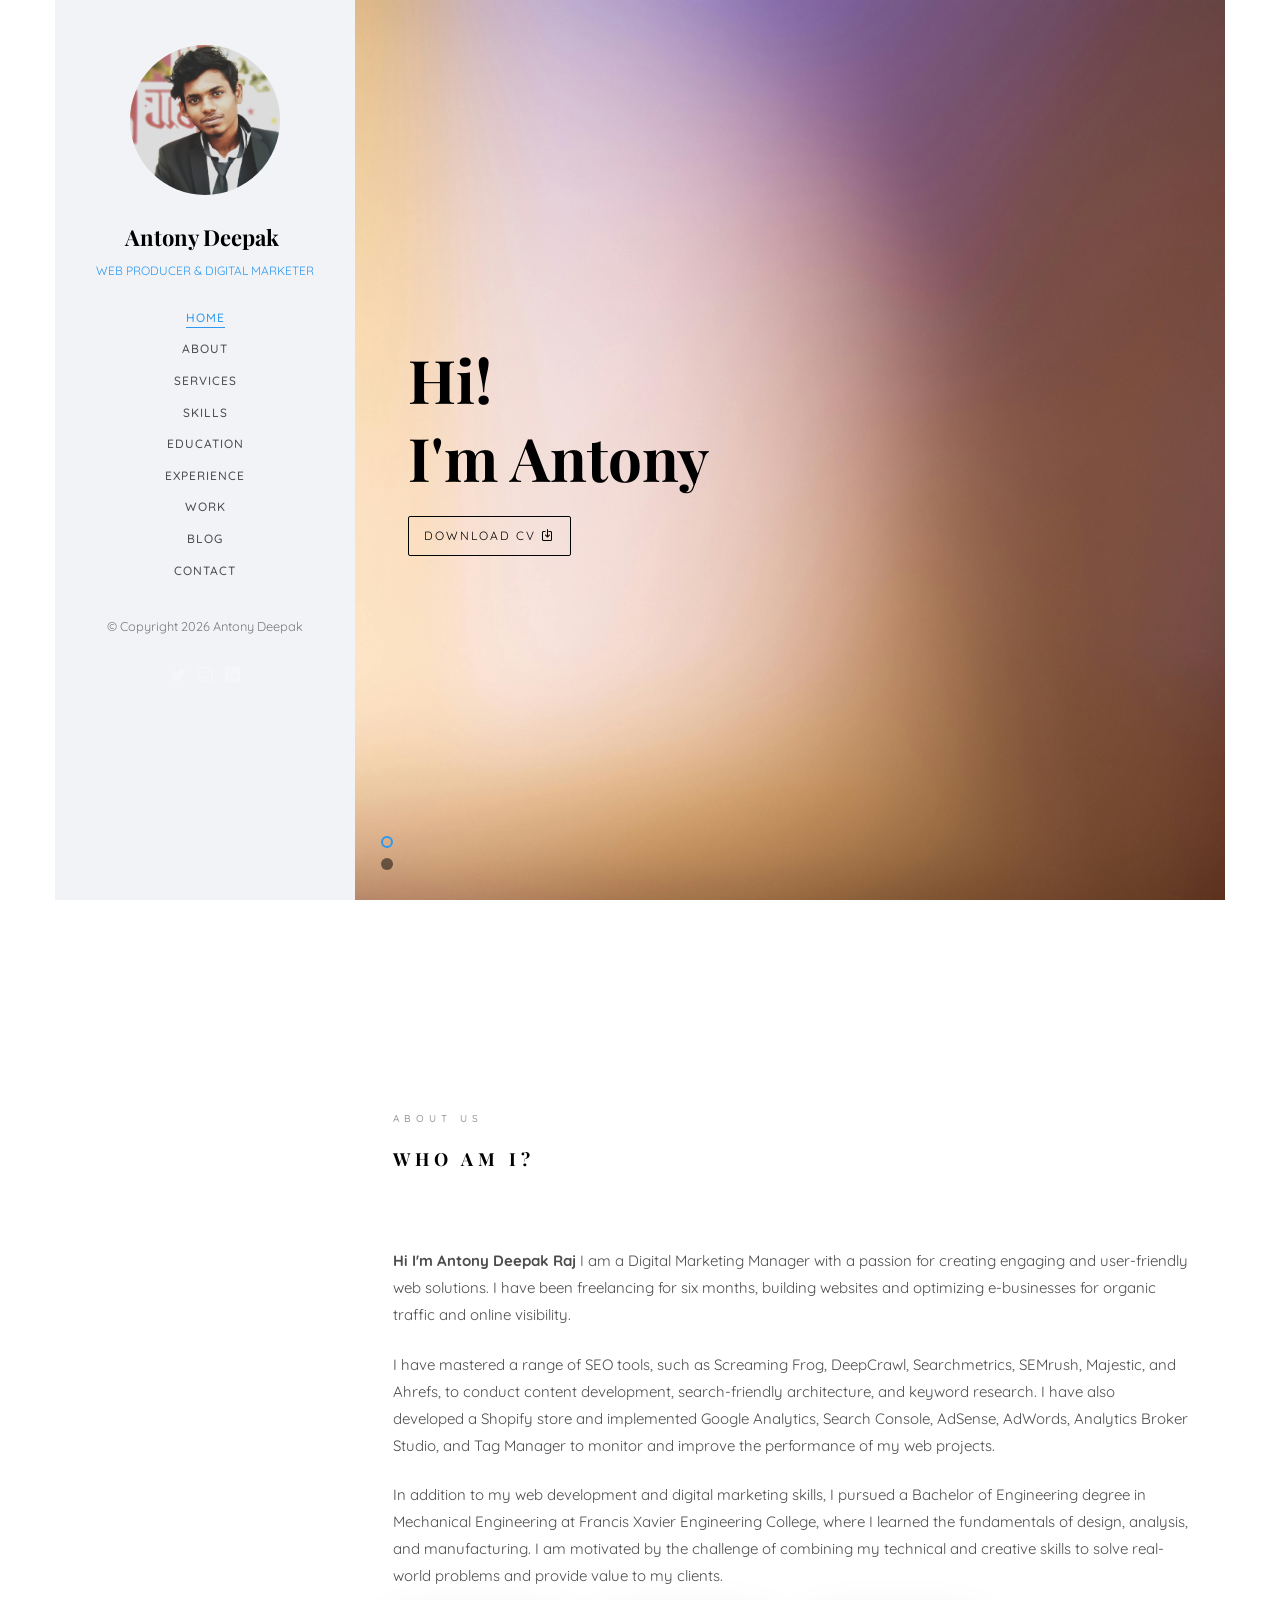
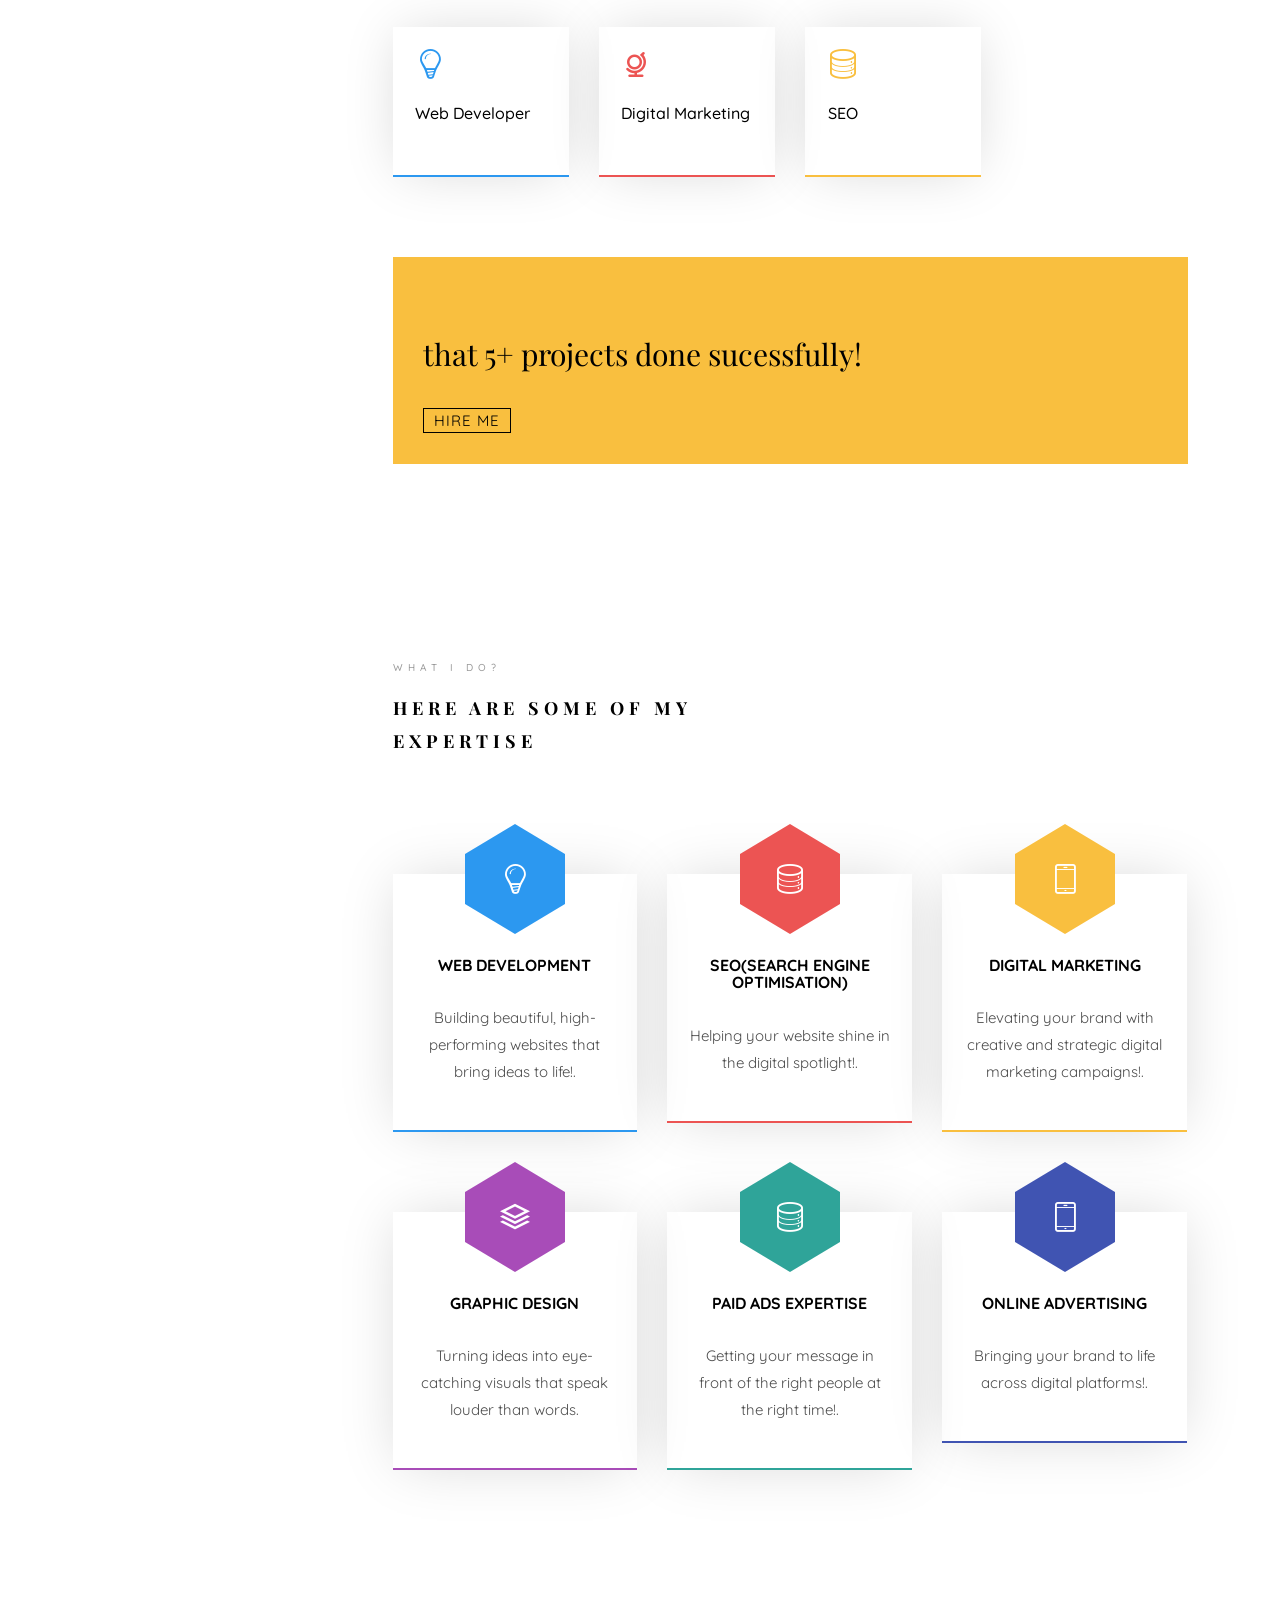
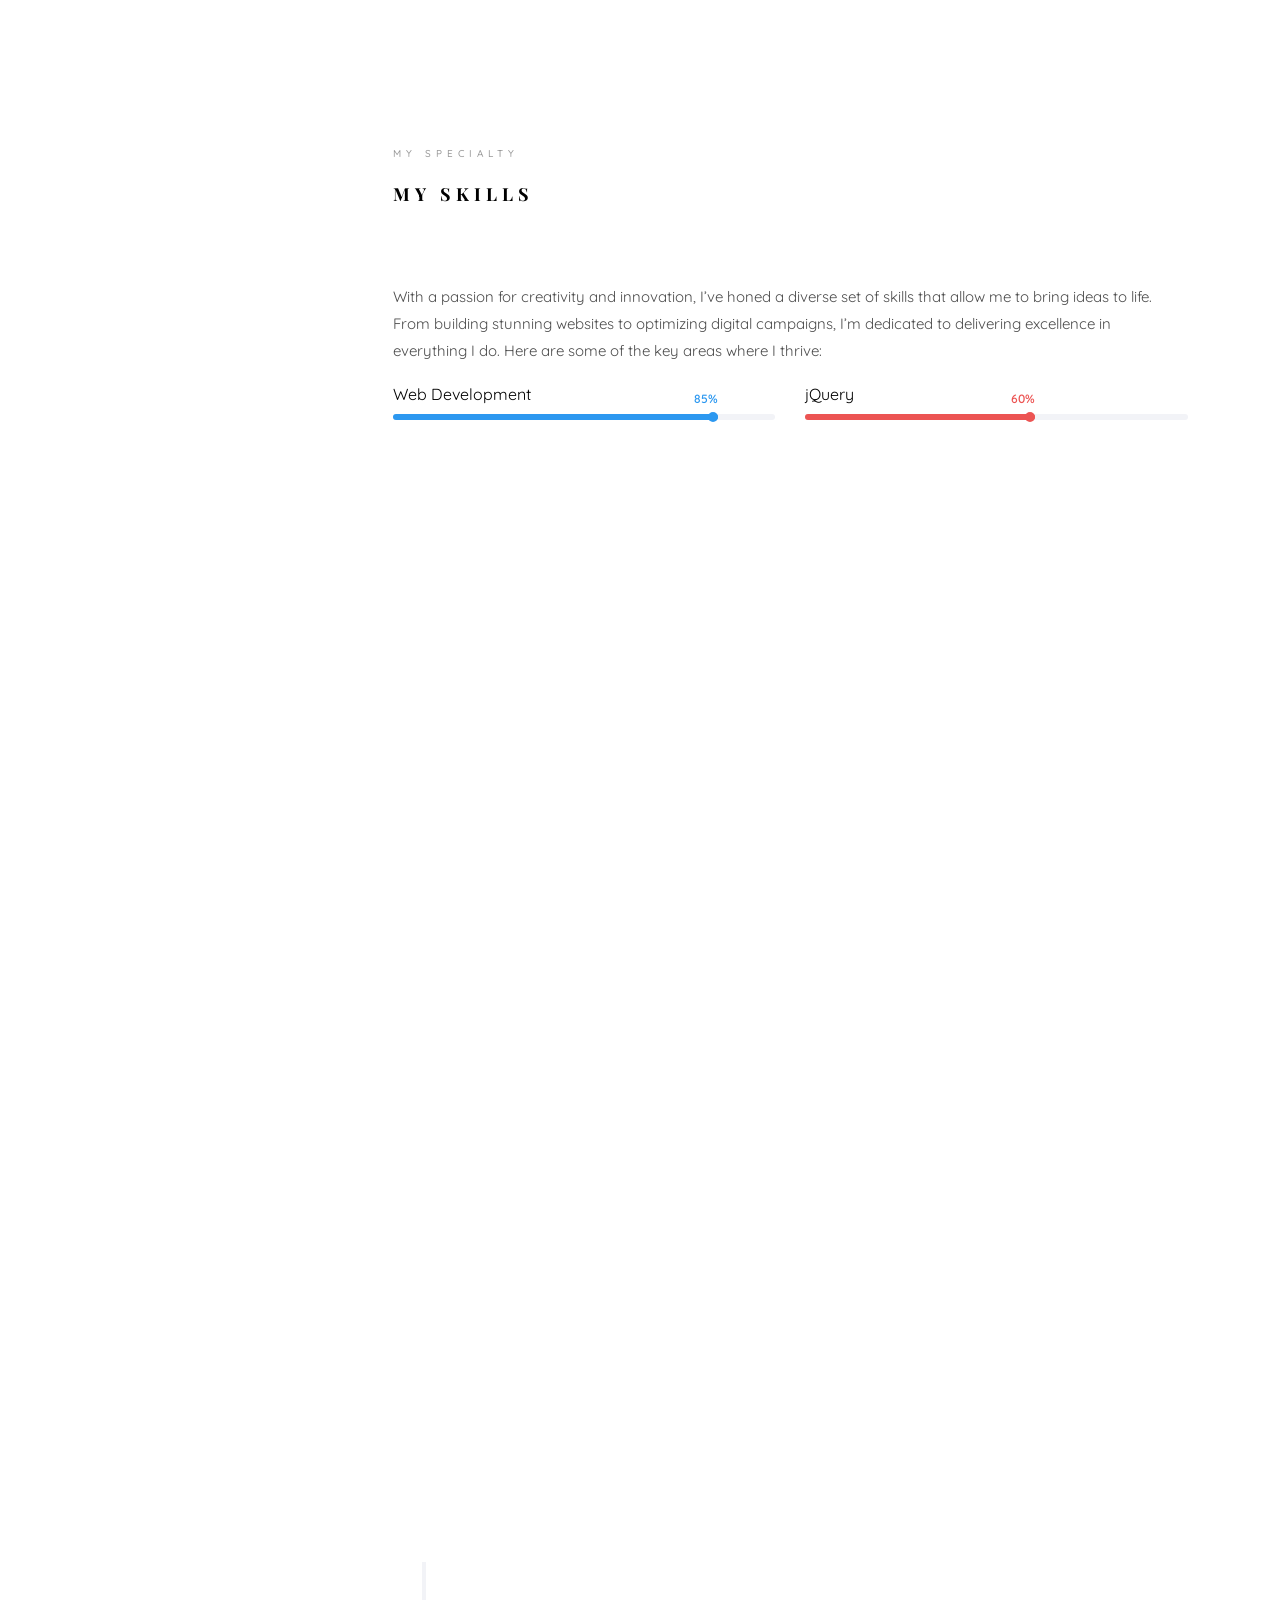
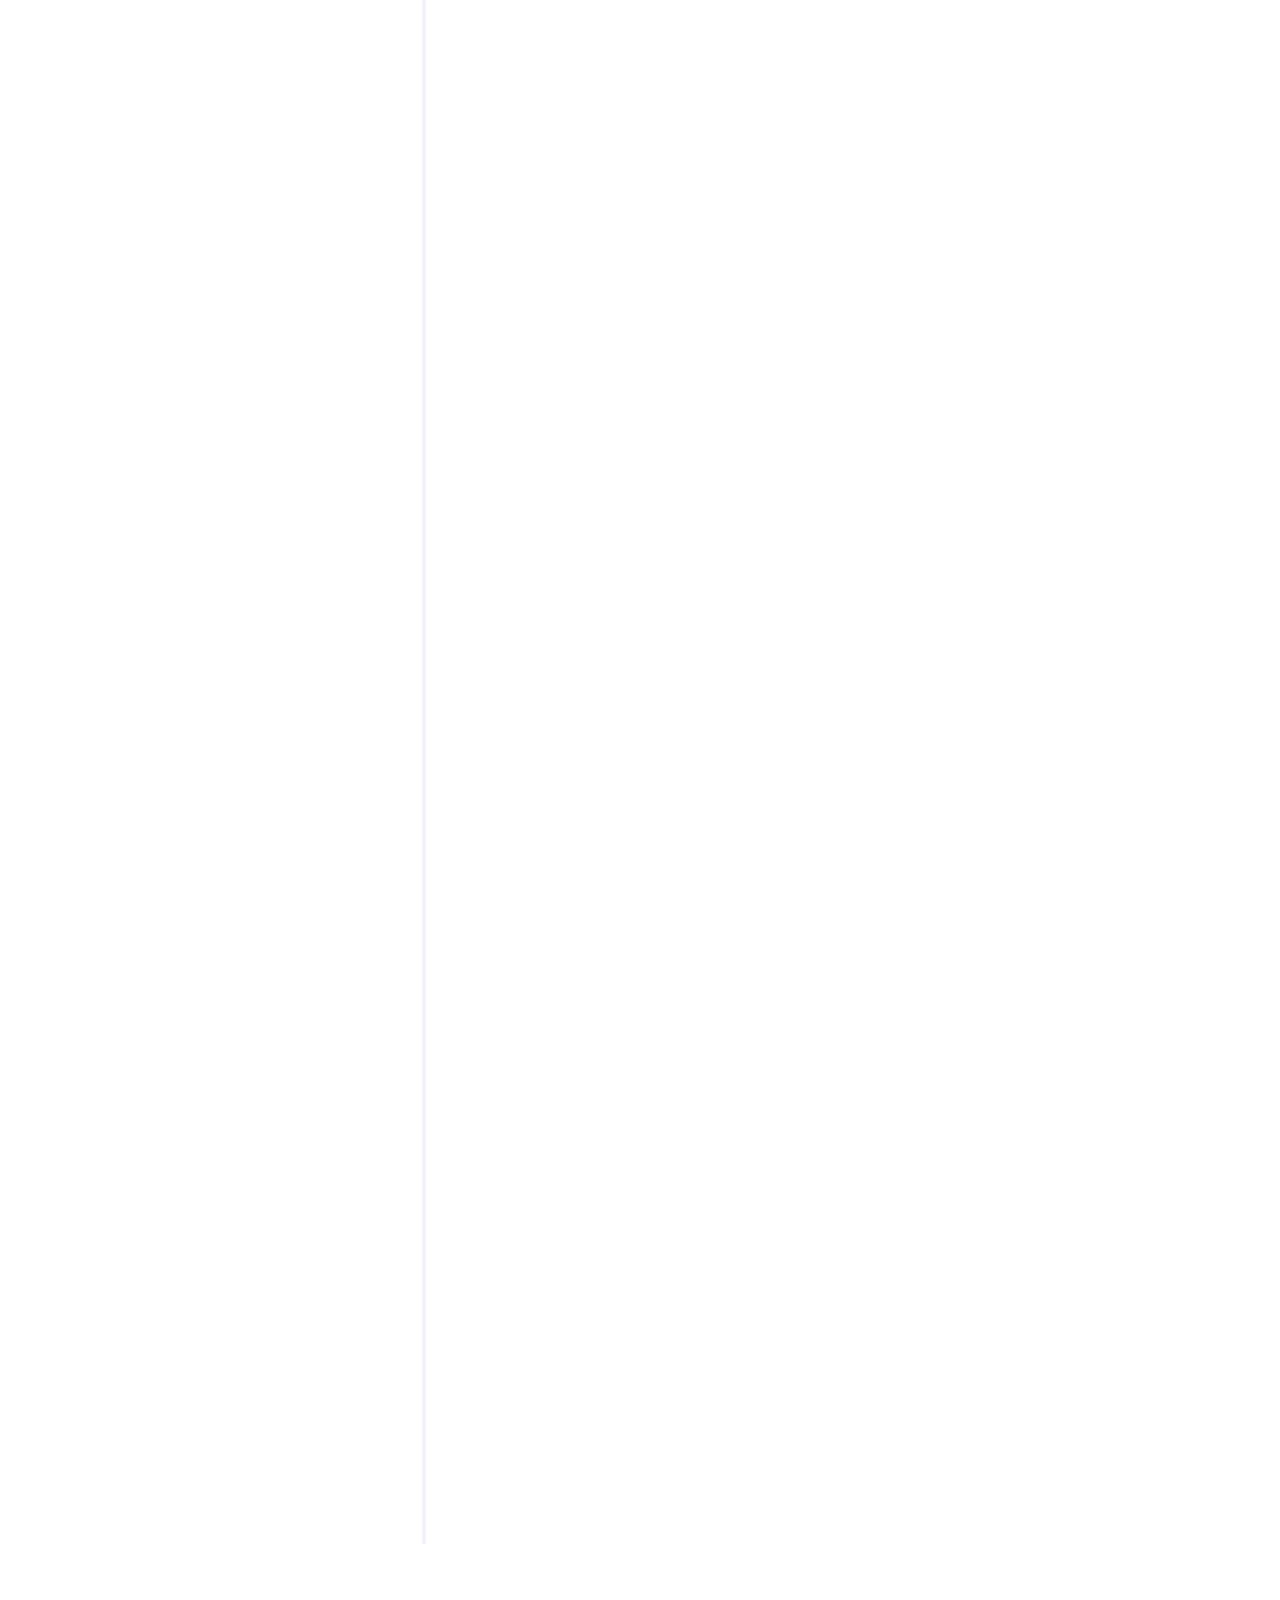
==== index.html @ 260e6d25 "Initial commit - Portfolio upload" ====
<!DOCTYPE HTML>
<html>

<head>
	<meta charset="utf-8">
	<meta http-equiv="X-UA-Compatible" content="IE=edge">
	<title>Antony Deepak</title>
	<meta name="viewport" content="width=device-width, initial-scale=1">
	<meta name="description" content="" />
	<meta name="keywords" content="" />
	<meta name="author" content="" />

	<!-- Facebook and Twitter integration -->
	<meta property="og:title" content="" />
	<meta property="og:image" content="" />
	<meta property="og:url" content="" />
	<meta property="og:site_name" content="" />
	<meta property="og:description" content="" />
	<meta name="twitter:title" content="" />
	<meta name="twitter:image" content="" />
	<meta name="twitter:url" content="" />
	<meta name="twitter:card" content="" />

	<!-- Place favicon.ico and apple-touch-icon.png in the root directory -->
	<link rel="shortcut icon" href="favicon.ico">

	<link href="https://fonts.googleapis.com/css?family=Quicksand:300,400,500,700" rel="stylesheet">
	<link href="https://fonts.googleapis.com/css?family=Playfair+Display:400,400i,700" rel="stylesheet">

	<!-- Animate.css -->
	<link rel="stylesheet" href="css/animate.css">
	<!-- Icomoon Icon Fonts-->
	<link rel="stylesheet" href="css/icomoon.css">
	<!-- Bootstrap  -->
	<link rel="stylesheet" href="css/bootstrap.css">
	<!-- Flexslider  -->
	<link rel="stylesheet" href="css/flexslider.css">
	<!-- Flaticons  -->
	<link rel="stylesheet" href="fonts/flaticon/font/flaticon.css">
	<!-- Owl Carousel -->
	<link rel="stylesheet" href="css/owl.carousel.min.css">
	<link rel="stylesheet" href="css/owl.theme.default.min.css">
	<!-- Theme style  -->
	<link rel="stylesheet" href="css/style.css">

	<!-- Modernizr JS -->
	<script src="js/modernizr-2.6.2.min.js"></script>
	<!-- FOR IE9 below -->
	<!--[if lt IE 9]>
	<script src="js/respond.min.js"></script>
	<![endif]-->

</head>

<body>
	<div id="colorlib-page">
		<div class="container-wrap">
			<a href="#" class="js-colorlib-nav-toggle colorlib-nav-toggle" data-toggle="collapse" data-target="#navbar"
				aria-expanded="false" aria-controls="navbar"><i></i></a>
			<aside id="colorlib-aside" role="complementary" class="border js-fullheight">
				<div class="text-center">
					<div class="author-img" style="background-image: url(images/about.jpg);"></div>
					<h1 id="colorlib-logo"><a href="index.html">Antony Deepak</a></h1>
					<span class="position"><a href="#">Web Producer & Digital Marketer</a></span>
				</div>
				<nav id="colorlib-main-menu" role="navigation" class="navbar">
					<div id="navbar" class="collapse">
						<ul>
							<li class="active"><a href="#" data-nav-section="home">Home</a></li>
							<li><a href="#" data-nav-section="about">About</a></li>
							<li><a href="#" data-nav-section="services">Services</a></li>
							<li><a href="#" data-nav-section="skills">Skills</a></li>
							<li><a href="#" data-nav-section="education">Education</a></li>
							<li><a href="#" data-nav-section="experience">Experience</a></li>
							<li><a href="#" data-nav-section="work">Work</a></li>
							<li><a href="#" data-nav-section="blog">Blog</a></li>
							<li><a href="#" data-nav-section="contact">Contact</a></li>
						</ul>
					</div>
				</nav>

				<div class="colorlib-footer">
					<p><small>&copy;
							<!-- Link back to Colorlib can't be removed. Template is licensed under CC BY 3.0. -->
							Copyright
							<script>document.write(new Date().getFullYear());</script> <i class=""
								aria-hidden="true"></i> Antony Deepak <a href="" target="_blank"></a>
							<!-- Link back to Colorlib can't be removed. Template is licensed under CC BY 3.0. -->
							</span>
						</small></p>
					<ul>
						<li><a href="#"><i class="icon-twitter2"></i></a></li>
						<li><a href="#"><i class="icon-instagram"></i></a></li>
						<li><a href="#"><i class="icon-linkedin2"></i></a></li>
					</ul>
				</div>

			</aside>

			<div id="colorlib-main">
				<section id="colorlib-hero" class="js-fullheight" data-section="home">
					<div class="flexslider js-fullheight">
						<ul class="slides">
							<li style="background-image: url(images/img_bg_1.jpg);">
								<div class="overlay"></div>
								<div class="container-fluid">
									<div class="row">
										<div
											class="col-md-6 col-md-offset-3 col-md-pull-3 col-sm-12 col-xs-12 js-fullheight slider-text">
											<div class="slider-text-inner js-fullheight">
												<div class="desc">
													<h1>Hi! <br>I'm Antony</h1>
													<p>
														<a href="C:\Users\Acer\Downloads\Webdevelopment_cv.pdf" download
															class="btn btn-primary btn-learn">
															Download CV <i class="icon-download4"></i>
														</a>
													</p>
												</div>
											</div>

										</div>
									</div>
								</div>
							</li>
							<li style="background-image: url(images/img_bg_2.jpg);">
								<div class="overlay"></div>
								<div class="container-fluid">
									<div class="row">
										<div
											class="col-md-6 col-md-offset-3 col-md-pull-3 col-sm-12 col-xs-12 js-fullheight slider-text">
											<div class="slider-text-inner">
												<div class="desc">
													<h1 style="color: rgb(204, 252, 252);">I am <br>a Web Designer</h1>
												</div>
											</div>
										</div>
									</div>
								</div>
							</li>
						</ul>
					</div>
				</section>

				<section class="colorlib-about" data-section="about">
					<div class="colorlib-narrow-content">
						<div class="row">
							<div class="col-md-12">
								<div class="row row-bottom-padded-sm animate-box" data-animate-effect="fadeInLeft">
									<div class="col-md-12">
										<div class="about-desc">
											<span class="heading-meta">About Us</span>
											<h2 class="colorlib-heading">Who Am I?</h2>
											<p><strong>Hi I'm Antony Deepak Raj</strong> I am a Digital Marketing
												Manager with a passion
												for creating engaging and user-friendly web solutions. I have been
												freelancing for six months,
												building websites and optimizing e-businesses for organic traffic and
												online visibility. </p>
											<p>I have mastered a range of SEO tools, such as Screaming Frog, DeepCrawl,
												Searchmetrics,
												SEMrush, Majestic, and Ahrefs, to conduct content
												development, search-friendly architecture, and keyword research.
												I have also developed a Shopify store and implemented Google Analytics,
												Search Console, AdSense, AdWords, Analytics Broker Studio, and Tag
												Manager to monitor
												and improve the performance of my web projects.
											</p>
											<p>
												In addition to my web development and digital marketing skills, I
												pursued a Bachelor of Engineering degree in Mechanical Engineering at
												Francis Xavier Engineering College, where I learned the fundamentals
												of design, analysis, and manufacturing. I am motivated by the challenge
												of combining my technical and creative skills to solve real-world
												problems and provide value to my clients.
											</p>
										</div>
									</div>
								</div>
								<div class="row">
									<div class="col-md-3 animate-box" data-animate-effect="fadeInLeft">
										<div class="services color-1">
											<span class="icon2"><i class="icon-bulb"></i></span>
											<h3>Web Developer</h3>
										</div>
									</div>
									<div class="col-md-3 animate-box" data-animate-effect="fadeInRight">
										<div class="services color-2">
											<span class="icon2"><i class="icon-globe-outline"></i></span>
											<h3>Digital Marketing</h3>
										</div>
									</div>
									<div class="col-md-3 animate-box" data-animate-effect="fadeInTop">
										<div class="services color-3">
											<span class="icon2"><i class="icon-data"></i></span>
											<h3>SEO</h3>
										</div>
									</div>
									<div class="col-md-3 animate-box" data-animate-effect="fadeInBottom">

									</div>
								</div>
								<div class="row">
									<div class="col-md-12 animate-box" data-animate-effect="fadeInLeft">
										<div class="hire">
											<h2> <br>that 5+ projects done sucessfully!</h2>
											<a href="www.linkedin.com/in/antony-deepak-raj" class="btn-hire">Hire me</a>
										</div>
									</div>
								</div>
							</div>
						</div>
					</div>
				</section>



				<section class="colorlib-services" data-section="services">
					<div class="colorlib-narrow-content">
						<div class="row">
							<div class="col-md-6 col-md-offset-3 col-md-pull-3 animate-box"
								data-animate-effect="fadeInLeft">
								<span class="heading-meta">What I do?</span>
								<h2 class="colorlib-heading">Here are some of my expertise</h2>
							</div>
						</div>
						<div class="row row-pt-md">
							<div class="col-md-4 text-center animate-box">
								<div class="services color-1">
									<span class="icon">
										<i class="icon-bulb"></i>
									</span>
									<div class="desc">
										<h3>Web Development</h3>
										<p>Building beautiful, high-performing websites that bring ideas to life!.</p>
									</div>
								</div>
							</div>
							<div class="col-md-4 text-center animate-box">
								<div class="services color-2">
									<span class="icon">
										<i class="icon-data"></i>
									</span>
									<div class="desc">
										<h3>SEO(Search Engine optimisation)</h3>
										<p> Helping your website shine in the digital spotlight!. </p>
									</div>
								</div>
							</div>
							<div class="col-md-4 text-center animate-box">
								<div class="services color-3">
									<span class="icon">
										<i class="icon-phone3"></i>
									</span>
									<div class="desc">
										<h3>Digital Marketing</h3>
										<p> Elevating your brand with creative and strategic digital marketing
											campaigns!.</p>
									</div>
								</div>
							</div>
							<div class="col-md-4 text-center animate-box">
								<div class="services color-4">
									<span class="icon">
										<i class="icon-layers2"></i>
									</span>
									<div class="desc">
										<h3>Graphic Design</h3>
										<p>Turning ideas into eye-catching visuals that speak louder than words. </p>
									</div>
								</div>
							</div>
							<div class="col-md-4 text-center animate-box">
								<div class="services color-5">
									<span class="icon">
										<i class="icon-data"></i>
									</span>
									<div class="desc">
										<h3>Paid Ads Expertise</h3>
										<p>Getting your message in front of the right people at the right time!.</p>
									</div>
								</div>
							</div>
							<div class="col-md-4 text-center animate-box">
								<div class="services color-6">
									<span class="icon">
										<i class="icon-phone3"></i>
									</span>
									<div class="desc">
										<h3>Online Advertising</h3>
										<p>Bringing your brand to life across digital platforms!.</p>
									</div>
								</div>
							</div>
						</div>
					</div>
				</section>



				<section class="colorlib-skills" data-section="skills">
					<div class="colorlib-narrow-content">
						<div class="row">
							<div class="col-md-6 col-md-offset-3 col-md-pull-3 animate-box"
								data-animate-effect="fadeInLeft">
								<span class="heading-meta">My Specialty</span>
								<h2 class="colorlib-heading animate-box">My Skills</h2>
							</div>
						</div>
						<div class="row">
							<div class="col-md-12 animate-box" data-animate-effect="fadeInLeft">
								<p>With a passion for creativity and innovation, I’ve honed a diverse set of skills that
									allow me to bring ideas to life. From building stunning websites to optimizing
									digital campaigns, I’m dedicated to delivering excellence in everything I do. Here
									are some of the key areas where I thrive:</p>
							</div>
							<div class="col-md-6 animate-box" data-animate-effect="fadeInLeft">
								<div class="progress-wrap">
									<h3>Web Development</h3>
									<div class="progress">
										<div class="progress-bar color-1" role="progressbar" aria-valuenow="85"
											aria-valuemin="0" aria-valuemax="100" style="width:85%">
											<span>85%</span>
										</div>
									</div>
								</div>
							</div>
							<div class="col-md-6 animate-box" data-animate-effect="fadeInRight">
								<div class="progress-wrap">
									<h3>jQuery</h3>
									<div class="progress">
										<div class="progress-bar color-2" role="progressbar" aria-valuenow="60"
											aria-valuemin="0" aria-valuemax="100" style="width:60%">
											<span>60%</span>
										</div>
									</div>
								</div>
							</div>
							<div class="col-md-6 animate-box" data-animate-effect="fadeInLeft">
								<div class="progress-wrap">
									<h3>HTML5</h3>
									<div class="progress">
										<div class="progress-bar color-3" role="progressbar" aria-valuenow="85"
											aria-valuemin="0" aria-valuemax="100" style="width:85%">
											<span>85%</span>
										</div>
									</div>
								</div>
							</div>
							<div class="col-md-6 animate-box" data-animate-effect="fadeInRight">
								<div class="progress-wrap">
									<h3>CSS3</h3>
									<div class="progress">
										<div class="progress-bar color-4" role="progressbar" aria-valuenow="90"
											aria-valuemin="0" aria-valuemax="100" style="width:90%">
											<span>90%</span>
										</div>
									</div>
								</div>
							</div>
							<div class="col-md-6 animate-box" data-animate-effect="fadeInLeft">
								<div class="progress-wrap">
									<h3>PPC(Pay-per-click)</h3>
									<div class="progress">
										<div class="progress-bar color-5" role="progressbar" aria-valuenow="80"
											aria-valuemin="0" aria-valuemax="100" style="width:80%">
											<span>80%</span>
										</div>
									</div>
								</div>
							</div>
							<div class="col-md-6 animate-box" data-animate-effect="fadeInRight">
								<div class="progress-wrap">
									<h3>SEO</h3>
									<div class="progress">
										<div class="progress-bar color-6" role="progressbar" aria-valuenow="80"
											aria-valuemin="0" aria-valuemax="100" style="width:80%">
											<span>80%</span>
										</div>
									</div>
								</div>
							</div>
							<div class="col-md-6 animate-box" data-animate-effect="fadeInRight">
								<div class="progress-wrap">
									<h3>Digital Marketing</h3>
									<div class="progress">
										<div class="progress-bar color-6" role="progressbar" aria-valuenow="70"
											aria-valuemin="0" aria-valuemax="100" style="width:70%">
											<span>70%</span>
										</div>
									</div>
								</div>
							</div>
						</div>
					</div>
				</section>

				<section class="colorlib-education" data-section="education">
					<div class="colorlib-narrow-content">
						<div class="row">
							<div class="col-md-6 col-md-offset-3 col-md-pull-3 animate-box"
								data-animate-effect="fadeInLeft">
								<span class="heading-meta">Educational Achievements </span>
								<h2 class="colorlib-heading animate-box">Educational Achievements</h2>
							</div>
						</div>
						<div class="row">
							<div class="col-md-12 animate-box" data-animate-effect="fadeInLeft">
								<div class="fancy-collapse-panel">
									<div class="panel-group" id="accordion" role="tablist" aria-multiselectable="true">
										<div class="panel panel-default">
											<div class="panel-heading" role="tab" id="headingOne">
												<h4 class="panel-title">
													<a data-toggle="collapse" data-parent="#accordion"
														href="#collapseOne" aria-expanded="true"
														aria-controls="collapseOne">Bachelor's in Mechanical Engineering
													</a>
												</h4>
											</div>
											<div id="collapseOne" class="panel-collapse collapse in" role="tabpanel"
												aria-labelledby="headingOne">
												<div class="panel-body">
													<div class="row">
														<div class="col-md-6">
															<p><strong>CGPA: 7.68</strong></p>
														</div>

													</div>
												</div>
											</div>
										</div>
										<div class="panel panel-default">
											<div class="panel-heading" role="tab" id="headingFive">
												<h4 class="panel-title">
													<a class="collapsed" data-toggle="collapse" data-parent="#accordion"
														href="#collapseFive" aria-expanded="false"
														aria-controls="collapseFive">High School Secondary Education
													</a>
												</h4>
											</div>
											<div id="collapseFive" class="panel-collapse collapse" role="tabpanel"
												aria-labelledby="headingFive">
												<div class="panel-body">
													<p><strong>CGPA:9.2</strong>
													</p>
												</div>
											</div>
										</div>
									</div>
								</div>
							</div>
						</div>
					</div>
				</section>

				<section class="colorlib-experience" data-section="experience">
					<div class="colorlib-narrow-content">
						<div class="row">
							<div class="col-md-6 col-md-offset-3 col-md-pull-3 animate-box"
								data-animate-effect="fadeInLeft">
								<span class="heading-meta">Experience</span>
								<h2 class="colorlib-heading animate-box">Work Experience</h2>
							</div>
						</div>
						<div class="row">
							<div class="col-md-12">
								<div class="timeline-centered">
									<article class="timeline-entry animate-box" data-animate-effect="fadeInLeft">
										<div class="timeline-entry-inner">

											<div class="timeline-icon color-1">
												<i class="icon-pen2"></i>
											</div>

											<div class="timeline-label">
												<h2><a href="#">Shopify Developer & Digital Marketer at MPM Hobbies</a>
													<span>Freelance</span></h2>
												<ul>
													<li>Designed and developed a Shopify-based e-commerce website,
														improving navigation and conversion rates.</li>
													<li>Implemented SEO best practices, leading to a 40% increase in
														organic traffic in just six months.</li>
													<li>Managed Google Ads campaigns, reducing cost-per-click (CPC) by
														30% while maintaining lead quality.</li>
													<li>Redesigned website layout and improved site speed by 25%,
														boosting user engagement by 20%.</li>
													<li>Created and managed social media content, growing Instagram
														followers by 50% and increasing social engagement by 35%.</li>
													<li>Integrated Google Tag Manager (GTM) and Google Analytics,
														optimizing user behavior tracking and increasing conversion
														rates by 15%.</li>
													<li>Developed targeted email marketing campaigns, resulting in a 20%
														increase in lead generation.</li>
												</ul>
											</div>
										</div>
									</article>


									<article class="timeline-entry animate-box" data-animate-effect="fadeInRight">
										<div class="timeline-entry-inner">
											<div class="timeline-icon color-2">
												<i class="icon-pen2"></i>
											</div>
											<div class="timeline-label">
												<h2><a href="#">Web Developer at Maesthetic & Beauty</a>
													<span>Freelance</span>
												</h2>
												<ul>
													<li>Led SEO and website development for the brand, achieving a 35%
														increase in organic traffic within three months.</li>
													<li>Launched and optimized Google Ads & Meta Ads, improving CTR by
														40% while reducing CPC by 25%.</li>
													<li>Conducted in-depth keyword research and competitor analysis,
														leading to top-ranking positions for high-intent keywords.</li>
													<li>Designed and optimized the website using Shopify & WordPress,
														ensuring a seamless, mobile-friendly experience.</li>
													<li>Developed and executed email marketing campaigns, leading to a
														20% increase in customer retention.</li>
													<li>Created and optimized landing pages, driving a 15% boost in
														sales conversions.</li>
												</ul>
											</div>
										</div>
									</article>

									<article class="timeline-entry animate-box" data-animate-effect="fadeInLeft">
										<div class="timeline-entry-inner">
											<div class="timeline-icon color-3">
												<i class="icon-pen2"></i>
											</div>
											<div class="timeline-label">
												<h2><a href="#">Junior Web Developer – Bright Horizon Services UK
														(Remote)</a> <span>2023-Present</span></h2>
												<ul>
													<li>Spearheaded website development projects, enhancing user
														experience (UX) and interface design, focusing on SEO, UX, and
														performance optimization.</li>
													<li>Assisted in front-end and back-end development using HTML, CSS,
														JavaScript, and PHP, ensuring seamless functionality.</li>
													<li>Optimized WordPress sites through custom theme development and
														plugin integration, improving site performance.</li>
													<li>Conducted SEO audits and implemented on-page SEO strategies,
														increasing organic traffic by 30%.</li>
													<li>Enhanced site speed and responsiveness, reducing bounce rate by
														20% through performance optimization.</li>
													<li>Provided website maintenance, security updates, and
														troubleshooting, ensuring 99.9% uptime.</li>
												</ul>
											</div>
										</div>
									</article>

									<article class="timeline-entry animate-box" data-animate-effect="fadeInLeft">
										<div class="timeline-entry-inner">
											<div class="timeline-icon color-5">
												<i class="icon-pen2"></i>
											</div>
											<div class="timeline-label">
												<h2><a href="#">Web Developer at Harrow Security Vehicles</a>
													<span>Freelance</span></h2>
												<ul>
													<li>Developed a high-performance website for a UAE-based security
														vehicle company, ensuring strong branding & UI/UX.</li>
													<li>Integrated SEO best practices, improving search visibility and
														lead generation.</li>
													<li>Ensured responsive design across all devices, boosting mobile
														engagement rates.</li>
													<li>Provided technical support and updates, maintaining optimal
														performance and security.</li>
												</ul>
											</div>
										</div>
									</article>

									<article class="timeline-entry begin animate-box"
										data-animate-effect="fadeInBottom">
										<div class="timeline-entry-inner">
											<div class="timeline-icon color-none">
											</div>
										</div>
									</article>
								</div>
							</div>
						</div>
					</div>
				</section>

				<section class="colorlib-work" data-section="work">
					<div class="colorlib-narrow-content">
						<div class="row">
							<div class="col-md-6 col-md-offset-3 col-md-pull-3 animate-box"
								data-animate-effect="fadeInLeft">
								<span class="heading-meta">My Work</span>
								<h2 class="colorlib-heading animate-box">Recent Work</h2>
							</div>
						</div>
						<div class="row row-bottom-padded-sm animate-box" data-animate-effect="fadeInLeft">
							<div class="col-md-12">
								<p class="work-menu"><span><a href="#" class="active">Web Development & Digital
											Marketing</a></span> <span><a href="#"></a></span> <span><a
											href="#"></a></span>
									<span><a href="#"></a></span>
								</p>
							</div>
						</div>
						<div class="row">
							<div class="col-md-6 animate-box" data-animate-effect="fadeInLeft">
								<div class="project" style="background-image: url(images/img-1.jpg);">
									<div class="desc">
										<div class="con">
											<h3><a href="https://brighthorizonservices.com/home-1/">Bright Horizon</a>
											</h3>
											<span>Website</span>
											<p class="icon">
												<span><a href="#"><i class="icon-share3"></i></a></span>
												<span><a href="#"><i class="icon-eye"></i> 100</a></span>
												<span><a href="#"><i class="icon-heart"></i> 49</a></span>
											</p>
										</div>
									</div>
								</div>
							</div>
							<div class="col-md-6 animate-box" data-animate-effect="fadeInRight">
								<div class="project" style="background-image: url(images/img-2.jpg);">
									<div class="desc">
										<div class="con">
											<h3><a href="https://maestheticsandbeauty.co.uk/">Maesthitic & Beauty</a>
											</h3>
											<span>Website & Digital Marketing</span>
											<p class="icon">
												<span><a href="#"><i class="icon-share3"></i></a></span>
												<span><a href="#"><i class="icon-eye"></i> 100</a></span>
												<span><a href="#"><i class="icon-heart"></i> 49</a></span>
											</p>
										</div>
									</div>
								</div>
							</div>
							<div class="col-md-6 animate-box" data-animate-effect="fadeInTop">
								<div class="project" style="background-image: url(images/img-3.jpg);">
									<div class="desc">
										<div class="con">
											<h3><a href="http://mpmhobbies.com">MPM Hobbies</a></h3>
											<span>Shopify Website & Digital Marketing</span>
											<p class="icon">
												<span><a href="#"><i class="icon-share3"></i></a></span>
												<span><a href="#"><i class="icon-eye"></i> 100</a></span>
												<span><a href="#"><i class="icon-heart"></i> 49</a></span>
											</p>
										</div>
									</div>
								</div>
							</div>
							<div class="col-md-6 animate-box" data-animate-effect="fadeInBottom">
								<div class="project" style="background-image: url(images/img-4.jpg);">
									<div class="desc">
										<div class="con">
											<h3><a href="http://harrowsecurityvehicles.com">Harrow Security Vehicles</a>
											</h3>
											<span>Website</span>
											<p class="icon">
												<span><a href="#"><i class="icon-share3"></i></a></span>
												<span><a href="#"><i class="icon-eye"></i> 100</a></span>
												<span><a href="#"><i class="icon-heart"></i> 49</a></span>
											</p>
										</div>
									</div>
								</div>
							</div>
						</div>
					</div>
				</section>

				<section class="colorlib-blog" data-section="blog">
					<div class="colorlib-narrow-content">
						<div class="row">
							<div class="col-md-6 col-md-offset-3 col-md-pull-3 animate-box"
								data-animate-effect="fadeInLeft">
								<span class="heading-meta">Read</span>
								<h2 class="colorlib-heading">Recent Blog</h2>
							</div>
						</div>
						<div class="row">
							<div class="col-md-4 col-sm-6 animate-box" data-animate-effect="fadeInLeft">
								<div class="blog-entry">
									<a href="blog.html" class="blog-img"><img src="images/blog-1.jpg"
											class="img-responsive" alt="HTML5 Bootstrap Template by colorlib.com"></a>
									<div class="desc">
										<span><small>August 19, 2024</small> | <small> Digital Marketing </small> |
											<small> <i class="icon-bubble3"></i> 4</small></span>
										<h3><a
												href="https://www.linkedin.com/pulse/ultimate-guide-digital-marketing-unlocking-success-age-antony-deepak-ncqfe/?trackingId=GIP2Ngh0Q8CICQp4yP23VQ%3D%3D">In
												today's fast-paced digital world, businesses must adapt to stay relevant
												and competitive. </p>
									</div>
								</div>
							</div>
							<div class="col-md-4 col-sm-6 animate-box" data-animate-effect="fadeInRight">
								<div class="blog-entry">
									<a href="blog.html" class="blog-img"><img src="images/blog-2.jpg"
											class="img-responsive" alt="HTML5 Bootstrap Template by colorlib.com"></a>
									<div class="desc">
										<span><small>August 19, 2024 </small> | <small> Digital Marketing </small> |
											<small> <i class="icon-bubble3"></i> 4</small></span>
										<h3><a
												href="https://medium.com/@a.deepak.2000/advanced-digital-marketing-strategies-expert-level-insights-for-2024-1904b883e659">Advanced
												Digital Marketing Strategies: Expert-Level Insights for 2024</a></h3>
										<p>Digital marketing is no longer just about having an online presence — it’s
											about optimizing every aspect of your digital strategy to achieve measurable
											results.</p>
									</div>
								</div>
							</div>
							<div class="col-md-4 col-sm-6 animate-box" data-animate-effect="fadeInLeft">
								<div class="blog-entry">
									<a href="blog.html" class="blog-img"><img src="images/blog-3.jpg"
											class="img-responsive" alt="HTML5 Bootstrap Template by colorlib.com"></a>
									<div class="desc">
										<span><small>April 19, 2024 </small> | <small> Digital Marketing </small> |
											<small> <i class="icon-bubble3"></i> 4</small></span>
										<h3><a
												href="https://medium.com/@a.deepak.2000/the-ultimate-guide-to-digital-marketing-unlocking-success-in-the-digital-age-4884263522da">The
												Ultimate Guide to Digital Marketing: Unlocking Success in the Digital
												Age</a></h3>
										<p>In today’s fast-paced digital world, businesses must adapt to stay relevant
											and competitive.</p>
									</div>
								</div>
							</div>
						</div>
						<div class="row">
							<div class="col-md-12 animate-box">
								<p><a href="#" class="btn btn-primary btn-lg btn-load-more">Contact Me! <i
											class="icon-reload"></i></a></p>
							</div>
						</div>
					</div>
				</section>

				<section class="colorlib-contact" data-section="contact">
					<div class="colorlib-narrow-content">
						<div class="row">
							<div class="col-md-6 col-md-offset-3 col-md-pull-3 animate-box"
								data-animate-effect="fadeInLeft">
								<span class="heading-meta">Get in Touch</span>
								<h2 class="colorlib-heading">Contact</h2>
							</div>
						</div>
						<div class="row">
							<div class="col-md-5">
								<div class="colorlib-feature colorlib-feature-sm animate-box"
									data-animate-effect="fadeInLeft">
									<div class="colorlib-icon">
										<i class="icon-globe-outline"></i>
									</div>
									<div class="colorlib-text">
										<p><a href="#">a.deepak.2000@gmail.com</a></p>
									</div>
								</div>


								<div class="colorlib-feature colorlib-feature-sm animate-box"
									data-animate-effect="fadeInLeft">
									<div class="colorlib-icon">
										<i class="icon-phone"></i>
									</div>
									<div class="colorlib-text">
										<p><a href="+919677539243">+91 9677539243</a></p>
									</div>
								</div>
							</div>
							<div class="col-md-7 col-md-push-1">
								<div class="row">
									<div class="col-md-10 col-md-offset-1 col-md-pull-1 animate-box"
										data-animate-effect="fadeInRight">
										<form action="">
											<div class="form-group">
												<input type="text" class="form-control" placeholder="Name">
											</div>
											<div class="form-group">
												<input type="text" class="form-control" placeholder="Email">
											</div>
											<div class="form-group">
												<input type="text" class="form-control" placeholder="Subject">
											</div>
											<div class="form-group">
												<textarea name="" id="message" cols="30" rows="7" class="form-control"
													placeholder="Message"></textarea>
											</div>
											<div class="form-group">
												<input type="submit" class="btn btn-primary btn-send-message"
													value="Send Message">
											</div>
										</form>
									</div>

								</div>
							</div>
						</div>
					</div>
				</section>

			</div><!-- end:colorlib-main -->
		</div><!-- end:container-wrap -->
	</div><!-- end:colorlib-page -->

	<!-- jQuery -->
	<script src="js/jquery.min.js"></script>
	<!-- jQuery Easing -->
	<script src="js/jquery.easing.1.3.js"></script>
	<!-- Bootstrap -->
	<script src="js/bootstrap.min.js"></script>
	<!-- Waypoints -->
	<script src="js/jquery.waypoints.min.js"></script>
	<!-- Flexslider -->
	<script src="js/jquery.flexslider-min.js"></script>
	<!-- Owl carousel -->
	<script src="js/owl.carousel.min.js"></script>
	<!-- Counters -->
	<script src="js/jquery.countTo.js"></script>


	<!-- MAIN JS -->
	<script src="js/main.js"></script>

</body>

</html>
---- css/icomoon.css ----
@font-face {
  font-family: 'icomoon';
  src:  url('fonts/icomoon.eot?6py85u');
  src:  url('fonts/icomoon.eot?6py85u#iefix') format('embedded-opentype'),
    url('fonts/icomoon.ttf?6py85u') format('truetype'),
    url('fonts/icomoon.woff?6py85u') format('woff'),
    url('fonts/icomoon.svg?6py85u#icomoon') format('svg');
  font-weight: normal;
  font-style: normal;
}

[class^="icon-"], [class*=" icon-"] {
  /* use !important to prevent issues with browser extensions that change fonts */
  font-family: 'icomoon' !important;
  speak: none;
  font-style: normal;
  font-weight: normal;
  font-variant: normal;
  text-transform: none;
  line-height: 1;

  /* Better Font Rendering =========== */
  -webkit-font-smoothing: antialiased;
  -moz-osx-font-smoothing: grayscale;
}

.icon-times:before {
  content: "\e930";
}
.icon-tick:before {
  content: "\e931";
}
.icon-plus:before {
  content: "\e932";
}
.icon-minus:before {
  content: "\e933";
}
.icon-equals:before {
  content: "\e934";
}
.icon-divide:before {
  content: "\e935";
}
.icon-chevron-right:before {
  content: "\e936";
}
.icon-chevron-left:before {
  content: "\e937";
}
.icon-arrow-right-thick:before {
  content: "\e938";
}
.icon-arrow-left-thick:before {
  content: "\e939";
}
.icon-th-small:before {
  content: "\e93a";
}
.icon-th-menu:before {
  content: "\e93b";
}
.icon-th-list:before {
  content: "\e93c";
}
.icon-th-large:before {
  content: "\e93d";
}
.icon-home:before {
  content: "\e93e";
}
.icon-arrow-forward:before {
  content: "\e93f";
}
.icon-arrow-back:before {
  content: "\e940";
}
.icon-rss:before {
  content: "\e941";
}
.icon-location:before {
  content: "\e942";
}
.icon-link:before {
  content: "\e943";
}
.icon-image:before {
  content: "\e944";
}
.icon-arrow-up-thick:before {
  content: "\e945";
}
.icon-arrow-down-thick:before {
  content: "\e946";
}
.icon-starburst:before {
  content: "\e947";
}
.icon-starburst-outline:before {
  content: "\e948";
}
.icon-star3:before {
  content: "\e949";
}
.icon-flow-children:before {
  content: "\e94a";
}
.icon-export:before {
  content: "\e94b";
}
.icon-delete2:before {
  content: "\e94c";
}
.icon-delete-outline:before {
  content: "\e94d";
}
.icon-cloud-storage:before {
  content: "\e94e";
}
.icon-wi-fi:before {
  content: "\e94f";
}
.icon-heart:before {
  content: "\e950";
}
.icon-flash:before {
  content: "\e951";
}
.icon-cancel:before {
  content: "\e952";
}
.icon-backspace:before {
  content: "\e953";
}
.icon-attachment:before {
  content: "\e954";
}
.icon-arrow-move:before {
  content: "\e955";
}
.icon-warning:before {
  content: "\e956";
}
.icon-user:before {
  content: "\e957";
}
.icon-radar:before {
  content: "\e958";
}
.icon-lock-open:before {
  content: "\e959";
}
.icon-lock-closed:before {
  content: "\e95a";
}
.icon-location-arrow:before {
  content: "\e95b";
}
.icon-info:before {
  content: "\e95c";
}
.icon-user-delete:before {
  content: "\e95d";
}
.icon-user-add:before {
  content: "\e95e";
}
.icon-media-pause:before {
  content: "\e95f";
}
.icon-group:before {
  content: "\e960";
}
.icon-chart-pie:before {
  content: "\e961";
}
.icon-chart-line:before {
  content: "\e962";
}
.icon-chart-bar:before {
  content: "\e963";
}
.icon-chart-area:before {
  content: "\e964";
}
.icon-video:before {
  content: "\e965";
}
.icon-point-of-interest:before {
  content: "\e966";
}
.icon-infinity:before {
  content: "\e967";
}
.icon-globe:before {
  content: "\e968";
}
.icon-eye:before {
  content: "\e969";
}
.icon-cog:before {
  content: "\e96a";
}
.icon-camera:before {
  content: "\e96b";
}
.icon-upload:before {
  content: "\e96c";
}
.icon-scissors:before {
  content: "\e96d";
}
.icon-refresh:before {
  content: "\e96e";
}
.icon-pin:before {
  content: "\e96f";
}
.icon-key:before {
  content: "\e970";
}
.icon-info-large:before {
  content: "\e971";
}
.icon-eject:before {
  content: "\e972";
}
.icon-download:before {
  content: "\e973";
}
.icon-zoom:before {
  content: "\e974";
}
.icon-zoom-out:before {
  content: "\e975";
}
.icon-zoom-in:before {
  content: "\e976";
}
.icon-sort-numerically:before {
  content: "\e977";
}
.icon-sort-alphabetically:before {
  content: "\e978";
}
.icon-input-checked:before {
  content: "\e979";
}
.icon-calender:before {
  content: "\e97a";
}
.icon-world2:before {
  content: "\e97b";
}
.icon-notes:before {
  content: "\e97c";
}
.icon-code:before {
  content: "\e97d";
}
.icon-arrow-sync:before {
  content: "\e97e";
}
.icon-arrow-shuffle:before {
  content: "\e97f";
}
.icon-arrow-repeat:before {
  content: "\e980";
}
.icon-arrow-minimise:before {
  content: "\e981";
}
.icon-arrow-maximise:before {
  content: "\e982";
}
.icon-arrow-loop:before {
  content: "\e983";
}
.icon-anchor:before {
  content: "\e984";
}
.icon-spanner:before {
  content: "\e985";
}
.icon-puzzle:before {
  content: "\e986";
}
.icon-power:before {
  content: "\e987";
}
.icon-plane:before {
  content: "\e988";
}
.icon-pi:before {
  content: "\e989";
}
.icon-phone:before {
  content: "\e98a";
}
.icon-microphone2:before {
  content: "\e98b";
}
.icon-media-rewind:before {
  content: "\e98c";
}
.icon-flag:before {
  content: "\e98d";
}
.icon-adjust-brightness:before {
  content: "\e98e";
}
.icon-waves:before {
  content: "\e98f";
}
.icon-social-twitter:before {
  content: "\e990";
}
.icon-social-facebook:before {
  content: "\e991";
}
.icon-social-dribbble:before {
  content: "\e992";
}
.icon-media-stop:before {
  content: "\e993";
}
.icon-media-record:before {
  content: "\e994";
}
.icon-media-play:before {
  content: "\e995";
}
.icon-media-fast-forward:before {
  content: "\e996";
}
.icon-media-eject:before {
  content: "\e997";
}
.icon-social-vimeo:before {
  content: "\e998";
}
.icon-social-tumbler:before {
  content: "\e999";
}
.icon-social-skype:before {
  content: "\e99a";
}
.icon-social-pinterest:before {
  content: "\e99b";
}
.icon-social-linkedin:before {
  content: "\e99c";
}
.icon-social-last-fm:before {
  content: "\e99d";
}
.icon-social-github:before {
  content: "\e99e";
}
.icon-social-flickr:before {
  content: "\e99f";
}
.icon-at:before {
  content: "\e9a0";
}
.icon-times-outline:before {
  content: "\e9a1";
}
.icon-plus-outline:before {
  content: "\e9a2";
}
.icon-minus-outline:before {
  content: "\e9a3";
}
.icon-tick-outline:before {
  content: "\e9a4";
}
.icon-th-large-outline:before {
  content: "\e9a5";
}
.icon-equals-outline:before {
  content: "\e9a6";
}
.icon-divide-outline:before {
  content: "\e9a7";
}
.icon-chevron-right-outline:before {
  content: "\e9a8";
}
.icon-chevron-left-outline:before {
  content: "\e9a9";
}
.icon-arrow-right-outline:before {
  content: "\e9aa";
}
.icon-arrow-left-outline:before {
  content: "\e9ab";
}
.icon-th-small-outline:before {
  content: "\e9ac";
}
.icon-th-menu-outline:before {
  content: "\e9ad";
}
.icon-th-list-outline:before {
  content: "\e9ae";
}
.icon-news2:before {
  content: "\e9b1";
}
.icon-home-outline:before {
  content: "\e9b2";
}
.icon-arrow-up-outline:before {
  content: "\e9b3";
}
.icon-arrow-forward-outline:before {
  content: "\e9b4";
}
.icon-arrow-down-outline:before {
  content: "\e9b5";
}
.icon-arrow-back-outline:before {
  content: "\e9b6";
}
.icon-trash3:before {
  content: "\e9b7";
}
.icon-rss-outline:before {
  content: "\e9b8";
}
.icon-message:before {
  content: "\e9b9";
}
.icon-location-outline:before {
  content: "\e9ba";
}
.icon-link-outline:before {
  content: "\e9bb";
}
.icon-image-outline:before {
  content: "\e9bc";
}
.icon-export-outline:before {
  content: "\e9bd";
}
.icon-cross:before {
  content: "\e9be";
}
.icon-wi-fi-outline:before {
  content: "\e9bf";
}
.icon-star-outline:before {
  content: "\e9c0";
}
.icon-media-pause-outline:before {
  content: "\e9c1";
}
.icon-mail:before {
  content: "\e9c2";
}
.icon-heart-outline:before {
  content: "\e9c3";
}
.icon-flash-outline:before {
  content: "\e9c4";
}
.icon-cancel-outline:before {
  content: "\e9c5";
}
.icon-beaker:before {
  content: "\e9c6";
}
.icon-arrow-move-outline:before {
  content: "\e9c7";
}
.icon-watch2:before {
  content: "\e9c8";
}
.icon-warning-outline:before {
  content: "\e9c9";
}
.icon-time:before {
  content: "\e9ca";
}
.icon-radar-outline:before {
  content: "\e9cb";
}
.icon-lock-open-outline:before {
  content: "\e9cc";
}
.icon-location-arrow-outline:before {
  content: "\e9cd";
}
.icon-info-outline:before {
  content: "\e9ce";
}
.icon-backspace-outline:before {
  content: "\e9cf";
}
.icon-attachment-outline:before {
  content: "\e9d0";
}
.icon-user-outline:before {
  content: "\e9d1";
}
.icon-user-delete-outline:before {
  content: "\e9d2";
}
.icon-user-add-outline:before {
  content: "\e9d3";
}
.icon-lock-closed-outline:before {
  content: "\e9d4";
}
.icon-group-outline:before {
  content: "\e9d5";
}
.icon-chart-pie-outline:before {
  content: "\e9d6";
}
.icon-chart-line-outline:before {
  content: "\e9d7";
}
.icon-chart-bar-outline:before {
  content: "\e9d8";
}
.icon-chart-area-outline:before {
  content: "\e9d9";
}
.icon-video-outline:before {
  content: "\e9da";
}
.icon-point-of-interest-outline:before {
  content: "\e9db";
}
.icon-map:before {
  content: "\e9dc";
}
.icon-key-outline:before {
  content: "\e9dd";
}
.icon-infinity-outline:before {
  content: "\e9de";
}
.icon-globe-outline:before {
  content: "\e9df";
}
.icon-eye-outline:before {
  content: "\e9e0";
}
.icon-cog-outline:before {
  content: "\e9e1";
}
.icon-camera-outline:before {
  content: "\e9e2";
}
.icon-upload-outline:before {
  content: "\e9e3";
}
.icon-support:before {
  content: "\e9e4";
}
.icon-scissors-outline:before {
  content: "\e9e5";
}
.icon-refresh-outline:before {
  content: "\e9e6";
}
.icon-info-large-outline:before {
  content: "\e9e7";
}
.icon-eject-outline:before {
  content: "\e9e8";
}
.icon-download-outline:before {
  content: "\e9e9";
}
.icon-battery-mid:before {
  content: "\e9ea";
}
.icon-battery-low:before {
  content: "\e9eb";
}
.icon-battery-high:before {
  content: "\e9ec";
}
.icon-zoom-outline:before {
  content: "\e9ed";
}
.icon-zoom-out-outline:before {
  content: "\e9ee";
}
.icon-zoom-in-outline:before {
  content: "\e9ef";
}
.icon-tag3:before {
  content: "\e9f0";
}
.icon-tabs-outline:before {
  content: "\e9f1";
}
.icon-pin-outline:before {
  content: "\e9f2";
}
.icon-message-typing:before {
  content: "\e9f3";
}
.icon-directions:before {
  content: "\e9f4";
}
.icon-battery-full:before {
  content: "\e9f5";
}
.icon-battery-charge:before {
  content: "\e9f6";
}
.icon-pipette:before {
  content: "\e9f7";
}
.icon-pencil:before {
  content: "\e9f8";
}
.icon-folder:before {
  content: "\e9f9";
}
.icon-folder-delete:before {
  content: "\e9fa";
}
.icon-folder-add:before {
  content: "\e9fb";
}
.icon-edit:before {
  content: "\e9fc";
}
.icon-document:before {
  content: "\e9fd";
}
.icon-document-delete:before {
  content: "\e9fe";
}
.icon-document-add:before {
  content: "\e9ff";
}
.icon-brush:before {
  content: "\ea00";
}
.icon-thumbs-up:before {
  content: "\ea01";
}
.icon-thumbs-down:before {
  content: "\ea02";
}
.icon-pen:before {
  content: "\ea03";
}
.icon-sort-numerically-outline:before {
  content: "\ea04";
}
.icon-sort-alphabetically-outline:before {
  content: "\ea05";
}
.icon-social-last-fm-circular:before {
  content: "\ea06";
}
.icon-social-github-circular:before {
  content: "\ea07";
}
.icon-compass:before {
  content: "\ea08";
}
.icon-bookmark:before {
  content: "\ea09";
}
.icon-input-checked-outline:before {
  content: "\ea0a";
}
.icon-code-outline:before {
  content: "\ea0b";
}
.icon-calender-outline:before {
  content: "\ea0c";
}
.icon-business-card:before {
  content: "\ea0d";
}
.icon-arrow-up:before {
  content: "\ea0e";
}
.icon-arrow-sync-outline:before {
  content: "\ea0f";
}
.icon-arrow-right:before {
  content: "\ea10";
}
.icon-arrow-repeat-outline:before {
  content: "\ea11";
}
.icon-arrow-loop-outline:before {
  content: "\ea12";
}
.icon-arrow-left:before {
  content: "\ea13";
}
.icon-flow-switch:before {
  content: "\ea14";
}
.icon-flow-parallel:before {
  content: "\ea15";
}
.icon-flow-merge:before {
  content: "\ea16";
}
.icon-document-text:before {
  content: "\ea17";
}
.icon-clipboard:before {
  content: "\ea18";
}
.icon-calculator:before {
  content: "\ea19";
}
.icon-arrow-minimise-outline:before {
  content: "\ea1a";
}
.icon-arrow-maximise-outline:before {
  content: "\ea1b";
}
.icon-arrow-down:before {
  content: "\ea1c";
}
.icon-gift:before {
  content: "\ea1d";
}
.icon-film:before {
  content: "\ea1e";
}
.icon-database:before {
  content: "\ea1f";
}
.icon-bell:before {
  content: "\ea20";
}
.icon-anchor-outline:before {
  content: "\ea21";
}
.icon-adjust-contrast:before {
  content: "\ea22";
}
.icon-world-outline:before {
  content: "\ea23";
}
.icon-shopping-bag:before {
  content: "\ea24";
}
.icon-power-outline:before {
  content: "\ea25";
}
.icon-notes-outline:before {
  content: "\ea26";
}
.icon-device-tablet:before {
  content: "\ea27";
}
.icon-device-phone:before {
  content: "\ea28";
}
.icon-device-laptop:before {
  content: "\ea29";
}
.icon-device-desktop:before {
  content: "\ea2a";
}
.icon-briefcase:before {
  content: "\ea2b";
}
.icon-stopwatch:before {
  content: "\ea2c";
}
.icon-spanner-outline:before {
  content: "\ea2d";
}
.icon-puzzle-outline:before {
  content: "\ea2e";
}
.icon-printer:before {
  content: "\ea2f";
}
.icon-pi-outline:before {
  content: "\ea30";
}
.icon-lightbulb:before {
  content: "\ea31";
}
.icon-flag-outline:before {
  content: "\ea32";
}
.icon-contacts:before {
  content: "\ea33";
}
.icon-archive2:before {
  content: "\ea34";
}
.icon-weather-stormy:before {
  content: "\ea35";
}
.icon-weather-shower:before {
  content: "\ea36";
}
.icon-weather-partly-sunny:before {
  content: "\ea37";
}
.icon-weather-downpour:before {
  content: "\ea38";
}
.icon-weather-cloudy:before {
  content: "\ea39";
}
.icon-plane-outline:before {
  content: "\ea3a";
}
.icon-phone-outline:before {
  content: "\ea3b";
}
.icon-microphone-outline:before {
  content: "\ea3c";
}
.icon-weather-windy:before {
  content: "\ea3d";
}
.icon-weather-windy-cloudy:before {
  content: "\ea3e";
}
.icon-weather-sunny:before {
  content: "\ea3f";
}
.icon-weather-snow:before {
  content: "\ea40";
}
.icon-weather-night:before {
  content: "\ea41";
}
.icon-media-stop-outline:before {
  content: "\ea42";
}
.icon-media-rewind-outline:before {
  content: "\ea43";
}
.icon-media-record-outline:before {
  content: "\ea44";
}
.icon-media-play-outline:before {
  content: "\ea45";
}
.icon-media-fast-forward-outline:before {
  content: "\ea46";
}
.icon-media-eject-outline:before {
  content: "\ea47";
}
.icon-wine:before {
  content: "\ea48";
}
.icon-waves-outline:before {
  content: "\ea49";
}
.icon-ticket:before {
  content: "\ea4a";
}
.icon-tags:before {
  content: "\ea4b";
}
.icon-plug:before {
  content: "\ea4c";
}
.icon-headphones:before {
  content: "\ea4d";
}
.icon-credit-card:before {
  content: "\ea4e";
}
.icon-coffee:before {
  content: "\ea4f";
}
.icon-book:before {
  content: "\ea50";
}
.icon-beer:before {
  content: "\ea51";
}
.icon-volume2:before {
  content: "\ea52";
}
.icon-volume-up:before {
  content: "\ea53";
}
.icon-volume-mute:before {
  content: "\ea54";
}
.icon-volume-down:before {
  content: "\ea55";
}
.icon-social-vimeo-circular:before {
  content: "\ea56";
}
.icon-social-twitter-circular:before {
  content: "\ea57";
}
.icon-social-pinterest-circular:before {
  content: "\ea58";
}
.icon-social-linkedin-circular:before {
  content: "\ea59";
}
.icon-social-facebook-circular:before {
  content: "\ea5a";
}
.icon-social-dribbble-circular:before {
  content: "\ea5b";
}
.icon-tree:before {
  content: "\ea5c";
}
.icon-thermometer2:before {
  content: "\ea5d";
}
.icon-social-tumbler-circular:before {
  content: "\ea5e";
}
.icon-social-skype-outline:before {
  content: "\ea5f";
}
.icon-social-flickr-circular:before {
  content: "\ea60";
}
.icon-social-at-circular:before {
  content: "\ea61";
}
.icon-shopping-cart:before {
  content: "\ea62";
}
.icon-messages:before {
  content: "\ea63";
}
.icon-leaf:before {
  content: "\ea64";
}
.icon-feather:before {
  content: "\ea65";
}
.icon-eye2:before {
  content: "\e064";
}
.icon-paper-clip:before {
  content: "\e065";
}
.icon-mail5:before {
  content: "\e066";
}
.icon-toggle:before {
  content: "\e067";
}
.icon-layout:before {
  content: "\e068";
}
.icon-link2:before {
  content: "\e069";
}
.icon-bell2:before {
  content: "\e06a";
}
.icon-lock3:before {
  content: "\e06b";
}
.icon-unlock:before {
  content: "\e06c";
}
.icon-ribbon2:before {
  content: "\e06d";
}
.icon-image2:before {
  content: "\e06e";
}
.icon-signal:before {
  content: "\e06f";
}
.icon-target3:before {
  content: "\e070";
}
.icon-clipboard3:before {
  content: "\e071";
}
.icon-clock3:before {
  content: "\e072";
}
.icon-watch:before {
  content: "\e073";
}
.icon-air-play:before {
  content: "\e074";
}
.icon-camera3:before {
  content: "\e075";
}
.icon-video2:before {
  content: "\e076";
}
.icon-disc:before {
  content: "\e077";
}
.icon-printer3:before {
  content: "\e078";
}
.icon-monitor:before {
  content: "\e079";
}
.icon-server:before {
  content: "\e07a";
}
.icon-cog2:before {
  content: "\e07b";
}
.icon-heart3:before {
  content: "\e07c";
}
.icon-paragraph:before {
  content: "\e07d";
}
.icon-align-justify:before {
  content: "\e07e";
}
.icon-align-left:before {
  content: "\e07f";
}
.icon-align-center:before {
  content: "\e080";
}
.icon-align-right:before {
  content: "\e081";
}
.icon-book2:before {
  content: "\e082";
}
.icon-layers2:before {
  content: "\e083";
}
.icon-stack2:before {
  content: "\e084";
}
.icon-stack-2:before {
  content: "\e085";
}
.icon-paper:before {
  content: "\e086";
}
.icon-paper-stack:before {
  content: "\e087";
}
.icon-search3:before {
  content: "\e088";
}
.icon-zoom-in2:before {
  content: "\e089";
}
.icon-zoom-out2:before {
  content: "\e08a";
}
.icon-reply2:before {
  content: "\e08b";
}
.icon-circle-plus:before {
  content: "\e08c";
}
.icon-circle-minus:before {
  content: "\e08d";
}
.icon-circle-check:before {
  content: "\e08e";
}
.icon-circle-cross:before {
  content: "\e08f";
}
.icon-square-plus:before {
  content: "\e090";
}
.icon-square-minus:before {
  content: "\e091";
}
.icon-square-check:before {
  content: "\e092";
}
.icon-square-cross:before {
  content: "\e093";
}
.icon-microphone:before {
  content: "\e094";
}
.icon-record:before {
  content: "\e095";
}
.icon-skip-back:before {
  content: "\e096";
}
.icon-rewind:before {
  content: "\e097";
}
.icon-play4:before {
  content: "\e098";
}
.icon-pause3:before {
  content: "\e099";
}
.icon-stop3:before {
  content: "\e09a";
}
.icon-fast-forward:before {
  content: "\e09b";
}
.icon-skip-forward:before {
  content: "\e09c";
}
.icon-shuffle2:before {
  content: "\e09d";
}
.icon-repeat:before {
  content: "\e09e";
}
.icon-folder2:before {
  content: "\e09f";
}
.icon-umbrella:before {
  content: "\e0a0";
}
.icon-moon:before {
  content: "\e0a1";
}
.icon-thermometer:before {
  content: "\e0a2";
}
.icon-drop:before {
  content: "\e0a3";
}
.icon-sun2:before {
  content: "\e0a4";
}
.icon-cloud3:before {
  content: "\e0a5";
}
.icon-cloud-upload2:before {
  content: "\e0a6";
}
.icon-cloud-download2:before {
  content: "\e0a7";
}
.icon-upload4:before {
  content: "\e0a8";
}
.icon-download4:before {
  content: "\e0a9";
}
.icon-location3:before {
  content: "\e0aa";
}
.icon-location-2:before {
  content: "\e0ab";
}
.icon-map3:before {
  content: "\e0ac";
}
.icon-battery:before {
  content: "\e0ad";
}
.icon-head:before {
  content: "\e0ae";
}
.icon-briefcase3:before {
  content: "\e0af";
}
.icon-speech-bubble:before {
  content: "\e0b0";
}
.icon-anchor2:before {
  content: "\e0b1";
}
.icon-globe2:before {
  content: "\e0b2";
}
.icon-box:before {
  content: "\e0b3";
}
.icon-reload:before {
  content: "\e0b4";
}
.icon-share3:before {
  content: "\e0b5";
}
.icon-marquee:before {
  content: "\e0b6";
}
.icon-marquee-plus:before {
  content: "\e0b7";
}
.icon-marquee-minus:before {
  content: "\e0b8";
}
.icon-tag:before {
  content: "\e0b9";
}
.icon-power2:before {
  content: "\e0ba";
}
.icon-command2:before {
  content: "\e0bb";
}
.icon-alt:before {
  content: "\e0bc";
}
.icon-esc:before {
  content: "\e0bd";
}
.icon-bar-graph:before {
  content: "\e0be";
}
.icon-bar-graph-2:before {
  content: "\e0bf";
}
.icon-pie-graph:before {
  content: "\e0c0";
}
.icon-star:before {
  content: "\e0c1";
}
.icon-arrow-left3:before {
  content: "\e0c2";
}
.icon-arrow-right3:before {
  content: "\e0c3";
}
.icon-arrow-up3:before {
  content: "\e0c4";
}
.icon-arrow-down3:before {
  content: "\e0c5";
}
.icon-volume:before {
  content: "\e0c6";
}
.icon-mute:before {
  content: "\e0c7";
}
.icon-content-right:before {
  content: "\e100";
}
.icon-content-left:before {
  content: "\e101";
}
.icon-grid2:before {
  content: "\e102";
}
.icon-grid-2:before {
  content: "\e103";
}
.icon-columns:before {
  content: "\e104";
}
.icon-loader:before {
  content: "\e105";
}
.icon-bag:before {
  content: "\e106";
}
.icon-ban:before {
  content: "\e107";
}
.icon-flag3:before {
  content: "\e108";
}
.icon-trash:before {
  content: "\e109";
}
.icon-expand2:before {
  content: "\e110";
}
.icon-contract:before {
  content: "\e111";
}
.icon-maximize:before {
  content: "\e112";
}
.icon-minimize:before {
  content: "\e113";
}
.icon-plus2:before {
  content: "\e114";
}
.icon-minus2:before {
  content: "\e115";
}
.icon-check:before {
  content: "\e116";
}
.icon-cross2:before {
  content: "\e117";
}
.icon-move:before {
  content: "\e118";
}
.icon-delete:before {
  content: "\e119";
}
.icon-menu5:before {
  content: "\e120";
}
.icon-archive:before {
  content: "\e121";
}
.icon-inbox:before {
  content: "\e122";
}
.icon-outbox:before {
  content: "\e123";
}
.icon-file:before {
  content: "\e124";
}
.icon-file-add:before {
  content: "\e125";
}
.icon-file-subtract:before {
  content: "\e126";
}
.icon-help:before {
  content: "\e127";
}
.icon-open:before {
  content: "\e128";
}
.icon-ellipsis:before {
  content: "\e129";
}
.icon-heart4:before {
  content: "\e900";
}
.icon-cloud4:before {
  content: "\e901";
}
.icon-star2:before {
  content: "\e902";
}
.icon-tv2:before {
  content: "\e903";
}
.icon-sound:before {
  content: "\e904";
}
.icon-video3:before {
  content: "\e905";
}
.icon-trash2:before {
  content: "\e906";
}
.icon-user2:before {
  content: "\e907";
}
.icon-key3:before {
  content: "\e908";
}
.icon-search4:before {
  content: "\e909";
}
.icon-settings:before {
  content: "\e90a";
}
.icon-camera4:before {
  content: "\e90b";
}
.icon-tag2:before {
  content: "\e90c";
}
.icon-lock4:before {
  content: "\e90d";
}
.icon-bulb:before {
  content: "\e90e";
}
.icon-pen2:before {
  content: "\e90f";
}
.icon-diamond:before {
  content: "\e910";
}
.icon-display2:before {
  content: "\e911";
}
.icon-location4:before {
  content: "\e912";
}
.icon-eye3:before {
  content: "\e913";
}
.icon-bubble3:before {
  content: "\e914";
}
.icon-stack3:before {
  content: "\e915";
}
.icon-cup:before {
  content: "\e916";
}
.icon-phone3:before {
  content: "\e917";
}
.icon-news:before {
  content: "\e918";
}
.icon-mail6:before {
  content: "\e919";
}
.icon-like:before {
  content: "\e91a";
}
.icon-photo:before {
  content: "\e91b";
}
.icon-note:before {
  content: "\e91c";
}
.icon-clock4:before {
  content: "\e91d";
}
.icon-paperplane:before {
  content: "\e91e";
}
.icon-params:before {
  content: "\e91f";
}
.icon-banknote:before {
  content: "\e920";
}
.icon-data:before {
  content: "\e921";
}
.icon-music2:before {
  content: "\e922";
}
.icon-megaphone2:before {
  content: "\e923";
}
.icon-study:before {
  content: "\e924";
}
.icon-lab2:before {
  content: "\e925";
}
.icon-food:before {
  content: "\e926";
}
.icon-t-shirt:before {
  content: "\e927";
}
.icon-fire2:before {
  content: "\e928";
}
.icon-clip:before {
  content: "\e929";
}
.icon-shop:before {
  content: "\e92a";
}
.icon-calendar3:before {
  content: "\e92b";
}
.icon-wallet2:before {
  content: "\e92c";
}
.icon-vynil:before {
  content: "\e92d";
}
.icon-truck2:before {
  content: "\e92e";
}
.icon-world:before {
  content: "\e92f";
}
.icon-spinner6:before {
  content: "\e9af";
}
.icon-spinner7:before {
  content: "\e9b0";
}
.icon-amazon:before {
  content: "\eab7";
}
.icon-google:before {
  content: "\eab8";
}
.icon-google2:before {
  content: "\eab9";
}
.icon-google3:before {
  content: "\eaba";
}
.icon-google-plus:before {
  content: "\eabb";
}
.icon-google-plus2:before {
  content: "\eabc";
}
.icon-google-plus3:before {
  content: "\eabd";
}
.icon-hangouts:before {
  content: "\eabe";
}
.icon-google-drive:before {
  content: "\eabf";
}
.icon-facebook2:before {
  content: "\eac0";
}
.icon-facebook22:before {
  content: "\eac1";
}
.icon-instagram:before {
  content: "\eac2";
}
.icon-whatsapp:before {
  content: "\eac3";
}
.icon-spotify:before {
  content: "\eac4";
}
.icon-telegram:before {
  content: "\eac5";
}
.icon-twitter2:before {
  content: "\eac6";
}
.icon-vine:before {
  content: "\eac7";
}
.icon-vk:before {
  content: "\eac8";
}
.icon-renren:before {
  content: "\eac9";
}
.icon-sina-weibo:before {
  content: "\eaca";
}
.icon-rss2:before {
  content: "\eacb";
}
.icon-rss22:before {
  content: "\eacc";
}
.icon-youtube:before {
  content: "\eacd";
}
.icon-youtube2:before {
  content: "\eace";
}
.icon-twitch:before {
  content: "\eacf";
}
.icon-vimeo:before {
  content: "\ead0";
}
.icon-vimeo2:before {
  content: "\ead1";
}
.icon-lanyrd:before {
  content: "\ead2";
}
.icon-flickr:before {
  content: "\ead3";
}
.icon-flickr2:before {
  content: "\ead4";
}
.icon-flickr3:before {
  content: "\ead5";
}
.icon-flickr4:before {
  content: "\ead6";
}
.icon-dribbble2:before {
  content: "\ead7";
}
.icon-behance:before {
  content: "\ead8";
}
.icon-behance2:before {
  content: "\ead9";
}
.icon-deviantart:before {
  content: "\eada";
}
.icon-500px:before {
  content: "\eadb";
}
.icon-steam:before {
  content: "\eadc";
}
.icon-steam2:before {
  content: "\eadd";
}
.icon-dropbox:before {
  content: "\eade";
}
.icon-onedrive:before {
  content: "\eadf";
}
.icon-github:before {
  content: "\eae0";
}
.icon-npm:before {
  content: "\eae1";
}
.icon-basecamp:before {
  content: "\eae2";
}
.icon-trello:before {
  content: "\eae3";
}
.icon-wordpress:before {
  content: "\eae4";
}
.icon-joomla:before {
  content: "\eae5";
}
.icon-ello:before {
  content: "\eae6";
}
.icon-blogger:before {
  content: "\eae7";
}
.icon-blogger2:before {
  content: "\eae8";
}
.icon-tumblr2:before {
  content: "\eae9";
}
.icon-tumblr22:before {
  content: "\eaea";
}
.icon-yahoo:before {
  content: "\eaeb";
}
.icon-yahoo2:before {
  content: "\eaec";
}
.icon-tux:before {
  content: "\eaed";
}
.icon-appleinc:before {
  content: "\eaee";
}
.icon-finder:before {
  content: "\eaef";
}
.icon-android:before {
  content: "\eaf0";
}
.icon-windows:before {
  content: "\eaf1";
}
.icon-windows8:before {
  content: "\eaf2";
}
.icon-soundcloud:before {
  content: "\eaf3";
}
.icon-soundcloud2:before {
  content: "\eaf4";
}
.icon-skype:before {
  content: "\eaf5";
}
.icon-reddit:before {
  content: "\eaf6";
}
.icon-hackernews:before {
  content: "\eaf7";
}
.icon-wikipedia:before {
  content: "\eaf8";
}
.icon-linkedin2:before {
  content: "\eaf9";
}
.icon-linkedin22:before {
  content: "\eafa";
}
.icon-lastfm:before {
  content: "\eafb";
}
.icon-lastfm2:before {
  content: "\eafc";
}
.icon-delicious:before {
  content: "\eafd";
}
.icon-stumbleupon:before {
  content: "\eafe";
}
.icon-stumbleupon2:before {
  content: "\eaff";
}
.icon-stackoverflow:before {
  content: "\eb00";
}
.icon-pinterest:before {
  content: "\eb01";
}
.icon-pinterest2:before {
  content: "\eb02";
}
.icon-xing:before {
  content: "\eb03";
}
.icon-xing2:before {
  content: "\eb04";
}
.icon-flattr:before {
  content: "\eb05";
}
.icon-foursquare:before {
  content: "\eb06";
}
.icon-yelp:before {
  content: "\eb07";
}
.icon-paypal:before {
  content: "\eb08";
}
.icon-chrome:before {
  content: "\eb09";
}
.icon-firefox:before {
  content: "\eb0a";
}
.icon-IE:before {
  content: "\eb0b";
}
.icon-edge:before {
  content: "\eb0c";
}
.icon-safari:before {
  content: "\eb0d";
}
.icon-opera:before {
  content: "\eb0e";
}
.icon-file-pdf:before {
  content: "\eb0f";
}
.icon-file-openoffice:before {
  content: "\eb10";
}
.icon-file-word:before {
  content: "\eb11";
}
.icon-file-excel:before {
  content: "\eb12";
}
.icon-libreoffice:before {
  content: "\eb13";
}
.icon-html-five:before {
  content: "\eb14";
}
.icon-html-five2:before {
  content: "\eb15";
}
.icon-css3:before {
  content: "\eb16";
}
.icon-git:before {
  content: "\eb17";
}
.icon-codepen:before {
  content: "\eb18";
}
.icon-svg:before {
  content: "\eb19";
}
.icon-IcoMoon:before {
  content: "\eb1a";
}
---- css/style.css ----
@font-face {
  font-family: 'icomoon';
  src: url("../fonts/icomoon/icomoon.eot?srf3rx");
  src: url("../fonts/icomoon/icomoon.eot?srf3rx#iefix") format("embedded-opentype"), url("../fonts/icomoon/icomoon.ttf?srf3rx") format("truetype"), url("../fonts/icomoon/icomoon.woff?srf3rx") format("woff"), url("../fonts/icomoon/icomoon.svg?srf3rx#icomoon") format("svg");
  font-weight: normal;
  font-style: normal; }

/* =======================================================
*
* 	Template Style 
*	Edit this section
*
* ======================================================= */
body {
  font-family: "Quicksand", Arial, sans-serif;
  font-weight: 400;
  font-size: 15px;
  line-height: 1.8;
  color: rgba(0, 0, 0, 0.7); }
  @media screen and (max-width: 992px) {
    body {
      font-size: 16px; } }

a {
  color: #2c98f0;
  -webkit-transition: 0.5s;
  -o-transition: 0.5s;
  transition: 0.5s; }
  a:hover, a:active, a:focus {
    color: #2c98f0;
    outline: none;
    text-decoration: none !important; }

p {
  margin-bottom: 1.5em; }

h1, h2, h3, h4, h5, h6 {
  color: #000;
  font-family: "Playfair Display", Georgia, serif;
  font-weight: 400;
  margin: 0 0 30px 0; }

figure {
  margin-bottom: 2.5em;
  float: left;
  width: 100%; }
  figure figcaption {
    font-size: 16px;
    width: 80%;
    margin: 20px auto 0px auto;
    color: #b3b3b3;
    font-style: italic;
    font-family: "Quicksand", Arial, sans-serif; }
    @media screen and (max-width: 480px) {
      figure figcaption {
        width: 100%; } }

::-webkit-selection {
  color: #fff;
  background: #2c98f0; }

::-moz-selection {
  color: #fff;
  background: #2c98f0; }

::selection {
  color: #fff;
  background: #2c98f0; }

#colorlib-page {
  width: 100%;
  overflow: hidden;
  position: relative; }

#colorlib-aside {
  padding-top: 3em;
  padding-bottom: 40px;
  float: left;
  width: 300px;
  position: fixed;
  overflow-y: scroll;
  z-index: 1001;
  background: #f2f3f7;
  -webkit-transition: 0.5s;
  -o-transition: 0.5s;
  transition: 0.5s; }
  @media screen and (max-width: 768px) {
    #colorlib-aside {
      width: 300px;
      -moz-transform: translateX(-300px);
      -webkit-transform: translateX(-300px);
      -ms-transform: translateX(-300px);
      -o-transform: translateX(-300px);
      transform: translateX(-300px);
      padding-top: 4em; } }
  #colorlib-aside .author-img {
    width: 150px;
    height: 150px;
    margin: 0 auto;
    margin-bottom: 30px;
    -webkit-border-radius: 50%;
    -moz-border-radius: 50%;
    -ms-border-radius: 50%;
    border-radius: 50%; }
  #colorlib-aside .position {
    display: block;
    margin-bottom: 2em;
    font-size: 12px;
    text-transform: uppercase; }
  #colorlib-aside #colorlib-logo {
    text-align: right;
    font-weight: 700;
    font-size: 22px;
    margin-bottom: .5em;
    display: block;
    width: 100%; }
    #colorlib-aside #colorlib-logo a {
      display: block;
      text-align: center;
      color: #000;
      padding-right: .3em; }
  #colorlib-aside #colorlib-main-menu {
    display: block;
    width: 100%; }
    #colorlib-aside #colorlib-main-menu .collapse {
      display: block !important; }
    #colorlib-aside #colorlib-main-menu ul {
      text-align: center;
      margin: 0;
      padding: 0; }
      @media screen and (max-width: 768px) {
        #colorlib-aside #colorlib-main-menu ul {
          margin: 0 0 2em 0; } }
      #colorlib-aside #colorlib-main-menu ul li {
        margin: 0 0 10px 0;
        padding: 0;
        list-style: none;
        font-size: 12px;
        font-weight: 500;
        text-transform: uppercase;
        letter-spacing: 1px; }
        #colorlib-aside #colorlib-main-menu ul li a {
          color: rgba(0, 0, 0, 0.7);
          text-decoration: none;
          position: relative;
          padding: 10px 0;
          font-family: "Quicksand", Arial, sans-serif;
          -webkit-transition: 0.3s;
          -o-transition: 0.3s;
          transition: 0.3s; }
          #colorlib-aside #colorlib-main-menu ul li a:after {
            content: "";
            position: absolute;
            height: 1px;
            bottom: 7px;
            left: 0;
            right: 0;
            background-color: #2c98f0;
            visibility: hidden;
            -webkit-transform: scaleX(0);
            -moz-transform: scaleX(0);
            -ms-transform: scaleX(0);
            -o-transform: scaleX(0);
            transform: scaleX(0);
            -webkit-transition: all 0.3s cubic-bezier(0.175, 0.885, 0.32, 1.275);
            -moz-transition: all 0.3s cubic-bezier(0.175, 0.885, 0.32, 1.275);
            -ms-transition: all 0.3s cubic-bezier(0.175, 0.885, 0.32, 1.275);
            -o-transition: all 0.3s cubic-bezier(0.175, 0.885, 0.32, 1.275);
            transition: all 0.3s cubic-bezier(0.175, 0.885, 0.32, 1.275); }
          #colorlib-aside #colorlib-main-menu ul li a:hover {
            text-decoration: none;
            color: black; }
            #colorlib-aside #colorlib-main-menu ul li a:hover:after {
              visibility: visible;
              -webkit-transform: scaleX(1);
              -moz-transform: scaleX(1);
              -ms-transform: scaleX(1);
              -o-transform: scaleX(1);
              transform: scaleX(1); }
        #colorlib-aside #colorlib-main-menu ul li.active a {
          color: #2c98f0; }
          #colorlib-aside #colorlib-main-menu ul li.active a:after {
            visibility: visible;
            -webkit-transform: scaleX(1);
            -moz-transform: scaleX(1);
            -ms-transform: scaleX(1);
            -o-transform: scaleX(1);
            transform: scaleX(1); }
  #colorlib-aside .colorlib-footer {
    font-size: 15px;
    text-align: center;
    font-weight: 400;
    color: rgba(0, 0, 0, 0.5);
    padding: 0 20px;
    width: 100%; }
    @media screen and (max-width: 768px) {
      #colorlib-aside .colorlib-footer {
        position: relative;
        bottom: 0; } }
    #colorlib-aside .colorlib-footer span {
      display: block; }
    #colorlib-aside .colorlib-footer ul {
      padding: 0;
      margin: 0; }
      #colorlib-aside .colorlib-footer ul li {
        padding: 0;
        margin: 0;
        display: inline;
        list-style: none; }
        #colorlib-aside .colorlib-footer ul li a {
          color: rgba(255, 255, 255, 0.3);
          padding: 4px; }
          #colorlib-aside .colorlib-footer ul li a:hover, #colorlib-aside .colorlib-footer ul li a:active, #colorlib-aside .colorlib-footer ul li a:focus {
            text-decoration: none;
            outline: none;
            color: #2c98f0; }

.container-wrap {
  max-width: 1170px;
  margin: 0 auto; }

#colorlib-main {
  width: calc(100% - 300px);
  float: right;
  -webkit-transition: 0.5s;
  -o-transition: 0.5s;
  transition: 0.5s; }
  @media screen and (max-width: 768px) {
    #colorlib-main {
      width: 100%;
      padding: 0 1em; } }

#colorlib-hero {
  min-height: 500px;
  background: #fff url(../images/loader.gif) no-repeat center center;
  width: 100%;
  float: left;
  margin-bottom: 10em;
  clear: both; }
  #colorlib-hero .flexslider {
    border: none;
    z-index: 1;
    margin-bottom: 0; }
    #colorlib-hero .flexslider .slides {
      position: relative;
      overflow: visible; }
      #colorlib-hero .flexslider .slides li {
        background-repeat: no-repeat;
        background-size: cover;
        background-position: bottom center;
        min-height: 400px;
        position: relative; }
    #colorlib-hero .flexslider .flex-control-nav {
      bottom: 20px;
      z-index: 1000;
      left: 20px;
      float: left;
      width: auto; }
      @media screen and (max-width: 768px) {
        #colorlib-hero .flexslider .flex-control-nav {
          right: 20px;
          top: 100px; } }
      #colorlib-hero .flexslider .flex-control-nav li {
        display: block;
        margin-bottom: 10px; }
        #colorlib-hero .flexslider .flex-control-nav li a {
          background: rgba(0, 0, 0, 0.5);
          -webkit-box-shadow: none;
          box-shadow: none;
          width: 12px;
          height: 12px;
          cursor: pointer; }
          #colorlib-hero .flexslider .flex-control-nav li a.flex-active {
            cursor: pointer;
            background: transparent;
            border: 2px solid #2c98f0; }
    #colorlib-hero .flexslider .flex-direction-nav {
      display: none; }
    #colorlib-hero .flexslider .slider-text {
      display: table;
      opacity: 0;
      min-height: 500px;
      z-index: 9; }
      #colorlib-hero .flexslider .slider-text > .slider-text-inner {
        display: table-cell;
        vertical-align: middle;
        min-height: 700px;
        padding: 2.5em;
        position: relative; }
        @media screen and (max-width: 768px) {
          #colorlib-hero .flexslider .slider-text > .slider-text-inner {
            text-align: center; } }
        #colorlib-hero .flexslider .slider-text > .slider-text-inner h1, #colorlib-hero .flexslider .slider-text > .slider-text-inner h2 {
          margin: 0;
          padding: 0;
          color: black;
          font-family: "Playfair Display", Georgia, serif; }
        #colorlib-hero .flexslider .slider-text > .slider-text-inner h1 {
          margin-bottom: 20px;
          font-size: 60px;
          line-height: 1.3;
          font-weight: 700; }
          @media screen and (max-width: 768px) {
            #colorlib-hero .flexslider .slider-text > .slider-text-inner h1 {
              font-size: 28px; } }
        #colorlib-hero .flexslider .slider-text > .slider-text-inner h2 {
          font-size: 18px;
          line-height: 1.5;
          margin-bottom: 30px;
          font-weight: 300;
          font-family: "Quicksand", Arial, sans-serif; }
          #colorlib-hero .flexslider .slider-text > .slider-text-inner h2 a {
            color: rgba(44, 152, 240, 0.8);
            border-bottom: 1px solid rgba(44, 152, 240, 0.7); }
        #colorlib-hero .flexslider .slider-text > .slider-text-inner .heading-section {
          font-size: 50px; }
          @media screen and (max-width: 768px) {
            #colorlib-hero .flexslider .slider-text > .slider-text-inner .heading-section {
              font-size: 30px; } }
        #colorlib-hero .flexslider .slider-text > .slider-text-inner s
.colorlib-lead {
          font-size: 20px;
          color: #fff; }
        #colorlib-hero .flexslider .slider-text > .slider-text-inner p {
          margin-bottom: 0; }
        #colorlib-hero .flexslider .slider-text > .slider-text-inner .btn {
          font-size: 12px;
          text-transform: uppercase;
          letter-spacing: 2px;
          color: #000;
          padding: 10px 15px !important;
          border: none;
          font-weight: 400; }
          #colorlib-hero .flexslider .slider-text > .slider-text-inner .btn.btn-learn {
            color: #000;
            border: 1px solid #000;
            background: transparent !important; }
            #colorlib-hero .flexslider .slider-text > .slider-text-inner .btn.btn-learn:hover {
              background: transparent !important;
              border: 1px solid #000 !important; }
          @media screen and (max-width: 768px) {
            #colorlib-hero .flexslider .slider-text > .slider-text-inner .btn {
              width: 100%; } }

body.offcanvas {
  overflow-x: hidden; }
  body.offcanvas #colorlib-aside {
    -moz-transform: translateX(0);
    -webkit-transform: translateX(0);
    -ms-transform: translateX(0);
    -o-transform: translateX(0);
    transform: translateX(0);
    width: 300px;
    background: #f2f3f7;
    z-index: 999;
    position: fixed; }
  body.offcanvas #colorlib-main, body.offcanvas .colorlib-nav-toggle {
    top: 0;
    -moz-transform: translateX(300px);
    -webkit-transform: translateX(300px);
    -ms-transform: translateX(300px);
    -o-transform: translateX(300px);
    transform: translateX(300px); }

.colorlib-narrow-content {
  padding: 0 2.5em; }
  @media screen and (max-width: 768px) {
    .colorlib-narrow-content {
      padding: 0; } }

.no-gutters {
  margin: 0;
  padding: 0; }

.colorlib-experience,
.colorlib-skills,
.colorlib-education,
.colorlib-blog,
.colorlib-work,
.colorlib-about,
.colorlib-services,
.colorlib-contact {
  padding-top: 4em;
  padding-bottom: 9em;
  clear: both;
  width: 100%;
  display: block; }
  @media screen and (max-width: 768px) {
    .colorlib-experience,
    .colorlib-skills,
    .colorlib-education,
    .colorlib-blog,
    .colorlib-work,
    .colorlib-about,
    .colorlib-services,
    .colorlib-contact {
      padding-top: 5em;
      padding-bottom: 8em; } }

.author-img {
  background-size: cover;
  background-position: center center;
  background-repeat: no-repeat;
  position: relative; }

.colorlib-heading {
  font-size: 18px;
  margin-bottom: 4em;
  font-weight: 700;
  text-transform: uppercase;
  letter-spacing: 5px;
  line-height: 1.8;
  position: relative; }
  .colorlib-heading span {
    display: block; }
  @media screen and (max-width: 768px) {
    .colorlib-heading {
      margin-bottom: 3em; } }

.heading-meta {
  margin-bottom: 15px;
  display: block;
  font-size: 10px;
  text-transform: uppercase;
  color: #999999;
  font-weight: 500;
  letter-spacing: 5px; }

.about-img {
  width: 100%;
  height: 600px;
  margin-bottom: 30px; }

.about-desc h3 {
  font-size: 18px;
  text-transform: uppercase;
  letter-spacing: 5px;
  font-weight: 500; }

.hire {
  padding: 2em;
  background: #f9bf3f; }
  .hire h2 {
    line-height: 1.5; }
  .hire .btn-hire {
    color: #000;
    text-transform: uppercase;
    letter-spacing: 1px;
    bordeR: 1px solid #000;
    padding: 2px 10px; }

.fancy-collapse-panel .panel-default > .panel-heading {
  padding: 0; }

.panel-heading a {
  padding: 20px 25px;
  display: block;
  width: 100%;
  font-weight: 500;
  font-size: 14px;
  letter-spacing: 1px;
  text-transform: uppercase;
  font-family: "Quicksand", Arial, sans-serif;
  background-color: #2c98f0;
  color: #fff;
  position: relative;
  -webkit-box-shadow: none !important;
  -moz-box-shadow: none !important;
  -ms-box-shadow: none !important;
  -o-box-shadow: none !important;
  box-shadow: none !important; }

.panel {
  -webkit-box-shadow: none !important;
  -moz-box-shadow: none !important;
  -ms-box-shadow: none !important;
  -o-box-shadow: none !important;
  box-shadow: none !important;
  border: none; }

.panel-heading a:after {
  font-family: "icomoon";
  content: "\e115";
  position: absolute;
  right: 20px;
  font-size: 14px;
  font-weight: 400;
  top: 50%;
  line-height: 1;
  margin-top: -7px; }

.panel-heading a.collapsed:after {
  content: "\e114"; }

.panel-heading a.collapsed {
  background: #f2f3f7;
  border: 1px solid #e6e6e6 !important;
  color: #333333; }

.panel-body {
  padding: 1.5em;
  margin-top: 5px;
  border: 1px solid #e6e6e6 !important; }

.timeline-centered {
  position: relative;
  margin-bottom: 30px; }

.timeline-centered:before, .timeline-centered:after {
  content: " ";
  display: table; }

.timeline-centered:after {
  clear: both; }

.timeline-centered:before, .timeline-centered:after {
  content: " ";
  display: table; }

.timeline-centered:after {
  clear: both; }

.timeline-centered:before {
  content: '';
  position: absolute;
  display: block;
  width: 4px;
  background: #f2f3f7;
  top: 20px;
  bottom: 20px;
  margin-left: 29px; }

.timeline-centered .timeline-entry {
  position: relative;
  margin-top: 5px;
  margin-left: 30px;
  margin-bottom: 10px;
  clear: both; }

.timeline-centered .timeline-entry .timeline-entry-inner {
  position: relative;
  margin-left: -20px; }

.timeline-centered .timeline-entry .timeline-entry-inner .timeline-icon {
  display: block;
  width: 40px;
  height: 40px;
  background: #2c98f0;
  -webkit-border-radius: 50%;
  -moz-border-radius: 50%;
  -ms-border-radius: 50%;
  border-radius: 50%;
  text-align: center;
  -moz-box-shadow: 0 0 0 5px #f2f3f7;
  -webkit-box-shadow: 0 0 0 5px #f2f3f7;
  box-shadow: 0 0 0 5px #f2f3f7;
  line-height: 40px;
  float: left; }
  .timeline-centered .timeline-entry .timeline-entry-inner .timeline-icon i {
    color: #fff; }
  .timeline-centered .timeline-entry .timeline-entry-inner .timeline-icon.color-2 {
    background: #ec5453; }
  .timeline-centered .timeline-entry .timeline-entry-inner .timeline-icon.color-3 {
    background: #f9bf3f; }
  .timeline-centered .timeline-entry .timeline-entry-inner .timeline-icon.color-4 {
    background: #a84cb8; }
  .timeline-centered .timeline-entry .timeline-entry-inner .timeline-icon.color-5 {
    background: #2fa499; }
  .timeline-centered .timeline-entry .timeline-entry-inner .timeline-icon.color-none {
    background: #fff;
    width: 20px;
    height: 20px;
    margin-left: 10px; }

.timeline-centered .timeline-entry .timeline-entry-inner .timeline-label {
  position: relative;
  background: #f2f3f7;
  padding: 1.5em;
  margin-left: 60px;
  -webkit-background-clip: padding-box;
  -moz-background-clip: padding;
  background-clip: padding-box; }

.timeline-centered .timeline-entry .timeline-entry-inner .timeline-label:after {
  content: '';
  display: block;
  position: absolute;
  width: 0;
  height: 0;
  border-style: solid;
  border-width: 9px 9px 9px 0;
  border-color: transparent #f2f3f7 transparent transparent;
  left: 0;
  top: 10px;
  margin-left: -9px; }

.timeline-centered .timeline-entry .timeline-entry-inner .timeline-label p + p {
  margin-top: 15px; }

.timeline-centered .timeline-entry .timeline-entry-inner .timeline-label h2 {
  font-size: 20px;
  font-family: "Quicksand", Arial, sans-serif;
  font-weight: 500; }

.timeline-centered .timeline-entry .timeline-entry-inner .timeline-label h2 a {
  color: #000; }

.timeline-centered .timeline-entry .timeline-entry-inner .timeline-label h2 span {
  -webkit-opacity: .4;
  -moz-opacity: .4;
  opacity: .4;
  -ms-filter: alpha(opacity=40);
  filter: alpha(opacity=40);
  font-size: 16px; }

.services {
  margin-bottom: 30px;
  padding: 1.5em;
  -webkit-box-shadow: 0px 0px 56px -8px rgba(0, 0, 0, 0.17);
  -moz-box-shadow: 0px 0px 56px -8px rgba(0, 0, 0, 0.17);
  -ms-box-shadow: 0px 0px 56px -8px rgba(0, 0, 0, 0.17);
  -o-box-shadow: 0px 0px 56px -8px rgba(0, 0, 0, 0.17);
  box-shadow: 0px 0px 56px -8px rgba(0, 0, 0, 0.17);
  border-bottom: 2px solid #2c98f0; }
  .services .icon2 {
    display: block;
    margin-bottom: 20px; }
    .services .icon2 i {
      font-size: 30px;
      color: #2c98f0; }
  .services h3 {
    font-family: "Quicksand", Arial, sans-serif;
    font-size: 16px;
    font-weight: 500; }
  .services.color-2 {
    border-bottom: 2px solid #ec5453; }
    .services.color-2 .icon2 i {
      color: #ec5453; }
  .services.color-3 {
    border-bottom: 2px solid #f9bf3f; }
    .services.color-3 .icon2 i {
      color: #f9bf3f; }
  .services.color-4 {
    border-bottom: 2px solid #a84cb8; }
    .services.color-4 .icon2 i {
      color: #a84cb8; }
  .services.color-5 {
    border-bottom: 2px solid #2fa499; }
  .services.color-6 {
    border-bottom: 2px solid #4054b2; }

.services {
  margin-bottom: 80px;
  position: relative;
  z-index: 0; }
  @media screen and (max-width: 768px) {
    .services {
      margin-bottom: 4em; } }
  .services .icon {
    position: absolute;
    top: -20px;
    left: 0;
    right: 0;
    width: 100px;
    height: 50px;
    display: table;
    margin: 0 auto;
    background: #2c98f0; }
    .services .icon:before, .services .icon:after {
      position: absolute;
      left: 0;
      right: 0;
      content: ''; }
    .services .icon:before {
      top: -30px;
      width: 0;
      height: 0;
      border-style: solid;
      border-width: 0 50px 30px 50px;
      border-color: transparent transparent #2c98f0 transparent; }
    .services .icon:after {
      bottom: -30px;
      width: 0;
      height: 0;
      border-style: solid;
      border-width: 30px 50px 0 50px;
      border-color: #2c98f0 transparent transparent transparent; }
    .services .icon i {
      font-size: 30px;
      color: #fff;
      z-index: 1;
      display: table-cell;
      vertical-align: middle; }
  .services .desc {
    margin-top: 60px; }
    .services .desc h3 {
      font-size: 16px;
      font-weight: 700;
      text-transform: uppercase; }
  .services.color-2 .icon {
    background: #ec5453; }
    .services.color-2 .icon:before {
      border-color: transparent transparent #ec5453 transparent; }
    .services.color-2 .icon:after {
      border-color: #ec5453 transparent transparent transparent; }
  .services.color-3 .icon {
    background: #f9bf3f; }
    .services.color-3 .icon:before {
      border-color: transparent transparent #f9bf3f transparent; }
    .services.color-3 .icon:after {
      border-color: #f9bf3f transparent transparent transparent; }
  .services.color-4 .icon {
    background: #a84cb8; }
    .services.color-4 .icon:before {
      border-color: transparent transparent #a84cb8 transparent; }
    .services.color-4 .icon:after {
      border-color: #a84cb8 transparent transparent transparent; }
  .services.color-5 .icon {
    background: #2fa499; }
    .services.color-5 .icon:before {
      border-color: transparent transparent #2fa499 transparent; }
    .services.color-5 .icon:after {
      border-color: #2fa499 transparent transparent transparent; }
  .services.color-6 .icon {
    background: #4054b2; }
    .services.color-6 .icon:before {
      border-color: transparent transparent #4054b2 transparent; }
    .services.color-6 .icon:after {
      border-color: #4054b2 transparent transparent transparent; }

.progress-wrap h3 {
  font-size: 16px;
  font-family: "Quicksand", Arial, sans-serif;
  margin-bottom: 10px; }

.progress {
  height: 6px;
  -webkit-box-shadow: none;
  box-shadow: none;
  background: #f2f3f7;
  overflow: visible; }

.progress-bar {
  background: #2c98f0;
  -webkit-box-shadow: none;
  box-shadow: none;
  font-size: 12px;
  line-height: 1.2;
  color: #000;
  font-weight: 600;
  text-align: right;
  position: relative;
  overflow: visible;
  -webkit-border-radius: 8px;
  -moz-border-radius: 8px;
  -ms-border-radius: 8px;
  border-radius: 8px; }
  .progress-bar:after {
    position: absolute;
    top: -2px;
    right: 0;
    width: 10px;
    height: 10px;
    content: '';
    background: #2c98f0;
    -webkit-border-radius: 50%;
    -moz-border-radius: 50%;
    -ms-border-radius: 50%;
    border-radius: 50%; }
  .progress-bar span {
    position: absolute;
    top: -22px;
    right: 0; }
  .progress-bar.color-1 {
    background: #2c98f0; }
    .progress-bar.color-1:after {
      background: #2c98f0; }
    .progress-bar.color-1 span {
      color: #2c98f0; }
  .progress-bar.color-2 {
    background: #ec5453; }
    .progress-bar.color-2:after {
      background: #ec5453; }
    .progress-bar.color-2 span {
      color: #ec5453; }
  .progress-bar.color-3 {
    background: #f9bf3f; }
    .progress-bar.color-3:after {
      background: #f9bf3f; }
    .progress-bar.color-3 span {
      color: #f9bf3f; }
  .progress-bar.color-4 {
    background: #a84cb8; }
    .progress-bar.color-4:after {
      background: #a84cb8; }
    .progress-bar.color-4 span {
      color: #a84cb8; }
  .progress-bar.color-5 {
    background: #2fa499; }
    .progress-bar.color-5:after {
      background: #2fa499; }
    .progress-bar.color-5 span {
      color: #2fa499; }
  .progress-bar.color-6 {
    background: #4054b2; }
    .progress-bar.color-6:after {
      background: #4054b2; }
    .progress-bar.color-6 span {
      color: #4054b2; }

.colorlib-feature {
  text-align: left;
  width: 100%;
  float: left;
  margin-bottom: 40px;
  position: relative; }
  .colorlib-feature .colorlib-icon {
    position: absolute;
    top: 0;
    left: 0;
    width: 100px;
    height: 100px;
    display: table;
    text-align: center;
    background: #f2f3f7;
    -webkit-border-radius: 2px;
    -moz-border-radius: 2px;
    -ms-border-radius: 2px;
    border-radius: 2px; }
    .colorlib-feature .colorlib-icon i {
      display: table-cell;
      vertical-align: middle;
      color: #2c98f0;
      font-size: 60px;
      height: 100px; }
      @media screen and (max-width: 1200px) {
        .colorlib-feature .colorlib-icon i {
          font-size: 40px; } }
  .colorlib-feature .colorlib-text {
    padding-left: 120px;
    width: 100%; }
    .colorlib-feature .colorlib-text h2, .colorlib-feature .colorlib-text h3 {
      margin: 0;
      padding: 0; }
    .colorlib-feature .colorlib-text h3 {
      font-weight: 500;
      margin-bottom: 20px;
      color: rgba(0, 0, 0, 0.7);
      font-size: 14px;
      letter-spacing: 3px;
      text-transform: uppercase; }
  .colorlib-feature.colorlib-feature-sm .colorlib-text {
    margin-top: 30px; }
  .colorlib-feature.colorlib-feature-sm .colorlib-icon i {
    color: #2c98f0;
    font-size: 40px; }
    @media screen and (max-width: 1200px) {
      .colorlib-feature.colorlib-feature-sm .colorlib-icon i {
        font-size: 28px; } }

.blog-entry {
  width: 100%;
  float: left;
  background: #fff;
  margin-bottom: 3em; }
  @media screen and (max-width: 768px) {
    .blog-entry {
      margin-bottom: 3em; } }
  .blog-entry .blog-img {
    width: 100%;
    float: left;
    overflow: hidden;
    position: relative;
    z-index: 1;
    margin-bottom: 25px; }
    .blog-entry .blog-img img {
      position: relative;
      max-width: 100%;
      -webkit-transform: scale(1);
      -moz-transform: scale(1);
      -ms-transform: scale(1);
      -o-transform: scale(1);
      transform: scale(1);
      -webkit-transition: 0.3s;
      -o-transition: 0.3s;
      transition: 0.3s; }
  .blog-entry .desc h3 {
    font-size: 16px;
    margin-bottom: 25px;
    line-height: auto;
    font-weight: 500;
    text-transform: uppercase;
    letter-spacing: 1px;
    font-family: "Quicksand", Arial, sans-serif; }
    .blog-entry .desc h3 a {
      color: #000;
      text-decoration: none; }
  .blog-entry .desc span {
    display: block;
    margin-bottom: 20px;
    font-size: 12px;
    color: rgba(0, 0, 0, 0.4) !important;
    text-transform: uppercase;
    letter-spacing: 1px;
    font-weight: 400; }
    .blog-entry .desc span small i {
      color: #999999; }
  .blog-entry .desc .lead {
    font-size: 12px;
    text-transform: uppercase;
    letter-spacing: 2px;
    color: #000; }
  .blog-entry:hover .blog-img img {
    -webkit-transform: scale(1.1);
    -moz-transform: scale(1.1);
    -ms-transform: scale(1.1);
    -o-transform: scale(1.1);
    transform: scale(1.1); }

.work-menu span {
  margin-left: 10px; }
  .work-menu span:first-child {
    margin-left: 0; }
  .work-menu span a {
    color: #000; }
    .work-menu span a.active {
      color: #2c98f0; }

.project {
  background-size: cover;
  background-position: center center;
  background-repeat: no-repeat;
  position: relative;
  height: 300px;
  width: 100%;
  display: block;
  margin-bottom: 30px; }
  .project .desc {
    position: absolute;
    top: 0;
    bottom: 0;
    left: 0;
    right: 0;
    background: #2c98f0;
    opacity: 0;
    -webkit-transition: 0.3s;
    -o-transition: 0.3s;
    transition: 0.3s; }
    .project .desc .con {
      padding: 20px;
      display: block;
      position: relative;
      height: 300px; }
      .project .desc .con .icon {
        position: absolute;
        bottom: 20px;
        left: 20px;
        right: 20px; }
        .project .desc .con .icon span {
          display: inline;
          padding-right: 5px; }
          .project .desc .con .icon span a {
            color: #333333;
            padding: 5px;
            background: rgba(255, 255, 255, 0.5);
            -webkit-border-radius: 4px;
            -moz-border-radius: 4px;
            -ms-border-radius: 4px;
            border-radius: 4px; }
        .project .desc .con .icon i {
          font-size: 16px;
          color: #333333; }
    .project .desc h3 {
      font-family: "Quicksand", Arial, sans-serif;
      font-size: 16px;
      font-weight: 500;
      text-transform: uppercase;
      letter-spacing: 1px;
      -webkit-transition: -webkit-transform 0.3s, opacity 0.3s;
      -webkit-transition: opacity 0.3s, -webkit-transform 0.3s;
      transition: opacity 0.3s, -webkit-transform 0.3s;
      -o-transition: transform 0.3s, opacity 0.3s;
      transition: transform 0.3s, opacity 0.3s;
      transition: transform 0.3s, opacity 0.3s, -webkit-transform 0.3s;
      -webkit-transform: translate3d(0, -15px, 0);
      transform: translate3d(0, -15px, 0);
      margin-bottom: 15px; }
      .project .desc h3 a {
        color: #fff; }
    .project .desc span {
      display: block;
      color: rgba(255, 255, 255, 0.7);
      font-size: 13px;
      -webkit-transition: -webkit-transform 0.3s, opacity 0.3s;
      -webkit-transition: opacity 0.3s, -webkit-transform 0.3s;
      transition: opacity 0.3s, -webkit-transform 0.3s;
      -o-transition: transform 0.3s, opacity 0.3s;
      transition: transform 0.3s, opacity 0.3s;
      transition: transform 0.3s, opacity 0.3s, -webkit-transform 0.3s;
      -webkit-transform: translate3d(0, 15px, 0);
      transform: translate3d(0, 15px, 0); }
      .project .desc span a {
        color: #000; }
    @media screen and (max-width: 768px) {
      .project .desc {
        opacity: 1;
        background: rgba(0, 0, 0, 0.4); }
        .project .desc h3 {
          font-style: 28px;
          -webkit-transform: translate3d(0, 0, 0);
          transform: translate3d(0, 0, 0);
          color: #000; }
        .project .desc span {
          -webkit-transform: translate3d(0, 0, 0);
          transform: translate3d(0, 0, 0); } }
  .project:hover .desc {
    opacity: 1; }
    .project:hover .desc h3 {
      -webkit-transform: translate3d(0, 0, 0);
      transform: translate3d(0, 0, 0); }
    .project:hover .desc span {
      -webkit-transform: translate3d(0, 0, 0);
      transform: translate3d(0, 0, 0); }

.btn-load-more {
  width: 100%; }

#colorlib-counter {
  position: relative;
  clear: both;
  margin-bottom: 5em; }

.colorlib-counters {
  padding: 3em 0;
  background-size: cover;
  background-attachment: fixed;
  background-position: center center; }
  .colorlib-counters .overlay {
    z-index: 0;
    position: absolute;
    bottom: 0;
    top: 0;
    left: 0;
    right: 0;
    background: rgba(0, 0, 0, 0.4); }
  .colorlib-counters .icon {
    width: 100px;
    height: 100px;
    display: table;
    margin: 0 auto;
    margin-bottom: 20px; }
    .colorlib-counters .icon i {
      display: table-cell;
      vertical-align: middle;
      width: 100px;
      height: 100px;
      font-size: 50px;
      color: #2c98f0;
      background: #fff;
      -webkit-border-radius: 50%;
      -moz-border-radius: 50%;
      -ms-border-radius: 50%;
      border-radius: 50%; }
  .colorlib-counters .counter-wrap {
    border: 1px solid red !important; }
  .colorlib-counters .colorlib-counter {
    font-size: 40px;
    display: block;
    color: white;
    font-family: "Quicksand", Arial, sans-serif;
    width: 100%;
    font-weight: 700;
    margin-bottom: .3em; }
  .colorlib-counters .colorlib-counter-label {
    color: rgba(255, 255, 255, 0.7);
    text-transform: uppercase;
    font-size: 14px;
    letter-spacing: 5px;
    margin-bottom: 2em;
    display: block; }

.colorlib-social {
  padding: 0;
  margin: 0;
  text-align: center; }
  .colorlib-social li {
    padding: 0;
    margin: 0;
    list-style: none;
    display: -moz-inline-stack;
    display: inline-block;
    zoom: 1;
    *display: inline; }
    .colorlib-social li a {
      font-size: 22px;
      color: #000;
      padding: 10px;
      display: -moz-inline-stack;
      display: inline-block;
      zoom: 1;
      *display: inline;
      -webkit-border-radius: 7px;
      -moz-border-radius: 7px;
      -ms-border-radius: 7px;
      border-radius: 7px; }
      @media screen and (max-width: 768px) {
        .colorlib-social li a {
          padding: 10px 8px; } }
      .colorlib-social li a:hover {
        color: #2c98f0; }
      .colorlib-social li a:hover, .colorlib-social li a:active, .colorlib-social li a:focus {
        outline: none;
        text-decoration: none;
        color: #2c98f0; }

#map {
  width: 100%;
  height: 700px; }
  @media screen and (max-width: 768px) {
    #map {
      height: 200px; } }

.colorlib-bg-color {
  background: #fafafa;
  position: relative; }

.pagination {
  padding: 0; }
  .pagination li {
    margin: 2px; }
    .pagination li a {
      color: #000;
      background: transparent;
      color: #000;
      margin: 2px;
      -webkit-border-radius: 0;
      -moz-border-radius: 0;
      -ms-border-radius: 0;
      border-radius: 0; }
      .pagination li a:first-child {
        -webkit-border-radius: 2px;
        -moz-border-radius: 2px;
        -ms-border-radius: 2px;
        border-radius: 2px; }
      .pagination li a:hover, .pagination li a:focus {
        background: #2c98f0;
        color: #fff;
        border: 1px solid #2c98f0; }
      @media screen and (max-width: 768px) {
        .pagination li a {
          padding: 7px 15px; } }
    .pagination li.active a {
      background: #2c98f0;
      border: 1px solid #2c98f0 !important; }
      .pagination li.active a:hover, .pagination li.active a:focus {
        background: #2c98f0;
        color: #fff;
        border: 1px solid #2c98f0 !important; }

.btn {
  margin-right: 4px;
  margin-bottom: 4px;
  font-family: "Quicksand", Arial, sans-serif;
  font-size: 12px;
  font-weight: 400;
  text-transform: uppercase;
  letter-spacing: 1px;
  -webkit-border-radius: 2px;
  -moz-border-radius: 2px;
  -ms-border-radius: 2px;
  border-radius: 2px;
  -webkit-transition: 0.5s;
  -o-transition: 0.5s;
  transition: 0.5s;
  padding: 8px 15px !important; }
  .btn.btn-sm {
    padding: 4px 15px !important; }
  .btn.btn-md {
    padding: 8px 20px !important; }
  .btn.btn-lg {
    padding: 18px 36px !important; }
  .btn:hover, .btn:active, .btn:focus {
    -webkit-box-shadow: none !important;
    box-shadow: none !important;
    outline: none !important; }

.btn-primary {
  background: #2c98f0;
  color: #fff;
  border: 2px solid #2c98f0; }
  .btn-primary:hover, .btn-primary:focus, .btn-primary:active {
    background: #44a4f2 !important;
    border-color: #44a4f2 !important; }
  .btn-primary.btn-outline {
    background: transparent;
    color: #2c98f0;
    border: 2px solid #2c98f0; }
    .btn-primary.btn-outline:hover, .btn-primary.btn-outline:focus, .btn-primary.btn-outline:active {
      background: #2c98f0;
      color: #fff; }

.btn-success {
  background: #5cb85c;
  color: #fff;
  border: 2px solid #5cb85c; }
  .btn-success:hover, .btn-success:focus, .btn-success:active {
    background: #4cae4c !important;
    border-color: #4cae4c !important; }
  .btn-success.btn-outline {
    background: transparent;
    color: #5cb85c;
    border: 2px solid #5cb85c; }
    .btn-success.btn-outline:hover, .btn-success.btn-outline:focus, .btn-success.btn-outline:active {
      background: #5cb85c;
      color: #fff; }

.btn-info {
  background: #5bc0de;
  color: #fff;
  border: 2px solid #5bc0de; }
  .btn-info:hover, .btn-info:focus, .btn-info:active {
    background: #46b8da !important;
    border-color: #46b8da !important; }
  .btn-info.btn-outline {
    background: transparent;
    color: #5bc0de;
    border: 2px solid #5bc0de; }
    .btn-info.btn-outline:hover, .btn-info.btn-outline:focus, .btn-info.btn-outline:active {
      background: #5bc0de;
      color: #fff; }

.btn-warning {
  background: #f0ad4e;
  color: #fff;
  border: 2px solid #f0ad4e; }
  .btn-warning:hover, .btn-warning:focus, .btn-warning:active {
    background: #eea236 !important;
    border-color: #eea236 !important; }
  .btn-warning.btn-outline {
    background: transparent;
    color: #f0ad4e;
    border: 2px solid #f0ad4e; }
    .btn-warning.btn-outline:hover, .btn-warning.btn-outline:focus, .btn-warning.btn-outline:active {
      background: #f0ad4e;
      color: #fff; }

.btn-danger {
  background: #d9534f;
  color: #fff;
  border: 2px solid #d9534f; }
  .btn-danger:hover, .btn-danger:focus, .btn-danger:active {
    background: #d43f3a !important;
    border-color: #d43f3a !important; }
  .btn-danger.btn-outline {
    background: transparent;
    color: #d9534f;
    border: 2px solid #d9534f; }
    .btn-danger.btn-outline:hover, .btn-danger.btn-outline:focus, .btn-danger.btn-outline:active {
      background: #d9534f;
      color: #fff; }

.btn-outline {
  background: none;
  border: 2px solid gray;
  font-size: 16px;
  -webkit-transition: 0.3s;
  -o-transition: 0.3s;
  transition: 0.3s; }
  .btn-outline:hover, .btn-outline:focus, .btn-outline:active {
    -webkit-box-shadow: none;
    box-shadow: none; }

.form-control {
  -webkit-appearance: none;
  -moz-appearance: none;
  appearance: none;
  -webkit-box-shadow: none;
  box-shadow: none;
  background: transparent;
  border: transparent;
  background: #f2f3f7;
  height: 54px;
  font-size: 16px;
  font-weight: 400;
  -webkit-transition: 0.3s;
  -o-transition: 0.3s;
  transition: 0.3s;
  -webkit-border-radius: 0;
  -moz-border-radius: 0;
  -ms-border-radius: 0;
  border-radius: 0; }
  .form-control:active, .form-control:focus {
    outline: none;
    -webkit-box-shadow: none;
    box-shadow: none;
    border-color: transparent;
    background: #f0f0f0; }

#message {
  height: 130px; }

.colorlib-nav-toggle {
  cursor: pointer;
  text-decoration: none; }
  .colorlib-nav-toggle.active i::before, .colorlib-nav-toggle.active i::after {
    background: #000; }
  .colorlib-nav-toggle.dark.active i::before, .colorlib-nav-toggle.dark.active i::after {
    background: #000; }
  .colorlib-nav-toggle:hover, .colorlib-nav-toggle:focus, .colorlib-nav-toggle:active {
    outline: none;
    border-bottom: none !important; }
  .colorlib-nav-toggle i {
    position: relative;
    display: -moz-inline-stack;
    display: inline-block;
    zoom: 1;
    *display: inline;
    width: 30px;
    height: 2px;
    color: #000;
    font: bold 14px/.4 Helvetica;
    text-transform: uppercase;
    text-indent: -55px;
    background: #000;
    -webkit-transition: all .2s ease-out;
    -o-transition: all .2s ease-out;
    transition: all .2s ease-out; }
    .colorlib-nav-toggle i::before, .colorlib-nav-toggle i::after {
      content: '';
      width: 30px;
      height: 2px;
      background: #000;
      position: absolute;
      left: 0;
      -webkit-transition: 0.2s;
      -o-transition: 0.2s;
      transition: 0.2s; }
  .colorlib-nav-toggle.dark i {
    position: relative;
    color: #000;
    background: #000;
    -webkit-transition: all .2s ease-out;
    -o-transition: all .2s ease-out;
    transition: all .2s ease-out; }
    .colorlib-nav-toggle.dark i::before, .colorlib-nav-toggle.dark i::after {
      background: #000;
      -webkit-transition: 0.2s;
      -o-transition: 0.2s;
      transition: 0.2s; }

.colorlib-nav-toggle i::before {
  top: -7px; }

.colorlib-nav-toggle i::after {
  bottom: -7px; }

.colorlib-nav-toggle:hover i::before {
  top: -10px; }

.colorlib-nav-toggle:hover i::after {
  bottom: -10px; }

.colorlib-nav-toggle.active i {
  background: transparent; }

.colorlib-nav-toggle.active i::before {
  top: 0;
  -webkit-transform: rotateZ(45deg);
  -moz-transform: rotateZ(45deg);
  -ms-transform: rotateZ(45deg);
  -o-transform: rotateZ(45deg);
  transform: rotateZ(45deg); }

.colorlib-nav-toggle.active i::after {
  bottom: 0;
  -webkit-transform: rotateZ(-45deg);
  -moz-transform: rotateZ(-45deg);
  -ms-transform: rotateZ(-45deg);
  -o-transform: rotateZ(-45deg);
  transform: rotateZ(-45deg); }

.colorlib-nav-toggle {
  position: fixed;
  left: -5px;
  top: 0px;
  z-index: 9999;
  cursor: pointer;
  opacity: 1;
  visibility: hidden;
  padding: 20px;
  -webkit-transition: 0.5s;
  -o-transition: 0.5s;
  transition: 0.5s; }
  @media screen and (max-width: 768px) {
    .colorlib-nav-toggle {
      opacity: 1;
      visibility: visible; } }

@media screen and (max-width: 480px) {
  .col-xxs-12 {
    float: none;
    width: 100%; } }

.row-bottom-padded-lg {
  padding-bottom: 7em; }
  @media screen and (max-width: 768px) {
    .row-bottom-padded-lg {
      padding-bottom: 1em; } }

.row-bottom-padded-md {
  padding-bottom: 3em; }
  @media screen and (max-width: 768px) {
    .row-bottom-padded-md {
      padding-bottom: 1em; } }

.row-bottom-padded-sm {
  padding-bottom: 1em; }
  @media screen and (max-width: 768px) {
    .row-bottom-padded-sm {
      padding-bottom: 1em; } }

.row-pt-md {
  padding-top: 3em; }

.col-padding {
  padding: 10px !important; }

.js .animate-box {
  opacity: 0; }
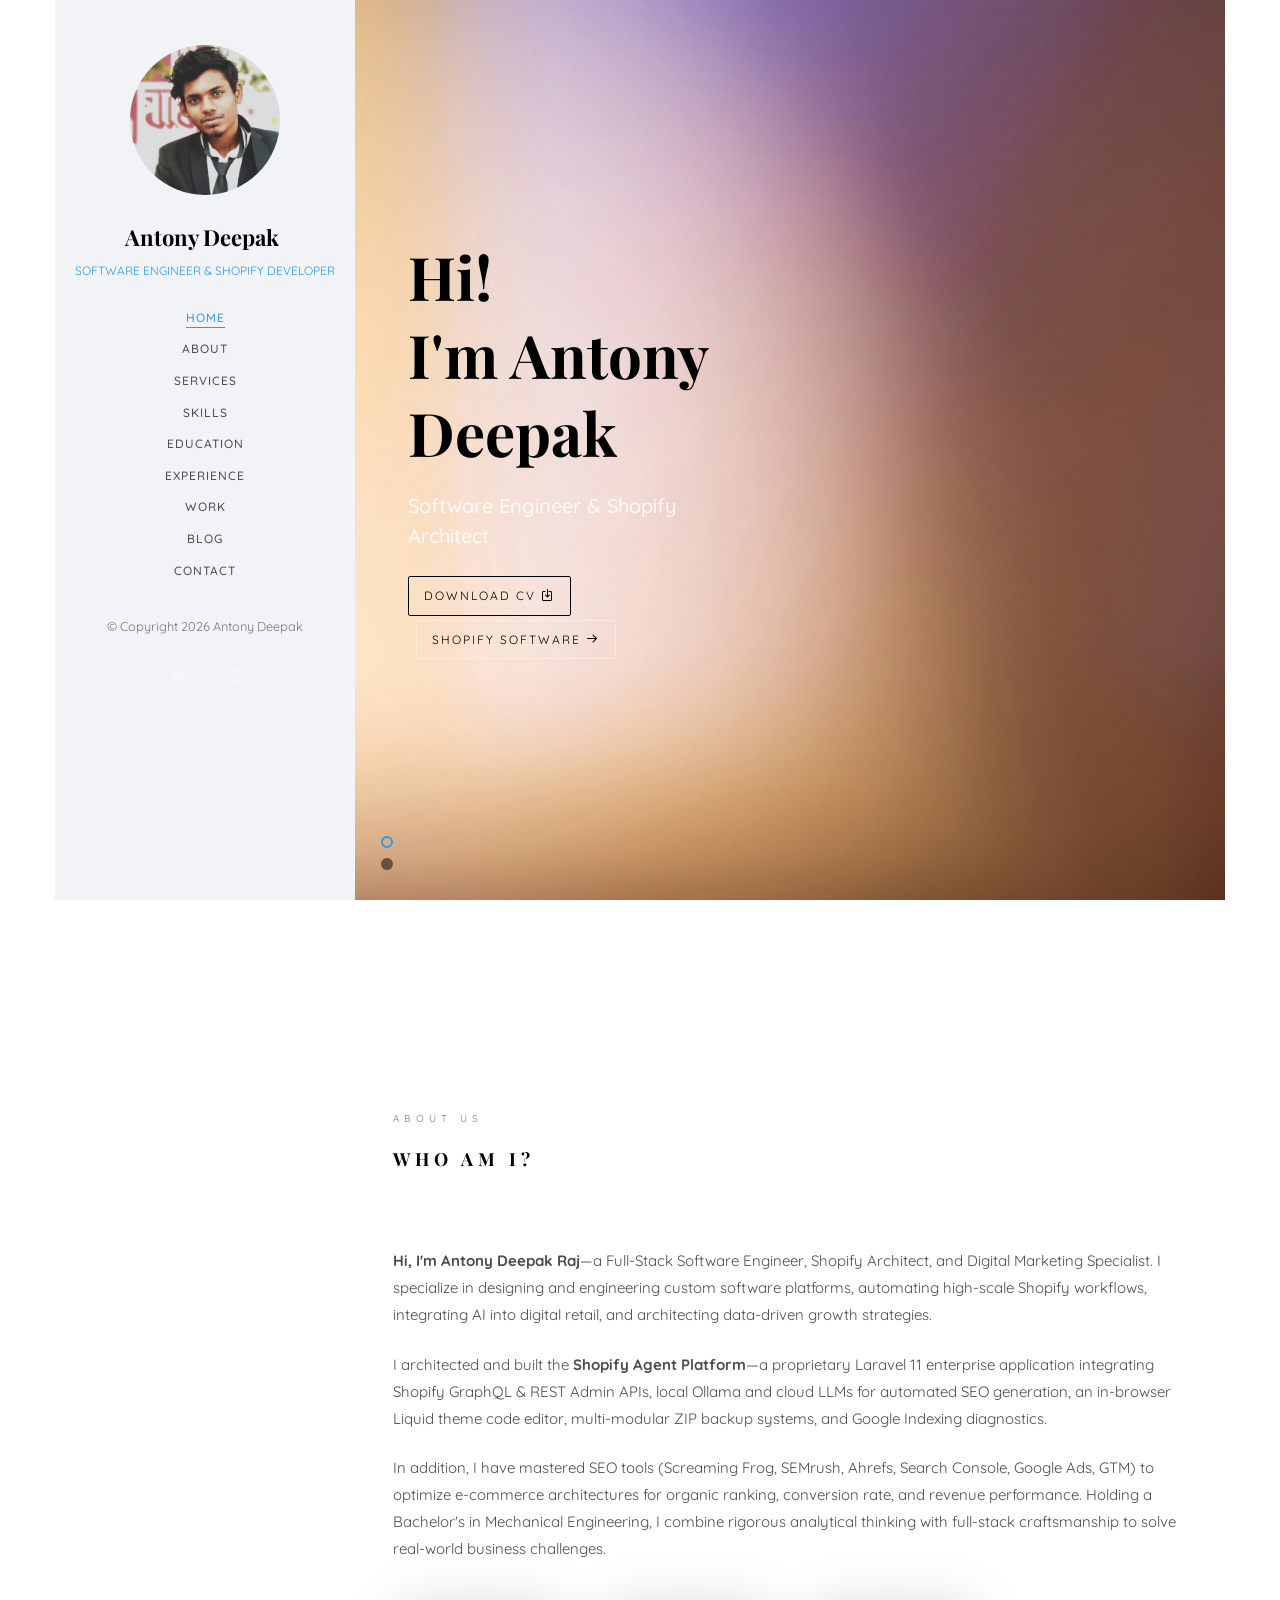
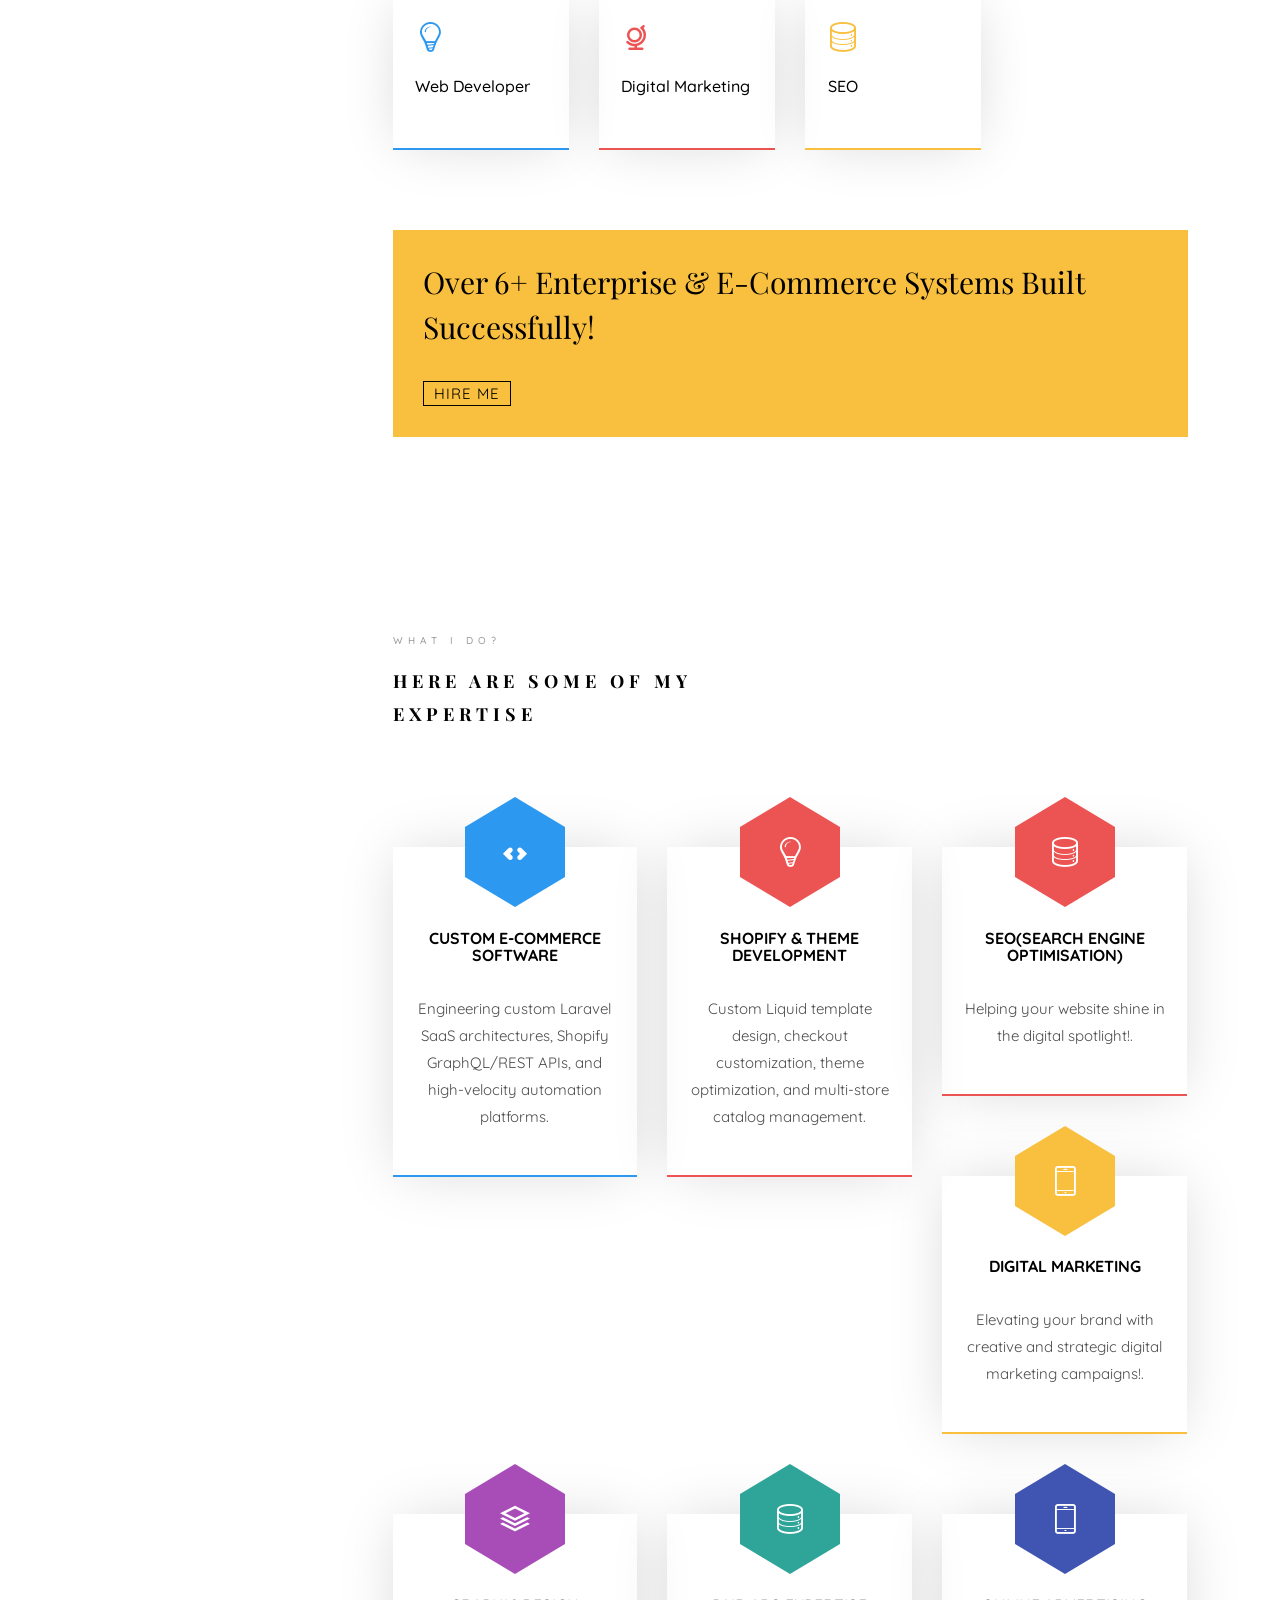
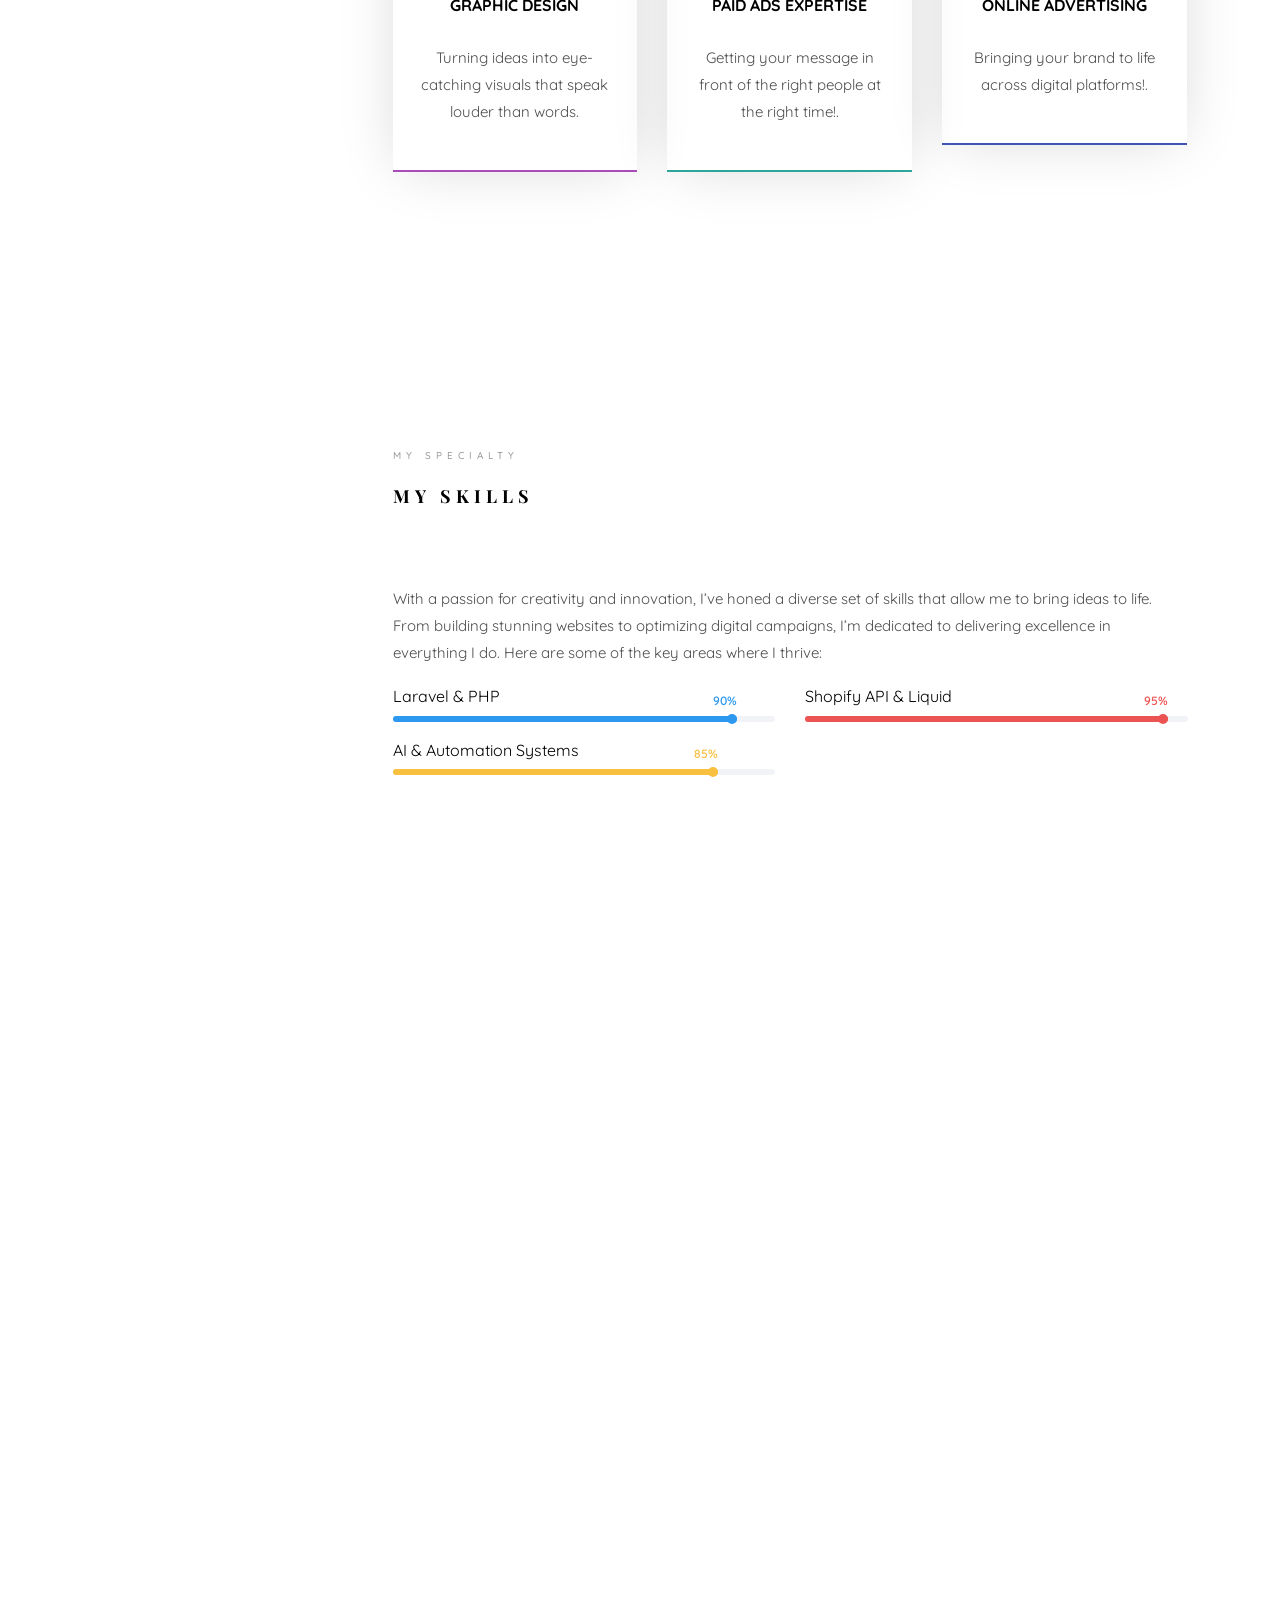
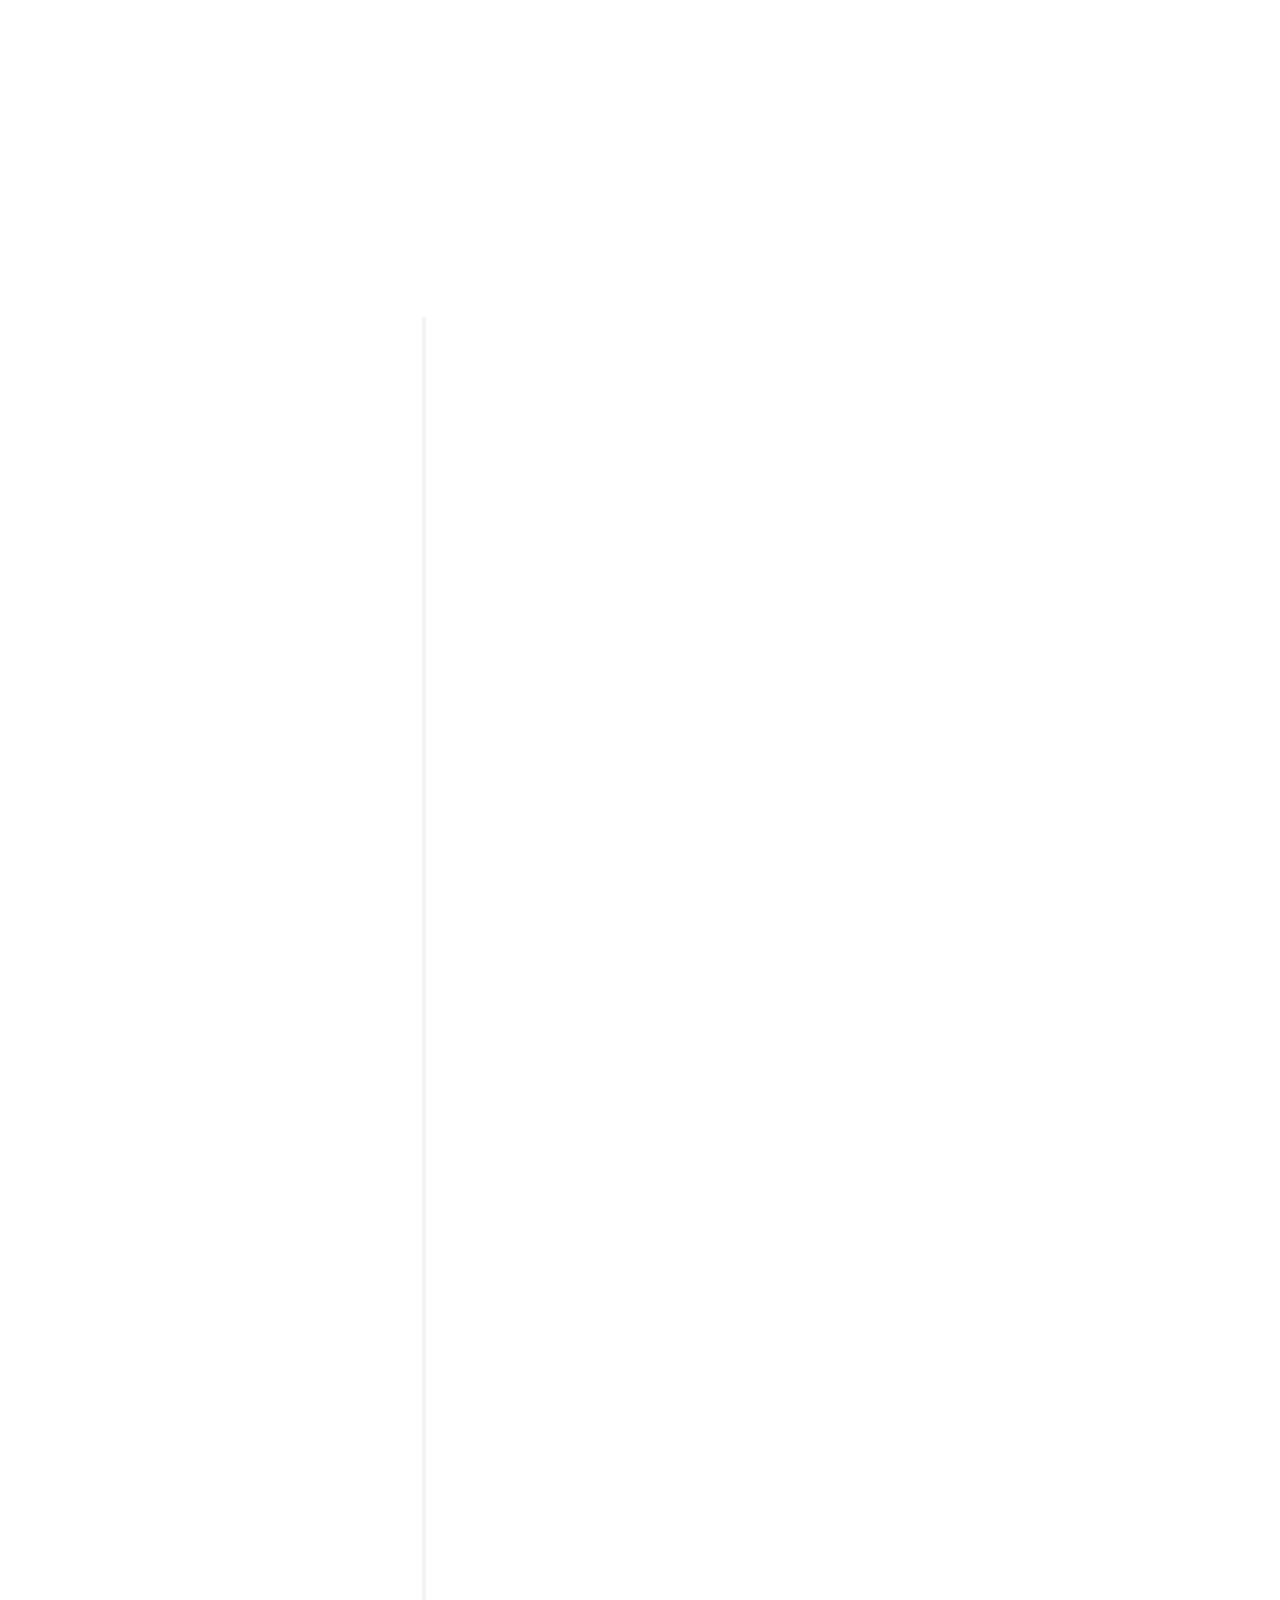
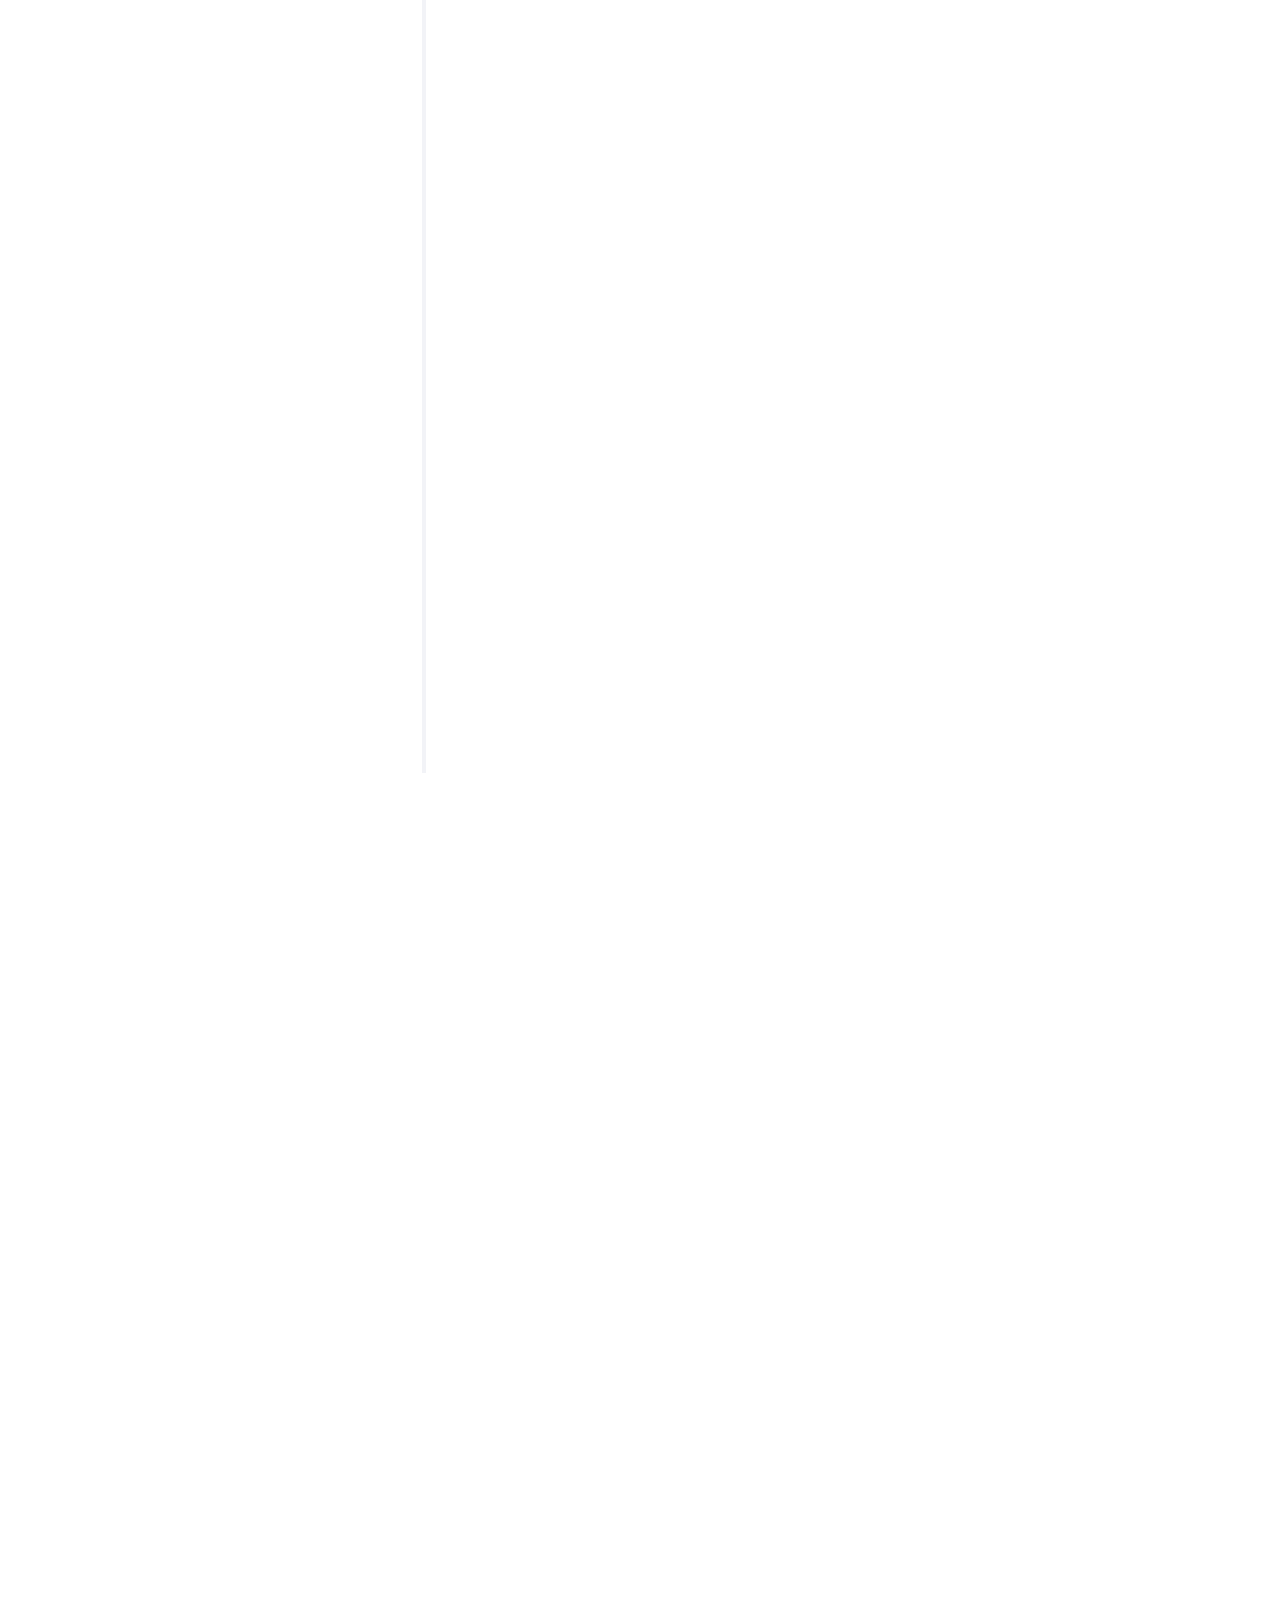
==== commit 4260c0de: "Add Shopify Agent custom software to portfolio with interactive case study" ====
--- a/index.html
+++ b/index.html
@@ -4,7 +4,7 @@
 <head>
 	<meta charset="utf-8">
 	<meta http-equiv="X-UA-Compatible" content="IE=edge">
-	<title>Antony Deepak</title>
+	<title>Antony Deepak | Software Engineer & Shopify Architect</title>
 	<meta name="viewport" content="width=device-width, initial-scale=1">
 	<meta name="description" content="" />
 	<meta name="keywords" content="" />
@@ -61,7 +61,7 @@
 				<div class="text-center">
 					<div class="author-img" style="background-image: url(images/about.jpg);"></div>
 					<h1 id="colorlib-logo"><a href="index.html">Antony Deepak</a></h1>
-					<span class="position"><a href="#">Web Producer & Digital Marketer</a></span>
+					<span class="position"><a href="#">Software Engineer & Shopify Developer</a></span>
 				</div>
 				<nav id="colorlib-main-menu" role="navigation" class="navbar">
 					<div id="navbar" class="collapse">
@@ -91,7 +91,7 @@
 					<ul>
 						<li><a href="#"><i class="icon-twitter2"></i></a></li>
 						<li><a href="#"><i class="icon-instagram"></i></a></li>
-						<li><a href="#"><i class="icon-linkedin2"></i></a></li>
+						<li><a href="https://www.linkedin.com/in/antony-deepak-raj" target="_blank"><i class="icon-linkedin2"></i></a></li>
 					</ul>
 				</div>
 
@@ -109,11 +109,16 @@
 											class="col-md-6 col-md-offset-3 col-md-pull-3 col-sm-12 col-xs-12 js-fullheight slider-text">
 											<div class="slider-text-inner js-fullheight">
 												<div class="desc">
-													<h1>Hi! <br>I'm Antony</h1>
+													<h1>Hi! <br>I'm Antony Deepak</h1>
+													<h2 style="color: rgba(255, 255, 255, 0.9); font-size: 20px; font-weight: 500; margin-bottom: 25px;">Software Engineer & Shopify Architect</h2>
 													<p>
-														<a href="C:\Users\Acer\Downloads\Webdevelopment_cv.pdf" download
+														<a href="Webdevelopment_cv.pdf" download
 															class="btn btn-primary btn-learn">
 															Download CV <i class="icon-download4"></i>
+														</a>
+														<a href="shopify-software.html"
+															class="btn btn-primary btn-learn" style="margin-left: 8px; background: rgba(0,0,0,0.45); border: 1px solid rgba(255,255,255,0.4);">
+															Shopify Software <i class="icon-arrow-right3"></i>
 														</a>
 													</p>
 												</div>
@@ -131,7 +136,7 @@
 											class="col-md-6 col-md-offset-3 col-md-pull-3 col-sm-12 col-xs-12 js-fullheight slider-text">
 											<div class="slider-text-inner">
 												<div class="desc">
-													<h1 style="color: rgb(204, 252, 252);">I am <br>a Web Designer</h1>
+													<h1 style="color: rgb(204, 252, 252);">Full-Stack & <br>Shopify Engineer</h1>
 												</div>
 											</div>
 										</div>
@@ -151,29 +156,9 @@
 										<div class="about-desc">
 											<span class="heading-meta">About Us</span>
 											<h2 class="colorlib-heading">Who Am I?</h2>
-											<p><strong>Hi I'm Antony Deepak Raj</strong> I am a Digital Marketing
-												Manager with a passion
-												for creating engaging and user-friendly web solutions. I have been
-												freelancing for six months,
-												building websites and optimizing e-businesses for organic traffic and
-												online visibility. </p>
-											<p>I have mastered a range of SEO tools, such as Screaming Frog, DeepCrawl,
-												Searchmetrics,
-												SEMrush, Majestic, and Ahrefs, to conduct content
-												development, search-friendly architecture, and keyword research.
-												I have also developed a Shopify store and implemented Google Analytics,
-												Search Console, AdSense, AdWords, Analytics Broker Studio, and Tag
-												Manager to monitor
-												and improve the performance of my web projects.
-											</p>
-											<p>
-												In addition to my web development and digital marketing skills, I
-												pursued a Bachelor of Engineering degree in Mechanical Engineering at
-												Francis Xavier Engineering College, where I learned the fundamentals
-												of design, analysis, and manufacturing. I am motivated by the challenge
-												of combining my technical and creative skills to solve real-world
-												problems and provide value to my clients.
-											</p>
+											<p><strong>Hi, I'm Antony Deepak Raj</strong>—a Full-Stack Software Engineer, Shopify Architect, and Digital Marketing Specialist. I specialize in designing and engineering custom software platforms, automating high-scale Shopify workflows, integrating AI into digital retail, and architecting data-driven growth strategies.</p>
+											<p>I architected and built the <strong>Shopify Agent Platform</strong>—a proprietary Laravel 11 enterprise application integrating Shopify GraphQL & REST Admin APIs, local Ollama and cloud LLMs for automated SEO generation, an in-browser Liquid theme code editor, multi-modular ZIP backup systems, and Google Indexing diagnostics.</p>
+											<p>In addition, I have mastered SEO tools (Screaming Frog, SEMrush, Ahrefs, Search Console, Google Ads, GTM) to optimize e-commerce architectures for organic ranking, conversion rate, and revenue performance. Holding a Bachelor's in Mechanical Engineering, I combine rigorous analytical thinking with full-stack craftsmanship to solve real-world business challenges.</p>
 										</div>
 									</div>
 								</div>
@@ -203,8 +188,8 @@
 								<div class="row">
 									<div class="col-md-12 animate-box" data-animate-effect="fadeInLeft">
 										<div class="hire">
-											<h2> <br>that 5+ projects done sucessfully!</h2>
-											<a href="www.linkedin.com/in/antony-deepak-raj" class="btn-hire">Hire me</a>
+											<h2>Over 6+ Enterprise & E-Commerce Systems Built Successfully!</h2>
+											<a href="https://www.linkedin.com/in/antony-deepak-raj" target="_blank" class="btn-hire">Hire me</a>
 										</div>
 									</div>
 								</div>
@@ -228,11 +213,22 @@
 							<div class="col-md-4 text-center animate-box">
 								<div class="services color-1">
 									<span class="icon">
+										<i class="icon-code"></i>
+									</span>
+									<div class="desc">
+										<h3>Custom E-Commerce Software</h3>
+										<p>Engineering custom Laravel SaaS architectures, Shopify GraphQL/REST APIs, and high-velocity automation platforms.</p>
+									</div>
+								</div>
+							</div>
+							<div class="col-md-4 text-center animate-box">
+								<div class="services color-2">
+									<span class="icon">
 										<i class="icon-bulb"></i>
 									</span>
 									<div class="desc">
-										<h3>Web Development</h3>
-										<p>Building beautiful, high-performing websites that bring ideas to life!.</p>
+										<h3>Shopify & Theme Development</h3>
+										<p>Custom Liquid template design, checkout customization, theme optimization, and multi-store catalog management.</p>
 									</div>
 								</div>
 							</div>
@@ -315,6 +311,39 @@
 									are some of the key areas where I thrive:</p>
 							</div>
 							<div class="col-md-6 animate-box" data-animate-effect="fadeInLeft">
+								<div class="progress-wrap">
+									<h3>Laravel & PHP</h3>
+									<div class="progress">
+										<div class="progress-bar color-1" role="progressbar" aria-valuenow="90"
+											aria-valuemin="0" aria-valuemax="100" style="width:90%">
+											<span>90%</span>
+										</div>
+									</div>
+								</div>
+							</div>
+							<div class="col-md-6 animate-box" data-animate-effect="fadeInRight">
+								<div class="progress-wrap">
+									<h3>Shopify API & Liquid</h3>
+									<div class="progress">
+										<div class="progress-bar color-2" role="progressbar" aria-valuenow="95"
+											aria-valuemin="0" aria-valuemax="100" style="width:95%">
+											<span>95%</span>
+										</div>
+									</div>
+								</div>
+							</div>
+							<div class="col-md-6 animate-box" data-animate-effect="fadeInLeft">
+								<div class="progress-wrap">
+									<h3>AI & Automation Systems</h3>
+									<div class="progress">
+										<div class="progress-bar color-3" role="progressbar" aria-valuenow="85"
+											aria-valuemin="0" aria-valuemax="100" style="width:85%">
+											<span>85%</span>
+										</div>
+									</div>
+								</div>
+							</div>
+							<div class="col-md-6 animate-box" data-animate-effect="fadeInRight">
 								<div class="progress-wrap">
 									<h3>Web Development</h3>
 									<div class="progress">
@@ -466,6 +495,29 @@
 							<div class="col-md-12">
 								<div class="timeline-centered">
 									<article class="timeline-entry animate-box" data-animate-effect="fadeInLeft">
+										<div class="timeline-entry-inner">
+
+											<div class="timeline-icon color-4">
+												<i class="icon-code"></i>
+											</div>
+
+											<div class="timeline-label">
+												<h2><a href="shopify-software.html">Lead Software Architect & Shopify Automation Engineer</a>
+													<span>2024 - Present</span></h2>
+												<p style="color: #2c98f0; font-weight: 600; margin-bottom: 6px;">Proprietary Software: Shopify Agent Platform</p>
+												<ul>
+													<li>Architected and engineered a proprietary Laravel 11 enterprise platform integrating Shopify GraphQL and REST Admin APIs.</li>
+													<li>Built an automated AI SEO engine utilizing Ollama LLMs and Gemini API for bulk metadata, description, and alt-text generation.</li>
+													<li>Developed an in-browser Liquid Theme Studio with live file-tree navigation and snapshot rollback.</li>
+													<li>Engineered a resilient multi-modular ZIP backup engine preserving folder hierarchies for themes, products, media files, and orders.</li>
+													<li>Developed deep-scan duplicate detectors and 0-reference asset identifiers across themes, eliminating store storage overhead.</li>
+													<li>Integrated Google Search Console & Indexing APIs for batch URL crawl diagnostics and automatic re-indexing.</li>
+												</ul>
+											</div>
+										</div>
+									</article>
+
+									<article class="timeline-entry animate-box" data-animate-effect="fadeInRight">
 										<div class="timeline-entry-inner">
 
 											<div class="timeline-icon color-1">
@@ -597,14 +649,33 @@
 						</div>
 						<div class="row row-bottom-padded-sm animate-box" data-animate-effect="fadeInLeft">
 							<div class="col-md-12">
-								<p class="work-menu"><span><a href="#" class="active">Web Development & Digital
-											Marketing</a></span> <span><a href="#"></a></span> <span><a
-											href="#"></a></span>
-									<span><a href="#"></a></span>
+								<p class="work-menu">
+									<span><a href="#" class="active">All Projects</a></span>
+									<span><a href="shopify-software.html">Custom Software & SaaS</a></span>
+									<span><a href="#">Shopify & E-Commerce</a></span>
+									<span><a href="#">Web Development</a></span>
 								</p>
 							</div>
 						</div>
 						<div class="row">
+							<!-- Flagship Project: Shopify Agent Platform -->
+							<div class="col-md-12 animate-box" data-animate-effect="fadeInLeft" style="margin-bottom: 30px;">
+								<div class="project" style="background-image: url(images/shopify-project.jpg); height: 360px; border-radius: 8px; overflow: hidden; box-shadow: 0 10px 30px rgba(0,0,0,0.12);">
+									<div class="desc" style="opacity: 1; background: linear-gradient(135deg, rgba(8, 14, 30, 0.92) 0%, rgba(20, 30, 60, 0.92) 100%);">
+										<div class="con" style="height: 360px; padding: 35px 30px;">
+											<span style="display: inline-block; background: #6366f1; color: #fff; padding: 4px 12px; border-radius: 4px; font-size: 11px; font-weight: 700; text-transform: uppercase; letter-spacing: 1.2px; margin-bottom: 12px;">Featured Proprietary Software</span>
+											<h3 style="font-size: 24px; font-weight: 700; margin-bottom: 8px;"><a href="shopify-software.html" style="color: #fff;">Shopify Agent Platform</a></h3>
+											<span style="color: #cbd5e1; font-size: 14px; margin-bottom: 15px; display: block; max-width: 800px;">Custom Full-Stack Laravel 11 SaaS, AI SEO Engine, Liquid Theme Studio, 0-Reference Scanner & Multi-Modular Backup Architecture</span>
+											<p><a href="shopify-software.html" class="btn btn-primary" style="background: #2c98f0; border: none; padding: 10px 22px; font-size: 12px; text-transform: uppercase; letter-spacing: 1px; font-weight: 700; border-radius: 4px; color: #fff;">Explore Full Case Study <i class="icon-arrow-right3"></i></a></p>
+											<p class="icon" style="bottom: 25px;">
+												<span><a href="shopify-software.html"><i class="icon-eye"></i> Full Case Study</a></span>
+												<span><a href="shopify-software.html"><i class="icon-star3"></i> Flagship Architecture</a></span>
+											</p>
+										</div>
+									</div>
+								</div>
+							</div>
+
 							<div class="col-md-6 animate-box" data-animate-effect="fadeInLeft">
 								<div class="project" style="background-image: url(images/img-1.jpg);">
 									<div class="desc">
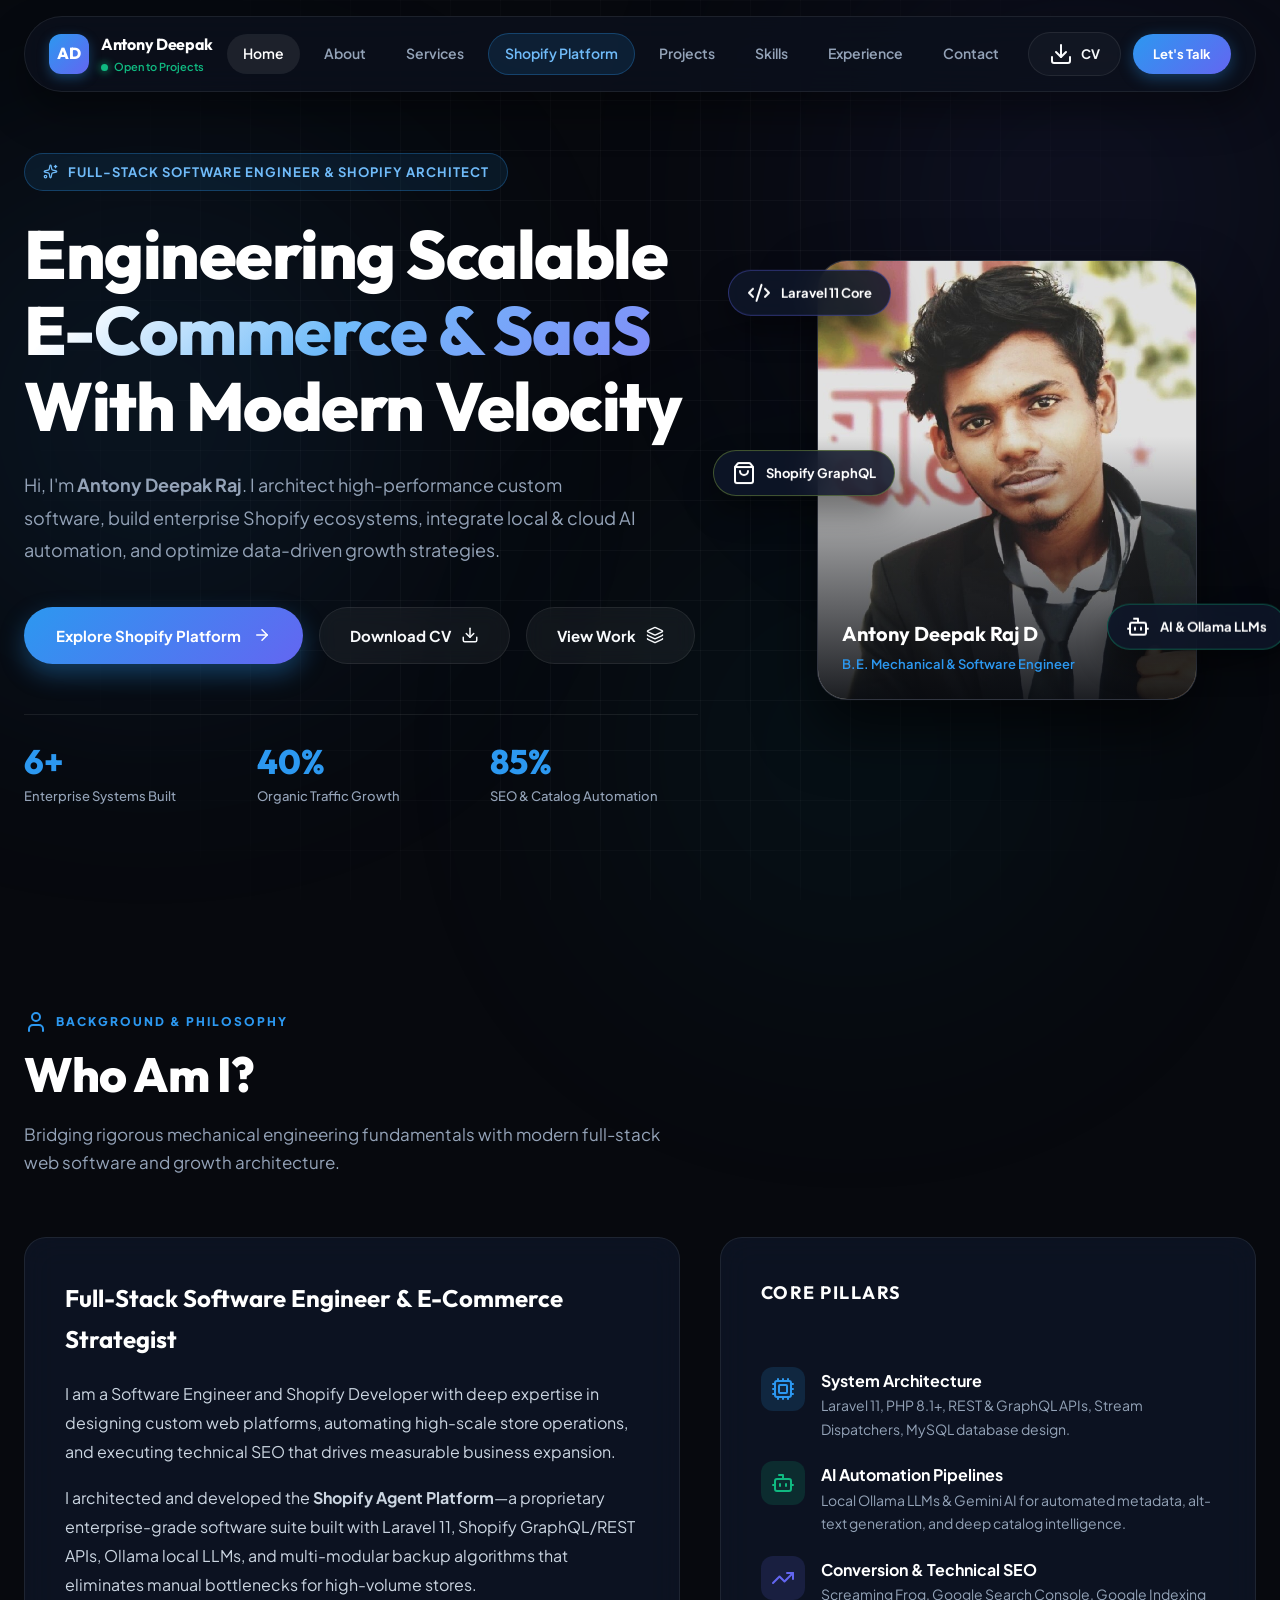
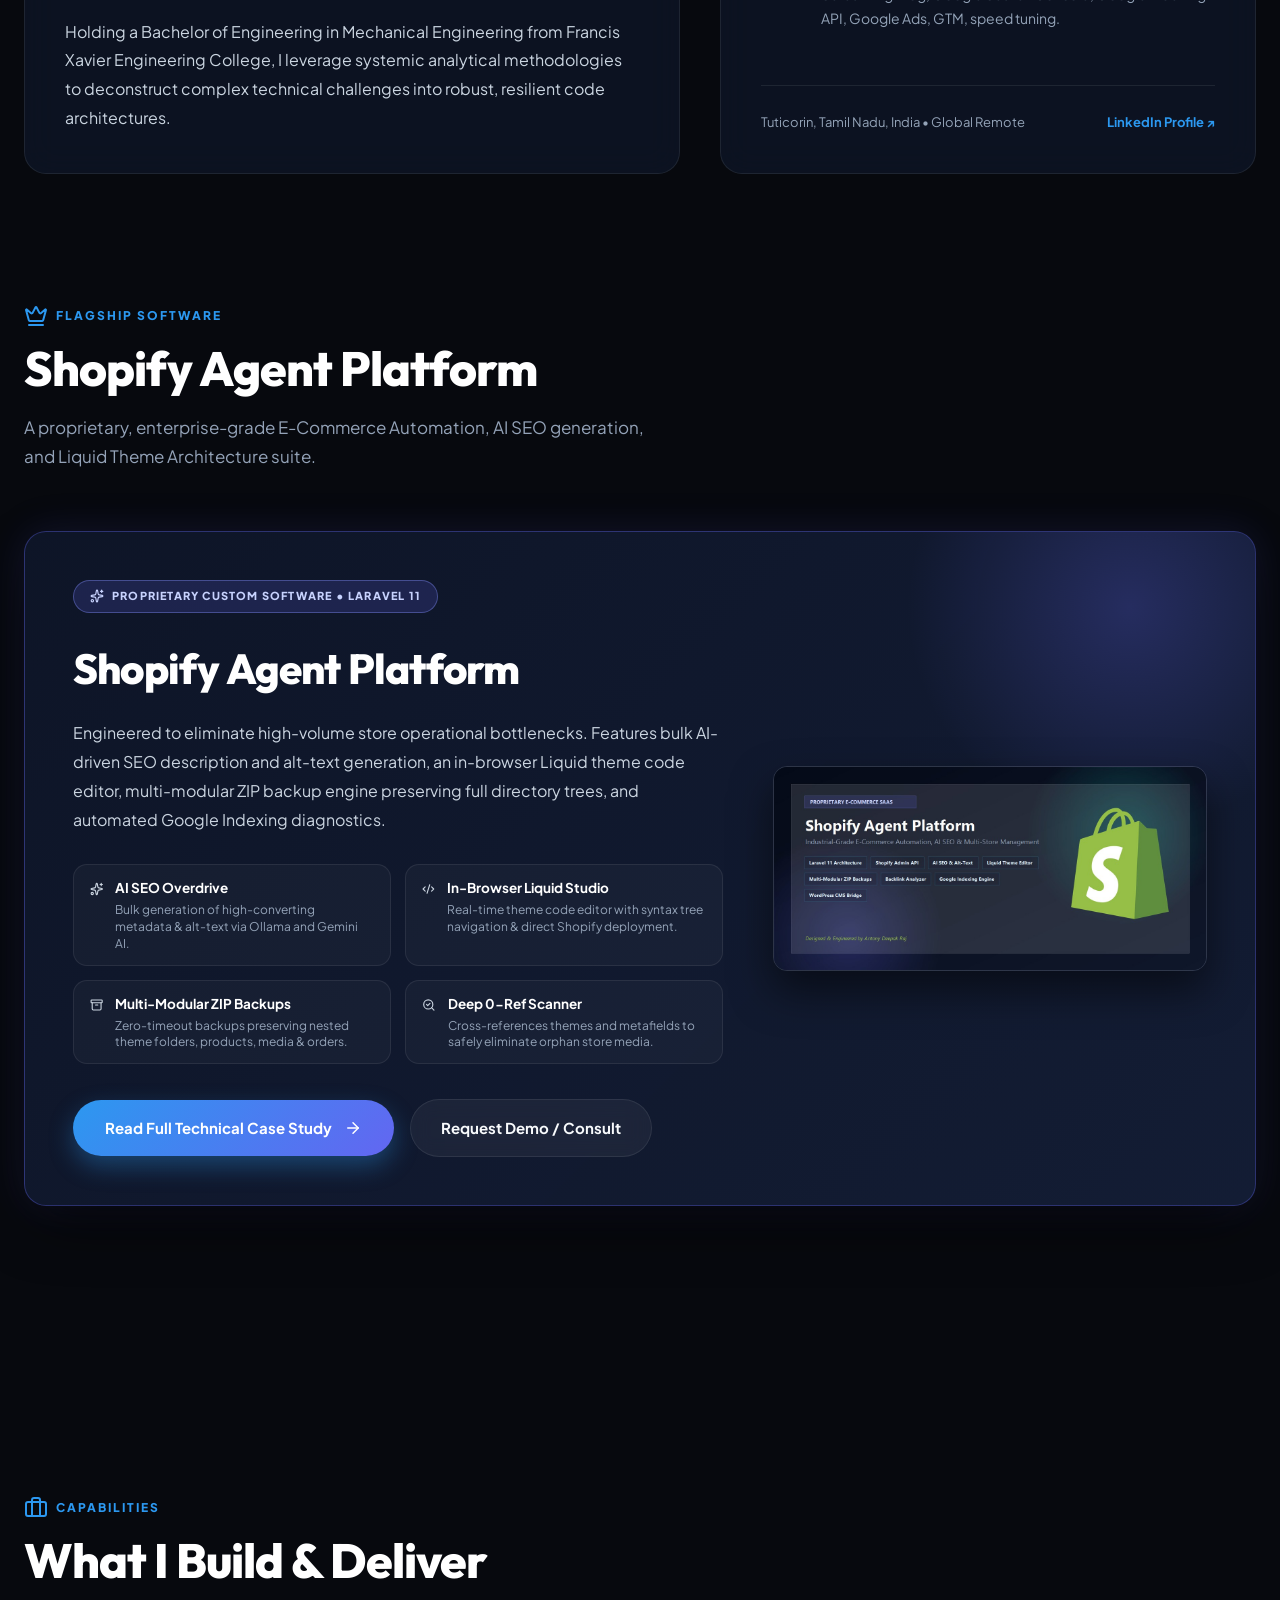
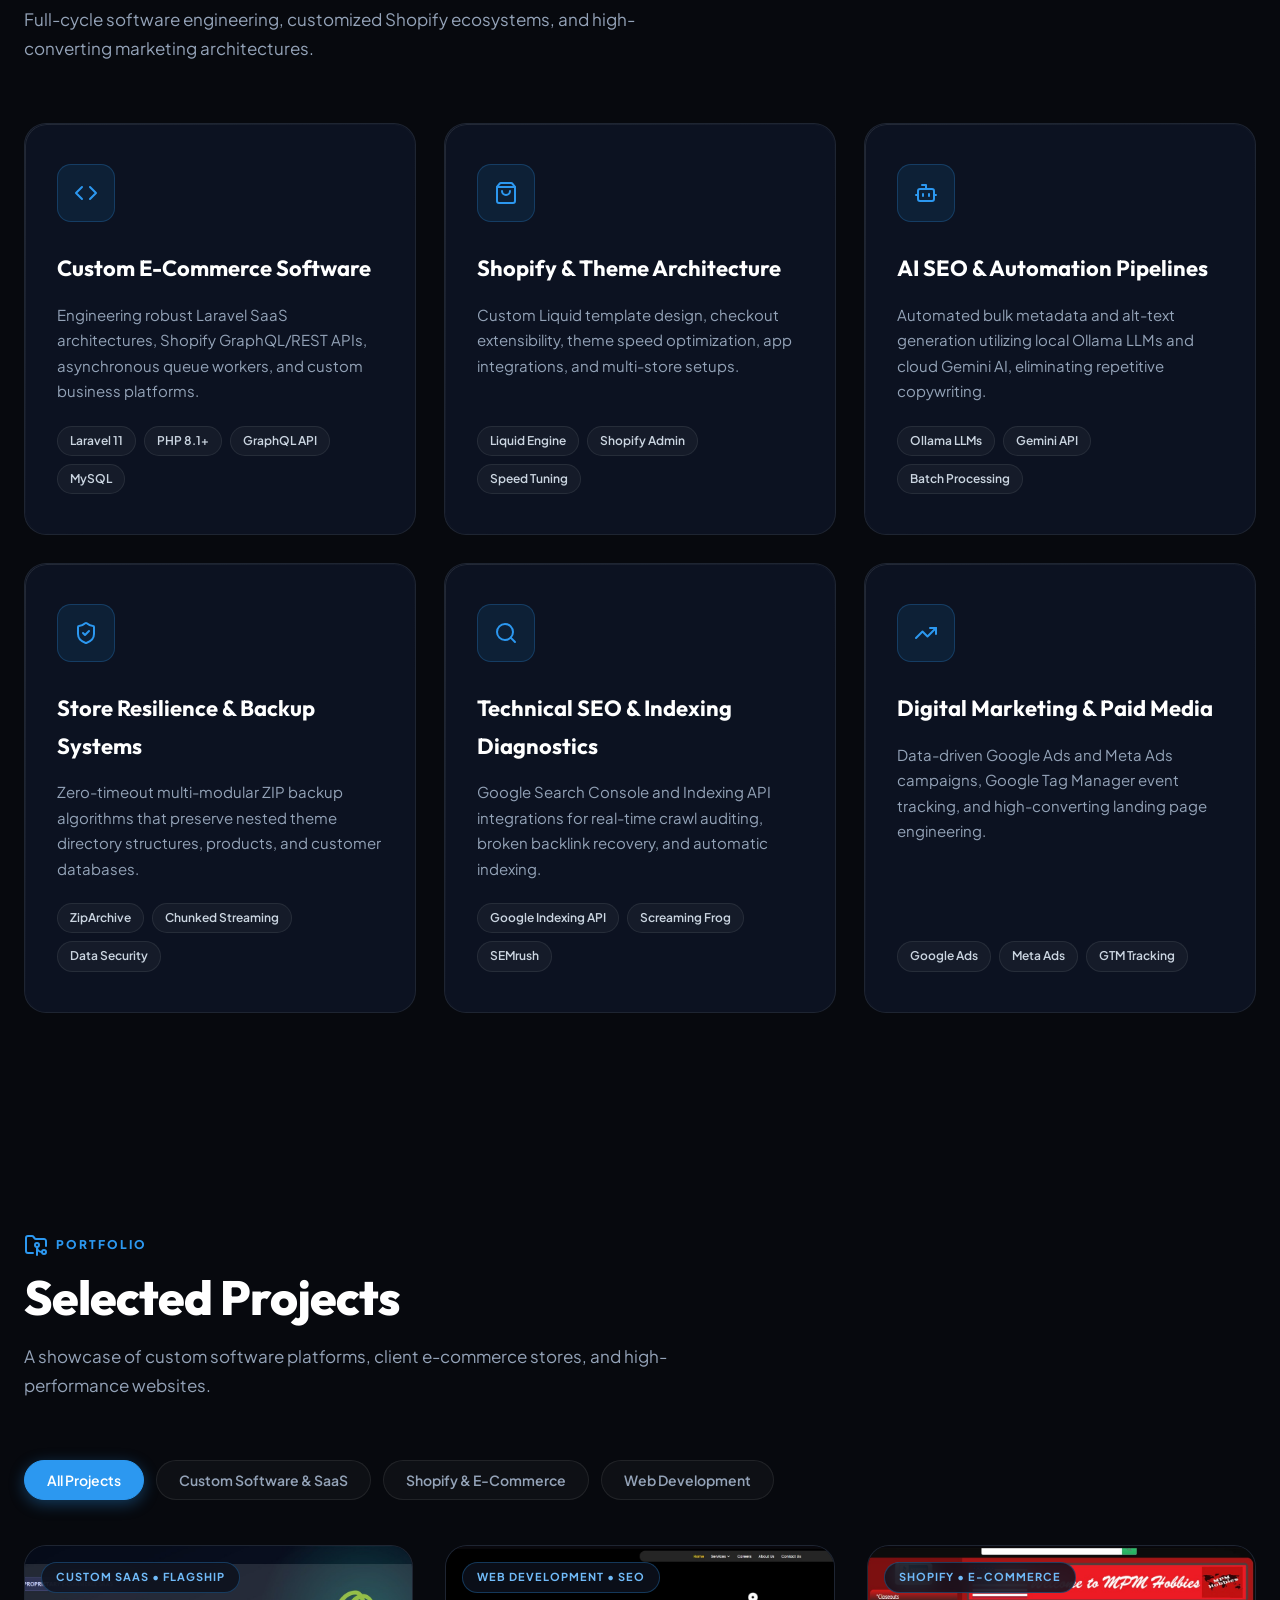
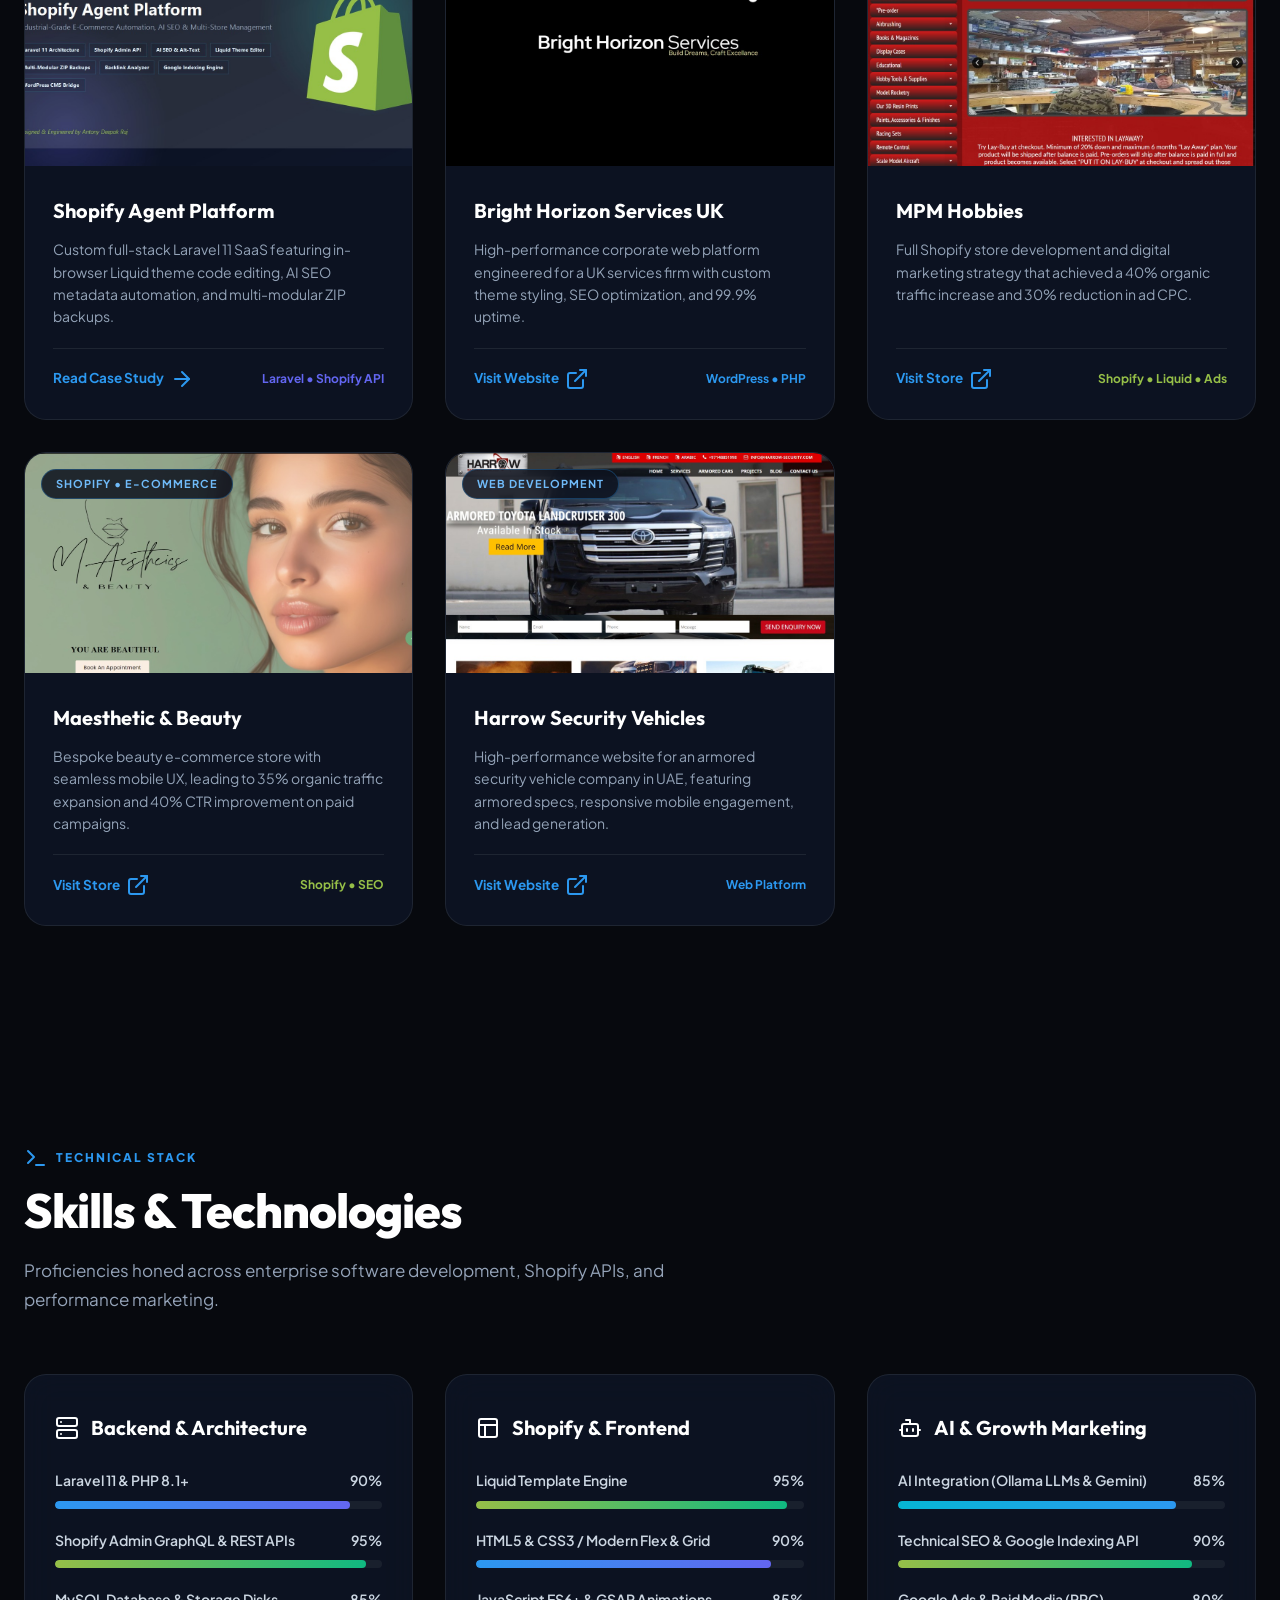
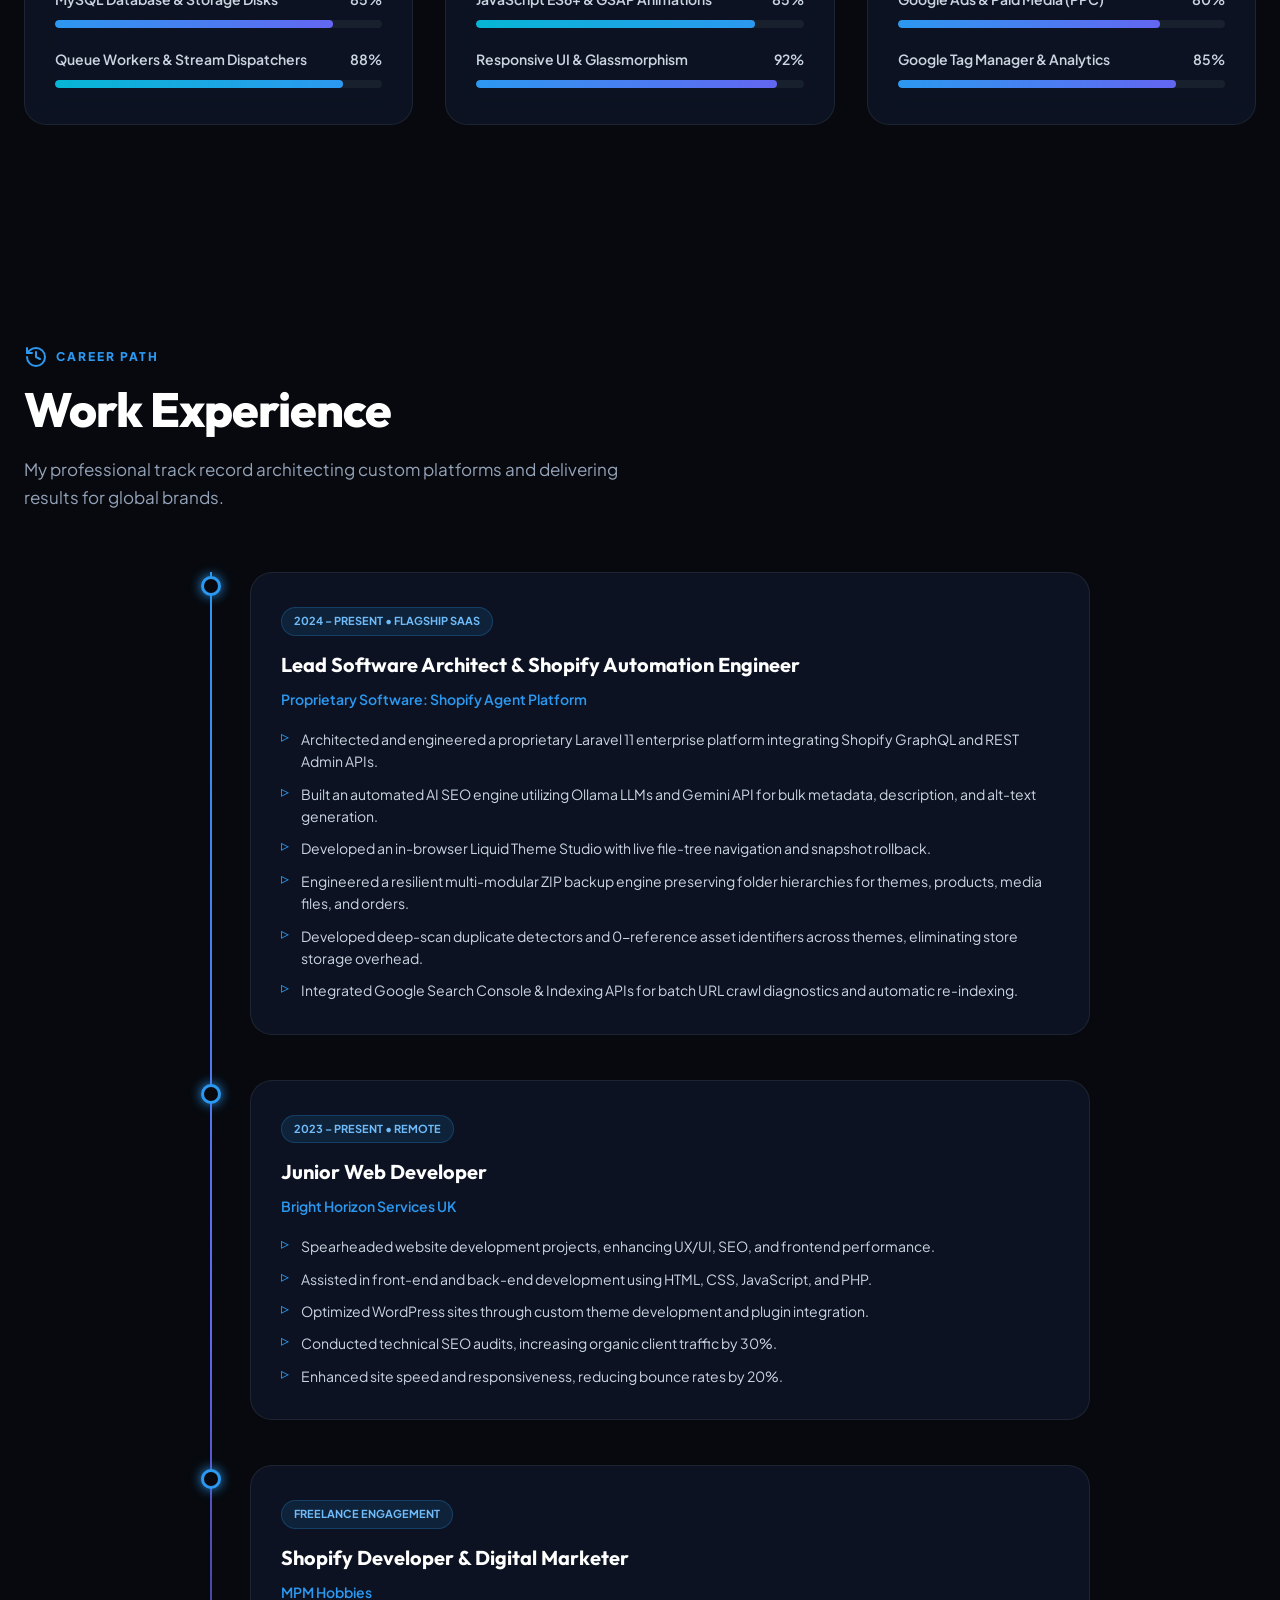
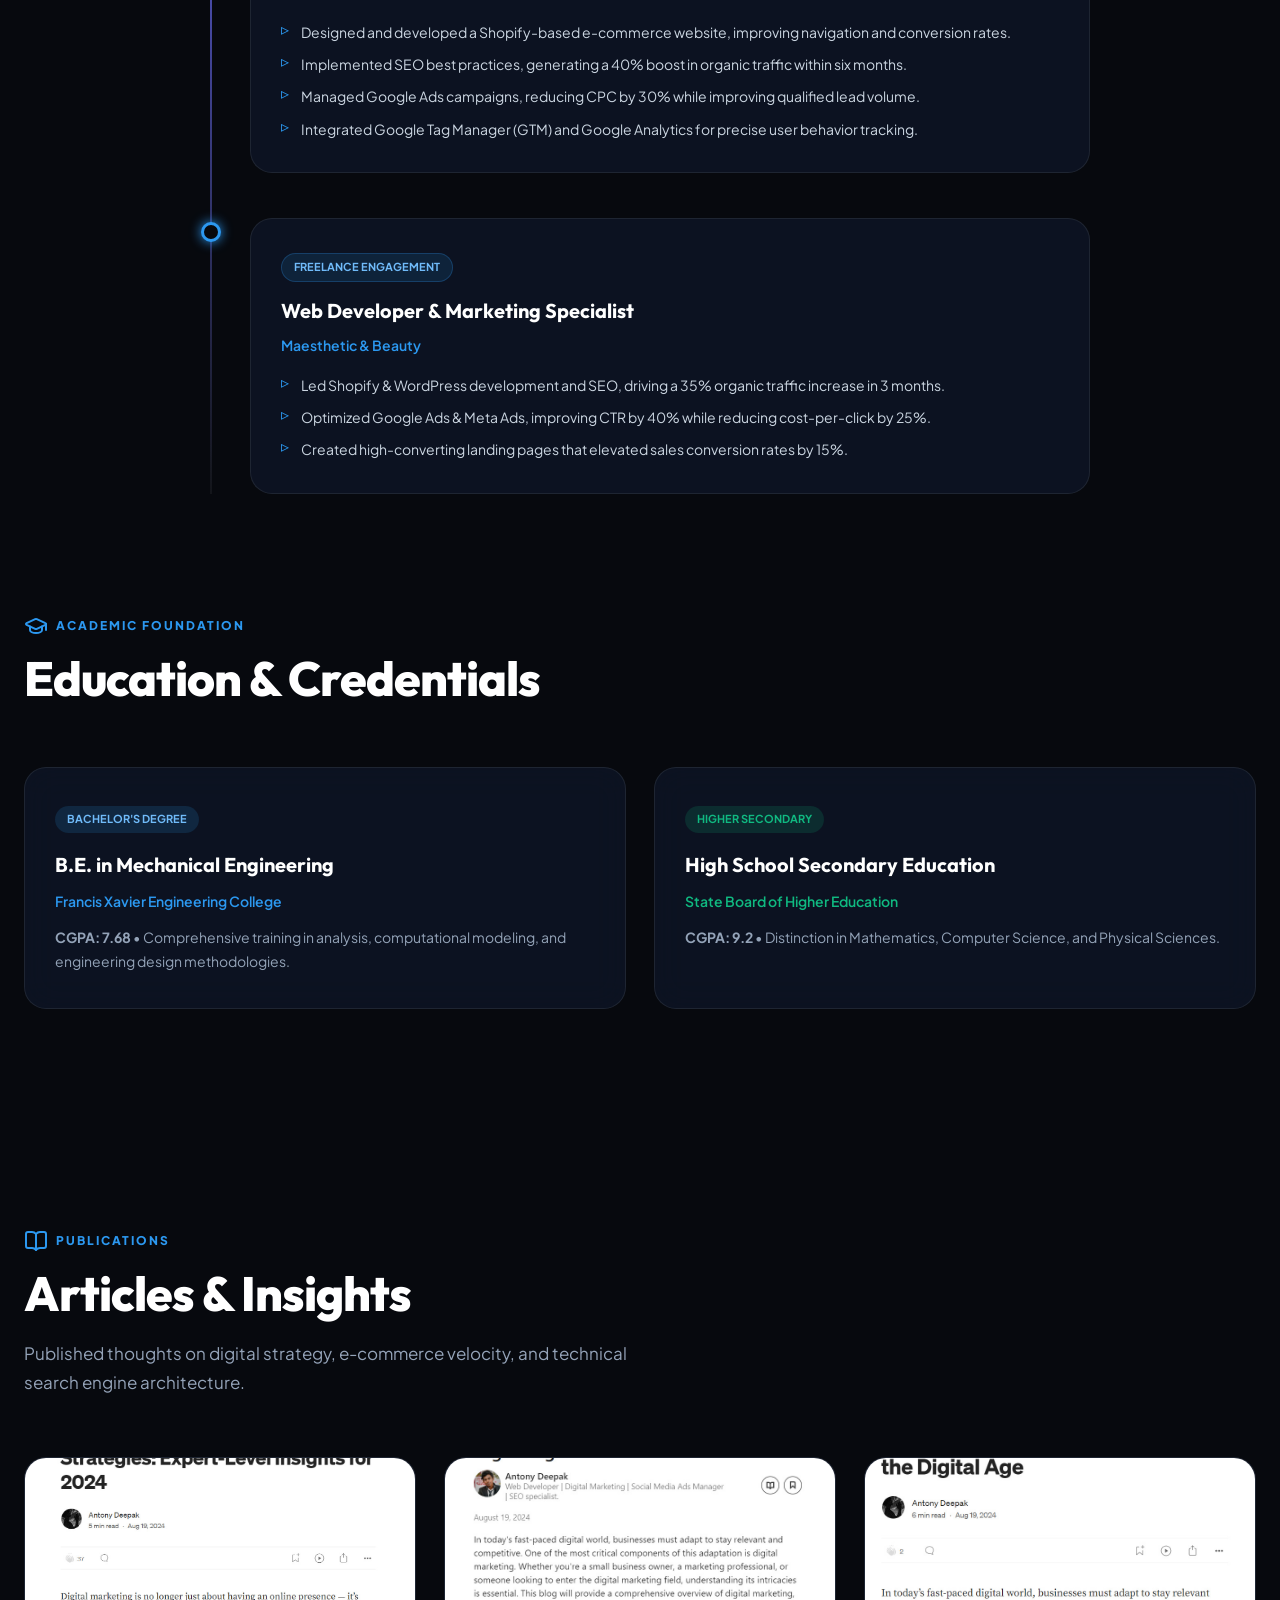
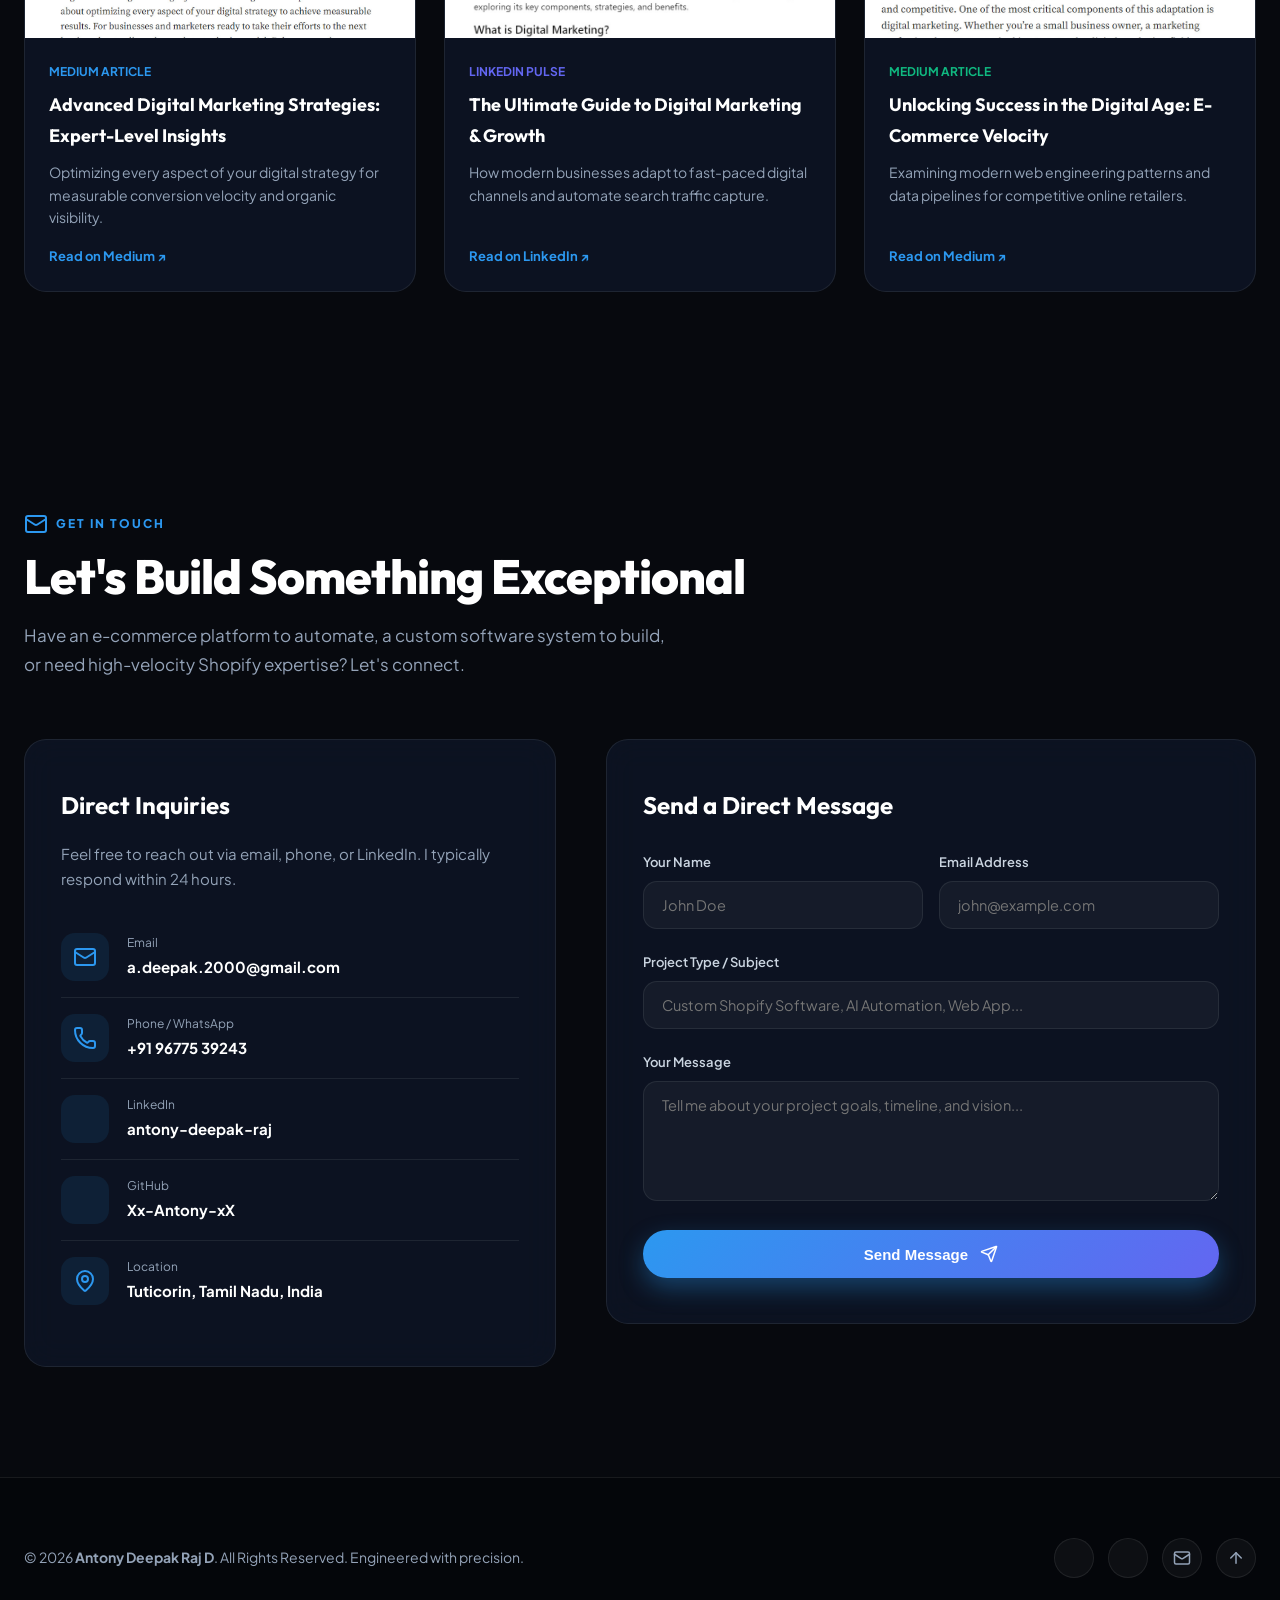
==== commit ccb06bc9: "Complete redesign: modern responsive UI with GSAP, ScrollTrigger, dark glassmorphism, and interactiv" ====
--- a/index.html
+++ b/index.html
@@ -1,900 +1,1017 @@
-<!DOCTYPE HTML>
-<html>
+<!DOCTYPE html>
+<html lang="en">
 
 <head>
-	<meta charset="utf-8">
-	<meta http-equiv="X-UA-Compatible" content="IE=edge">
-	<title>Antony Deepak | Software Engineer & Shopify Architect</title>
-	<meta name="viewport" content="width=device-width, initial-scale=1">
-	<meta name="description" content="" />
-	<meta name="keywords" content="" />
-	<meta name="author" content="" />
-
-	<!-- Facebook and Twitter integration -->
-	<meta property="og:title" content="" />
-	<meta property="og:image" content="" />
-	<meta property="og:url" content="" />
-	<meta property="og:site_name" content="" />
-	<meta property="og:description" content="" />
-	<meta name="twitter:title" content="" />
-	<meta name="twitter:image" content="" />
-	<meta name="twitter:url" content="" />
-	<meta name="twitter:card" content="" />
-
-	<!-- Place favicon.ico and apple-touch-icon.png in the root directory -->
-	<link rel="shortcut icon" href="favicon.ico">
-
-	<link href="https://fonts.googleapis.com/css?family=Quicksand:300,400,500,700" rel="stylesheet">
-	<link href="https://fonts.googleapis.com/css?family=Playfair+Display:400,400i,700" rel="stylesheet">
-
-	<!-- Animate.css -->
-	<link rel="stylesheet" href="css/animate.css">
-	<!-- Icomoon Icon Fonts-->
-	<link rel="stylesheet" href="css/icomoon.css">
-	<!-- Bootstrap  -->
-	<link rel="stylesheet" href="css/bootstrap.css">
-	<!-- Flexslider  -->
-	<link rel="stylesheet" href="css/flexslider.css">
-	<!-- Flaticons  -->
-	<link rel="stylesheet" href="fonts/flaticon/font/flaticon.css">
-	<!-- Owl Carousel -->
-	<link rel="stylesheet" href="css/owl.carousel.min.css">
-	<link rel="stylesheet" href="css/owl.theme.default.min.css">
-	<!-- Theme style  -->
-	<link rel="stylesheet" href="css/style.css">
-
-	<!-- Modernizr JS -->
-	<script src="js/modernizr-2.6.2.min.js"></script>
-	<!-- FOR IE9 below -->
-	<!--[if lt IE 9]>
-	<script src="js/respond.min.js"></script>
-	<![endif]-->
-
+  <meta charset="utf-8">
+  <meta http-equiv="X-UA-Compatible" content="IE=edge">
+  <title>Antony Deepak Raj | Software Engineer & Shopify Architect</title>
+  <meta name="viewport" content="width=device-width, initial-scale=1">
+  <meta name="description" content="Portfolio of Antony Deepak Raj — Full-Stack Software Engineer, Shopify Developer, and E-Commerce Automation Architect specializing in Laravel 11, Shopify GraphQL APIs, AI SEO, and high-velocity web systems." />
+  <meta name="keywords" content="Antony Deepak, Shopify Developer, Full-Stack Engineer, Laravel 11, Shopify API, Liquid Studio, E-Commerce Automation, AI SEO, Portfolio" />
+  <meta name="author" content="Antony Deepak Raj" />
+
+  <!-- Favicon -->
+  <link rel="shortcut icon" href="favicon.ico">
+
+  <!-- Modern Fonts -->
+  <link rel="preconnect" href="https://fonts.googleapis.com">
+  <link rel="preconnect" href="https://fonts.gstatic.com" crossorigin>
+  <link href="https://fonts.googleapis.com/css2?family=Outfit:wght@300;400;500;600;700;800;900&family=Plus+Jakarta+Sans:wght@300;400;500;600;700;800&family=JetBrains+Mono:wght@400;500;600&display=swap" rel="stylesheet">
+
+  <!-- Modern Stylesheet -->
+  <link rel="stylesheet" href="css/modern.css">
 </head>
 
 <body>
-	<div id="colorlib-page">
-		<div class="container-wrap">
-			<a href="#" class="js-colorlib-nav-toggle colorlib-nav-toggle" data-toggle="collapse" data-target="#navbar"
-				aria-expanded="false" aria-controls="navbar"><i></i></a>
-			<aside id="colorlib-aside" role="complementary" class="border js-fullheight">
-				<div class="text-center">
-					<div class="author-img" style="background-image: url(images/about.jpg);"></div>
-					<h1 id="colorlib-logo"><a href="index.html">Antony Deepak</a></h1>
-					<span class="position"><a href="#">Software Engineer & Shopify Developer</a></span>
-				</div>
-				<nav id="colorlib-main-menu" role="navigation" class="navbar">
-					<div id="navbar" class="collapse">
-						<ul>
-							<li class="active"><a href="#" data-nav-section="home">Home</a></li>
-							<li><a href="#" data-nav-section="about">About</a></li>
-							<li><a href="#" data-nav-section="services">Services</a></li>
-							<li><a href="#" data-nav-section="skills">Skills</a></li>
-							<li><a href="#" data-nav-section="education">Education</a></li>
-							<li><a href="#" data-nav-section="experience">Experience</a></li>
-							<li><a href="#" data-nav-section="work">Work</a></li>
-							<li><a href="#" data-nav-section="blog">Blog</a></li>
-							<li><a href="#" data-nav-section="contact">Contact</a></li>
-						</ul>
-					</div>
-				</nav>
-
-				<div class="colorlib-footer">
-					<p><small>&copy;
-							<!-- Link back to Colorlib can't be removed. Template is licensed under CC BY 3.0. -->
-							Copyright
-							<script>document.write(new Date().getFullYear());</script> <i class=""
-								aria-hidden="true"></i> Antony Deepak <a href="" target="_blank"></a>
-							<!-- Link back to Colorlib can't be removed. Template is licensed under CC BY 3.0. -->
-							</span>
-						</small></p>
-					<ul>
-						<li><a href="#"><i class="icon-twitter2"></i></a></li>
-						<li><a href="#"><i class="icon-instagram"></i></a></li>
-						<li><a href="https://www.linkedin.com/in/antony-deepak-raj" target="_blank"><i class="icon-linkedin2"></i></a></li>
-					</ul>
-				</div>
-
-			</aside>
-
-			<div id="colorlib-main">
-				<section id="colorlib-hero" class="js-fullheight" data-section="home">
-					<div class="flexslider js-fullheight">
-						<ul class="slides">
-							<li style="background-image: url(images/img_bg_1.jpg);">
-								<div class="overlay"></div>
-								<div class="container-fluid">
-									<div class="row">
-										<div
-											class="col-md-6 col-md-offset-3 col-md-pull-3 col-sm-12 col-xs-12 js-fullheight slider-text">
-											<div class="slider-text-inner js-fullheight">
-												<div class="desc">
-													<h1>Hi! <br>I'm Antony Deepak</h1>
-													<h2 style="color: rgba(255, 255, 255, 0.9); font-size: 20px; font-weight: 500; margin-bottom: 25px;">Software Engineer & Shopify Architect</h2>
-													<p>
-														<a href="Webdevelopment_cv.pdf" download
-															class="btn btn-primary btn-learn">
-															Download CV <i class="icon-download4"></i>
-														</a>
-														<a href="shopify-software.html"
-															class="btn btn-primary btn-learn" style="margin-left: 8px; background: rgba(0,0,0,0.45); border: 1px solid rgba(255,255,255,0.4);">
-															Shopify Software <i class="icon-arrow-right3"></i>
-														</a>
-													</p>
-												</div>
-											</div>
-
-										</div>
-									</div>
-								</div>
-							</li>
-							<li style="background-image: url(images/img_bg_2.jpg);">
-								<div class="overlay"></div>
-								<div class="container-fluid">
-									<div class="row">
-										<div
-											class="col-md-6 col-md-offset-3 col-md-pull-3 col-sm-12 col-xs-12 js-fullheight slider-text">
-											<div class="slider-text-inner">
-												<div class="desc">
-													<h1 style="color: rgb(204, 252, 252);">Full-Stack & <br>Shopify Engineer</h1>
-												</div>
-											</div>
-										</div>
-									</div>
-								</div>
-							</li>
-						</ul>
-					</div>
-				</section>
-
-				<section class="colorlib-about" data-section="about">
-					<div class="colorlib-narrow-content">
-						<div class="row">
-							<div class="col-md-12">
-								<div class="row row-bottom-padded-sm animate-box" data-animate-effect="fadeInLeft">
-									<div class="col-md-12">
-										<div class="about-desc">
-											<span class="heading-meta">About Us</span>
-											<h2 class="colorlib-heading">Who Am I?</h2>
-											<p><strong>Hi, I'm Antony Deepak Raj</strong>—a Full-Stack Software Engineer, Shopify Architect, and Digital Marketing Specialist. I specialize in designing and engineering custom software platforms, automating high-scale Shopify workflows, integrating AI into digital retail, and architecting data-driven growth strategies.</p>
-											<p>I architected and built the <strong>Shopify Agent Platform</strong>—a proprietary Laravel 11 enterprise application integrating Shopify GraphQL & REST Admin APIs, local Ollama and cloud LLMs for automated SEO generation, an in-browser Liquid theme code editor, multi-modular ZIP backup systems, and Google Indexing diagnostics.</p>
-											<p>In addition, I have mastered SEO tools (Screaming Frog, SEMrush, Ahrefs, Search Console, Google Ads, GTM) to optimize e-commerce architectures for organic ranking, conversion rate, and revenue performance. Holding a Bachelor's in Mechanical Engineering, I combine rigorous analytical thinking with full-stack craftsmanship to solve real-world business challenges.</p>
-										</div>
-									</div>
-								</div>
-								<div class="row">
-									<div class="col-md-3 animate-box" data-animate-effect="fadeInLeft">
-										<div class="services color-1">
-											<span class="icon2"><i class="icon-bulb"></i></span>
-											<h3>Web Developer</h3>
-										</div>
-									</div>
-									<div class="col-md-3 animate-box" data-animate-effect="fadeInRight">
-										<div class="services color-2">
-											<span class="icon2"><i class="icon-globe-outline"></i></span>
-											<h3>Digital Marketing</h3>
-										</div>
-									</div>
-									<div class="col-md-3 animate-box" data-animate-effect="fadeInTop">
-										<div class="services color-3">
-											<span class="icon2"><i class="icon-data"></i></span>
-											<h3>SEO</h3>
-										</div>
-									</div>
-									<div class="col-md-3 animate-box" data-animate-effect="fadeInBottom">
-
-									</div>
-								</div>
-								<div class="row">
-									<div class="col-md-12 animate-box" data-animate-effect="fadeInLeft">
-										<div class="hire">
-											<h2>Over 6+ Enterprise & E-Commerce Systems Built Successfully!</h2>
-											<a href="https://www.linkedin.com/in/antony-deepak-raj" target="_blank" class="btn-hire">Hire me</a>
-										</div>
-									</div>
-								</div>
-							</div>
-						</div>
-					</div>
-				</section>
-
-
-
-				<section class="colorlib-services" data-section="services">
-					<div class="colorlib-narrow-content">
-						<div class="row">
-							<div class="col-md-6 col-md-offset-3 col-md-pull-3 animate-box"
-								data-animate-effect="fadeInLeft">
-								<span class="heading-meta">What I do?</span>
-								<h2 class="colorlib-heading">Here are some of my expertise</h2>
-							</div>
-						</div>
-						<div class="row row-pt-md">
-							<div class="col-md-4 text-center animate-box">
-								<div class="services color-1">
-									<span class="icon">
-										<i class="icon-code"></i>
-									</span>
-									<div class="desc">
-										<h3>Custom E-Commerce Software</h3>
-										<p>Engineering custom Laravel SaaS architectures, Shopify GraphQL/REST APIs, and high-velocity automation platforms.</p>
-									</div>
-								</div>
-							</div>
-							<div class="col-md-4 text-center animate-box">
-								<div class="services color-2">
-									<span class="icon">
-										<i class="icon-bulb"></i>
-									</span>
-									<div class="desc">
-										<h3>Shopify & Theme Development</h3>
-										<p>Custom Liquid template design, checkout customization, theme optimization, and multi-store catalog management.</p>
-									</div>
-								</div>
-							</div>
-							<div class="col-md-4 text-center animate-box">
-								<div class="services color-2">
-									<span class="icon">
-										<i class="icon-data"></i>
-									</span>
-									<div class="desc">
-										<h3>SEO(Search Engine optimisation)</h3>
-										<p> Helping your website shine in the digital spotlight!. </p>
-									</div>
-								</div>
-							</div>
-							<div class="col-md-4 text-center animate-box">
-								<div class="services color-3">
-									<span class="icon">
-										<i class="icon-phone3"></i>
-									</span>
-									<div class="desc">
-										<h3>Digital Marketing</h3>
-										<p> Elevating your brand with creative and strategic digital marketing
-											campaigns!.</p>
-									</div>
-								</div>
-							</div>
-							<div class="col-md-4 text-center animate-box">
-								<div class="services color-4">
-									<span class="icon">
-										<i class="icon-layers2"></i>
-									</span>
-									<div class="desc">
-										<h3>Graphic Design</h3>
-										<p>Turning ideas into eye-catching visuals that speak louder than words. </p>
-									</div>
-								</div>
-							</div>
-							<div class="col-md-4 text-center animate-box">
-								<div class="services color-5">
-									<span class="icon">
-										<i class="icon-data"></i>
-									</span>
-									<div class="desc">
-										<h3>Paid Ads Expertise</h3>
-										<p>Getting your message in front of the right people at the right time!.</p>
-									</div>
-								</div>
-							</div>
-							<div class="col-md-4 text-center animate-box">
-								<div class="services color-6">
-									<span class="icon">
-										<i class="icon-phone3"></i>
-									</span>
-									<div class="desc">
-										<h3>Online Advertising</h3>
-										<p>Bringing your brand to life across digital platforms!.</p>
-									</div>
-								</div>
-							</div>
-						</div>
-					</div>
-				</section>
-
-
-
-				<section class="colorlib-skills" data-section="skills">
-					<div class="colorlib-narrow-content">
-						<div class="row">
-							<div class="col-md-6 col-md-offset-3 col-md-pull-3 animate-box"
-								data-animate-effect="fadeInLeft">
-								<span class="heading-meta">My Specialty</span>
-								<h2 class="colorlib-heading animate-box">My Skills</h2>
-							</div>
-						</div>
-						<div class="row">
-							<div class="col-md-12 animate-box" data-animate-effect="fadeInLeft">
-								<p>With a passion for creativity and innovation, I’ve honed a diverse set of skills that
-									allow me to bring ideas to life. From building stunning websites to optimizing
-									digital campaigns, I’m dedicated to delivering excellence in everything I do. Here
-									are some of the key areas where I thrive:</p>
-							</div>
-							<div class="col-md-6 animate-box" data-animate-effect="fadeInLeft">
-								<div class="progress-wrap">
-									<h3>Laravel & PHP</h3>
-									<div class="progress">
-										<div class="progress-bar color-1" role="progressbar" aria-valuenow="90"
-											aria-valuemin="0" aria-valuemax="100" style="width:90%">
-											<span>90%</span>
-										</div>
-									</div>
-								</div>
-							</div>
-							<div class="col-md-6 animate-box" data-animate-effect="fadeInRight">
-								<div class="progress-wrap">
-									<h3>Shopify API & Liquid</h3>
-									<div class="progress">
-										<div class="progress-bar color-2" role="progressbar" aria-valuenow="95"
-											aria-valuemin="0" aria-valuemax="100" style="width:95%">
-											<span>95%</span>
-										</div>
-									</div>
-								</div>
-							</div>
-							<div class="col-md-6 animate-box" data-animate-effect="fadeInLeft">
-								<div class="progress-wrap">
-									<h3>AI & Automation Systems</h3>
-									<div class="progress">
-										<div class="progress-bar color-3" role="progressbar" aria-valuenow="85"
-											aria-valuemin="0" aria-valuemax="100" style="width:85%">
-											<span>85%</span>
-										</div>
-									</div>
-								</div>
-							</div>
-							<div class="col-md-6 animate-box" data-animate-effect="fadeInRight">
-								<div class="progress-wrap">
-									<h3>Web Development</h3>
-									<div class="progress">
-										<div class="progress-bar color-1" role="progressbar" aria-valuenow="85"
-											aria-valuemin="0" aria-valuemax="100" style="width:85%">
-											<span>85%</span>
-										</div>
-									</div>
-								</div>
-							</div>
-							<div class="col-md-6 animate-box" data-animate-effect="fadeInRight">
-								<div class="progress-wrap">
-									<h3>jQuery</h3>
-									<div class="progress">
-										<div class="progress-bar color-2" role="progressbar" aria-valuenow="60"
-											aria-valuemin="0" aria-valuemax="100" style="width:60%">
-											<span>60%</span>
-										</div>
-									</div>
-								</div>
-							</div>
-							<div class="col-md-6 animate-box" data-animate-effect="fadeInLeft">
-								<div class="progress-wrap">
-									<h3>HTML5</h3>
-									<div class="progress">
-										<div class="progress-bar color-3" role="progressbar" aria-valuenow="85"
-											aria-valuemin="0" aria-valuemax="100" style="width:85%">
-											<span>85%</span>
-										</div>
-									</div>
-								</div>
-							</div>
-							<div class="col-md-6 animate-box" data-animate-effect="fadeInRight">
-								<div class="progress-wrap">
-									<h3>CSS3</h3>
-									<div class="progress">
-										<div class="progress-bar color-4" role="progressbar" aria-valuenow="90"
-											aria-valuemin="0" aria-valuemax="100" style="width:90%">
-											<span>90%</span>
-										</div>
-									</div>
-								</div>
-							</div>
-							<div class="col-md-6 animate-box" data-animate-effect="fadeInLeft">
-								<div class="progress-wrap">
-									<h3>PPC(Pay-per-click)</h3>
-									<div class="progress">
-										<div class="progress-bar color-5" role="progressbar" aria-valuenow="80"
-											aria-valuemin="0" aria-valuemax="100" style="width:80%">
-											<span>80%</span>
-										</div>
-									</div>
-								</div>
-							</div>
-							<div class="col-md-6 animate-box" data-animate-effect="fadeInRight">
-								<div class="progress-wrap">
-									<h3>SEO</h3>
-									<div class="progress">
-										<div class="progress-bar color-6" role="progressbar" aria-valuenow="80"
-											aria-valuemin="0" aria-valuemax="100" style="width:80%">
-											<span>80%</span>
-										</div>
-									</div>
-								</div>
-							</div>
-							<div class="col-md-6 animate-box" data-animate-effect="fadeInRight">
-								<div class="progress-wrap">
-									<h3>Digital Marketing</h3>
-									<div class="progress">
-										<div class="progress-bar color-6" role="progressbar" aria-valuenow="70"
-											aria-valuemin="0" aria-valuemax="100" style="width:70%">
-											<span>70%</span>
-										</div>
-									</div>
-								</div>
-							</div>
-						</div>
-					</div>
-				</section>
-
-				<section class="colorlib-education" data-section="education">
-					<div class="colorlib-narrow-content">
-						<div class="row">
-							<div class="col-md-6 col-md-offset-3 col-md-pull-3 animate-box"
-								data-animate-effect="fadeInLeft">
-								<span class="heading-meta">Educational Achievements </span>
-								<h2 class="colorlib-heading animate-box">Educational Achievements</h2>
-							</div>
-						</div>
-						<div class="row">
-							<div class="col-md-12 animate-box" data-animate-effect="fadeInLeft">
-								<div class="fancy-collapse-panel">
-									<div class="panel-group" id="accordion" role="tablist" aria-multiselectable="true">
-										<div class="panel panel-default">
-											<div class="panel-heading" role="tab" id="headingOne">
-												<h4 class="panel-title">
-													<a data-toggle="collapse" data-parent="#accordion"
-														href="#collapseOne" aria-expanded="true"
-														aria-controls="collapseOne">Bachelor's in Mechanical Engineering
-													</a>
-												</h4>
-											</div>
-											<div id="collapseOne" class="panel-collapse collapse in" role="tabpanel"
-												aria-labelledby="headingOne">
-												<div class="panel-body">
-													<div class="row">
-														<div class="col-md-6">
-															<p><strong>CGPA: 7.68</strong></p>
-														</div>
-
-													</div>
-												</div>
-											</div>
-										</div>
-										<div class="panel panel-default">
-											<div class="panel-heading" role="tab" id="headingFive">
-												<h4 class="panel-title">
-													<a class="collapsed" data-toggle="collapse" data-parent="#accordion"
-														href="#collapseFive" aria-expanded="false"
-														aria-controls="collapseFive">High School Secondary Education
-													</a>
-												</h4>
-											</div>
-											<div id="collapseFive" class="panel-collapse collapse" role="tabpanel"
-												aria-labelledby="headingFive">
-												<div class="panel-body">
-													<p><strong>CGPA:9.2</strong>
-													</p>
-												</div>
-											</div>
-										</div>
-									</div>
-								</div>
-							</div>
-						</div>
-					</div>
-				</section>
-
-				<section class="colorlib-experience" data-section="experience">
-					<div class="colorlib-narrow-content">
-						<div class="row">
-							<div class="col-md-6 col-md-offset-3 col-md-pull-3 animate-box"
-								data-animate-effect="fadeInLeft">
-								<span class="heading-meta">Experience</span>
-								<h2 class="colorlib-heading animate-box">Work Experience</h2>
-							</div>
-						</div>
-						<div class="row">
-							<div class="col-md-12">
-								<div class="timeline-centered">
-									<article class="timeline-entry animate-box" data-animate-effect="fadeInLeft">
-										<div class="timeline-entry-inner">
-
-											<div class="timeline-icon color-4">
-												<i class="icon-code"></i>
-											</div>
-
-											<div class="timeline-label">
-												<h2><a href="shopify-software.html">Lead Software Architect & Shopify Automation Engineer</a>
-													<span>2024 - Present</span></h2>
-												<p style="color: #2c98f0; font-weight: 600; margin-bottom: 6px;">Proprietary Software: Shopify Agent Platform</p>
-												<ul>
-													<li>Architected and engineered a proprietary Laravel 11 enterprise platform integrating Shopify GraphQL and REST Admin APIs.</li>
-													<li>Built an automated AI SEO engine utilizing Ollama LLMs and Gemini API for bulk metadata, description, and alt-text generation.</li>
-													<li>Developed an in-browser Liquid Theme Studio with live file-tree navigation and snapshot rollback.</li>
-													<li>Engineered a resilient multi-modular ZIP backup engine preserving folder hierarchies for themes, products, media files, and orders.</li>
-													<li>Developed deep-scan duplicate detectors and 0-reference asset identifiers across themes, eliminating store storage overhead.</li>
-													<li>Integrated Google Search Console & Indexing APIs for batch URL crawl diagnostics and automatic re-indexing.</li>
-												</ul>
-											</div>
-										</div>
-									</article>
-
-									<article class="timeline-entry animate-box" data-animate-effect="fadeInRight">
-										<div class="timeline-entry-inner">
-
-											<div class="timeline-icon color-1">
-												<i class="icon-pen2"></i>
-											</div>
-
-											<div class="timeline-label">
-												<h2><a href="#">Shopify Developer & Digital Marketer at MPM Hobbies</a>
-													<span>Freelance</span></h2>
-												<ul>
-													<li>Designed and developed a Shopify-based e-commerce website,
-														improving navigation and conversion rates.</li>
-													<li>Implemented SEO best practices, leading to a 40% increase in
-														organic traffic in just six months.</li>
-													<li>Managed Google Ads campaigns, reducing cost-per-click (CPC) by
-														30% while maintaining lead quality.</li>
-													<li>Redesigned website layout and improved site speed by 25%,
-														boosting user engagement by 20%.</li>
-													<li>Created and managed social media content, growing Instagram
-														followers by 50% and increasing social engagement by 35%.</li>
-													<li>Integrated Google Tag Manager (GTM) and Google Analytics,
-														optimizing user behavior tracking and increasing conversion
-														rates by 15%.</li>
-													<li>Developed targeted email marketing campaigns, resulting in a 20%
-														increase in lead generation.</li>
-												</ul>
-											</div>
-										</div>
-									</article>
-
-
-									<article class="timeline-entry animate-box" data-animate-effect="fadeInRight">
-										<div class="timeline-entry-inner">
-											<div class="timeline-icon color-2">
-												<i class="icon-pen2"></i>
-											</div>
-											<div class="timeline-label">
-												<h2><a href="#">Web Developer at Maesthetic & Beauty</a>
-													<span>Freelance</span>
-												</h2>
-												<ul>
-													<li>Led SEO and website development for the brand, achieving a 35%
-														increase in organic traffic within three months.</li>
-													<li>Launched and optimized Google Ads & Meta Ads, improving CTR by
-														40% while reducing CPC by 25%.</li>
-													<li>Conducted in-depth keyword research and competitor analysis,
-														leading to top-ranking positions for high-intent keywords.</li>
-													<li>Designed and optimized the website using Shopify & WordPress,
-														ensuring a seamless, mobile-friendly experience.</li>
-													<li>Developed and executed email marketing campaigns, leading to a
-														20% increase in customer retention.</li>
-													<li>Created and optimized landing pages, driving a 15% boost in
-														sales conversions.</li>
-												</ul>
-											</div>
-										</div>
-									</article>
-
-									<article class="timeline-entry animate-box" data-animate-effect="fadeInLeft">
-										<div class="timeline-entry-inner">
-											<div class="timeline-icon color-3">
-												<i class="icon-pen2"></i>
-											</div>
-											<div class="timeline-label">
-												<h2><a href="#">Junior Web Developer – Bright Horizon Services UK
-														(Remote)</a> <span>2023-Present</span></h2>
-												<ul>
-													<li>Spearheaded website development projects, enhancing user
-														experience (UX) and interface design, focusing on SEO, UX, and
-														performance optimization.</li>
-													<li>Assisted in front-end and back-end development using HTML, CSS,
-														JavaScript, and PHP, ensuring seamless functionality.</li>
-													<li>Optimized WordPress sites through custom theme development and
-														plugin integration, improving site performance.</li>
-													<li>Conducted SEO audits and implemented on-page SEO strategies,
-														increasing organic traffic by 30%.</li>
-													<li>Enhanced site speed and responsiveness, reducing bounce rate by
-														20% through performance optimization.</li>
-													<li>Provided website maintenance, security updates, and
-														troubleshooting, ensuring 99.9% uptime.</li>
-												</ul>
-											</div>
-										</div>
-									</article>
-
-									<article class="timeline-entry animate-box" data-animate-effect="fadeInLeft">
-										<div class="timeline-entry-inner">
-											<div class="timeline-icon color-5">
-												<i class="icon-pen2"></i>
-											</div>
-											<div class="timeline-label">
-												<h2><a href="#">Web Developer at Harrow Security Vehicles</a>
-													<span>Freelance</span></h2>
-												<ul>
-													<li>Developed a high-performance website for a UAE-based security
-														vehicle company, ensuring strong branding & UI/UX.</li>
-													<li>Integrated SEO best practices, improving search visibility and
-														lead generation.</li>
-													<li>Ensured responsive design across all devices, boosting mobile
-														engagement rates.</li>
-													<li>Provided technical support and updates, maintaining optimal
-														performance and security.</li>
-												</ul>
-											</div>
-										</div>
-									</article>
-
-									<article class="timeline-entry begin animate-box"
-										data-animate-effect="fadeInBottom">
-										<div class="timeline-entry-inner">
-											<div class="timeline-icon color-none">
-											</div>
-										</div>
-									</article>
-								</div>
-							</div>
-						</div>
-					</div>
-				</section>
-
-				<section class="colorlib-work" data-section="work">
-					<div class="colorlib-narrow-content">
-						<div class="row">
-							<div class="col-md-6 col-md-offset-3 col-md-pull-3 animate-box"
-								data-animate-effect="fadeInLeft">
-								<span class="heading-meta">My Work</span>
-								<h2 class="colorlib-heading animate-box">Recent Work</h2>
-							</div>
-						</div>
-						<div class="row row-bottom-padded-sm animate-box" data-animate-effect="fadeInLeft">
-							<div class="col-md-12">
-								<p class="work-menu">
-									<span><a href="#" class="active">All Projects</a></span>
-									<span><a href="shopify-software.html">Custom Software & SaaS</a></span>
-									<span><a href="#">Shopify & E-Commerce</a></span>
-									<span><a href="#">Web Development</a></span>
-								</p>
-							</div>
-						</div>
-						<div class="row">
-							<!-- Flagship Project: Shopify Agent Platform -->
-							<div class="col-md-12 animate-box" data-animate-effect="fadeInLeft" style="margin-bottom: 30px;">
-								<div class="project" style="background-image: url(images/shopify-project.jpg); height: 360px; border-radius: 8px; overflow: hidden; box-shadow: 0 10px 30px rgba(0,0,0,0.12);">
-									<div class="desc" style="opacity: 1; background: linear-gradient(135deg, rgba(8, 14, 30, 0.92) 0%, rgba(20, 30, 60, 0.92) 100%);">
-										<div class="con" style="height: 360px; padding: 35px 30px;">
-											<span style="display: inline-block; background: #6366f1; color: #fff; padding: 4px 12px; border-radius: 4px; font-size: 11px; font-weight: 700; text-transform: uppercase; letter-spacing: 1.2px; margin-bottom: 12px;">Featured Proprietary Software</span>
-											<h3 style="font-size: 24px; font-weight: 700; margin-bottom: 8px;"><a href="shopify-software.html" style="color: #fff;">Shopify Agent Platform</a></h3>
-											<span style="color: #cbd5e1; font-size: 14px; margin-bottom: 15px; display: block; max-width: 800px;">Custom Full-Stack Laravel 11 SaaS, AI SEO Engine, Liquid Theme Studio, 0-Reference Scanner & Multi-Modular Backup Architecture</span>
-											<p><a href="shopify-software.html" class="btn btn-primary" style="background: #2c98f0; border: none; padding: 10px 22px; font-size: 12px; text-transform: uppercase; letter-spacing: 1px; font-weight: 700; border-radius: 4px; color: #fff;">Explore Full Case Study <i class="icon-arrow-right3"></i></a></p>
-											<p class="icon" style="bottom: 25px;">
-												<span><a href="shopify-software.html"><i class="icon-eye"></i> Full Case Study</a></span>
-												<span><a href="shopify-software.html"><i class="icon-star3"></i> Flagship Architecture</a></span>
-											</p>
-										</div>
-									</div>
-								</div>
-							</div>
-
-							<div class="col-md-6 animate-box" data-animate-effect="fadeInLeft">
-								<div class="project" style="background-image: url(images/img-1.jpg);">
-									<div class="desc">
-										<div class="con">
-											<h3><a href="https://brighthorizonservices.com/home-1/">Bright Horizon</a>
-											</h3>
-											<span>Website</span>
-											<p class="icon">
-												<span><a href="#"><i class="icon-share3"></i></a></span>
-												<span><a href="#"><i class="icon-eye"></i> 100</a></span>
-												<span><a href="#"><i class="icon-heart"></i> 49</a></span>
-											</p>
-										</div>
-									</div>
-								</div>
-							</div>
-							<div class="col-md-6 animate-box" data-animate-effect="fadeInRight">
-								<div class="project" style="background-image: url(images/img-2.jpg);">
-									<div class="desc">
-										<div class="con">
-											<h3><a href="https://maestheticsandbeauty.co.uk/">Maesthitic & Beauty</a>
-											</h3>
-											<span>Website & Digital Marketing</span>
-											<p class="icon">
-												<span><a href="#"><i class="icon-share3"></i></a></span>
-												<span><a href="#"><i class="icon-eye"></i> 100</a></span>
-												<span><a href="#"><i class="icon-heart"></i> 49</a></span>
-											</p>
-										</div>
-									</div>
-								</div>
-							</div>
-							<div class="col-md-6 animate-box" data-animate-effect="fadeInTop">
-								<div class="project" style="background-image: url(images/img-3.jpg);">
-									<div class="desc">
-										<div class="con">
-											<h3><a href="http://mpmhobbies.com">MPM Hobbies</a></h3>
-											<span>Shopify Website & Digital Marketing</span>
-											<p class="icon">
-												<span><a href="#"><i class="icon-share3"></i></a></span>
-												<span><a href="#"><i class="icon-eye"></i> 100</a></span>
-												<span><a href="#"><i class="icon-heart"></i> 49</a></span>
-											</p>
-										</div>
-									</div>
-								</div>
-							</div>
-							<div class="col-md-6 animate-box" data-animate-effect="fadeInBottom">
-								<div class="project" style="background-image: url(images/img-4.jpg);">
-									<div class="desc">
-										<div class="con">
-											<h3><a href="http://harrowsecurityvehicles.com">Harrow Security Vehicles</a>
-											</h3>
-											<span>Website</span>
-											<p class="icon">
-												<span><a href="#"><i class="icon-share3"></i></a></span>
-												<span><a href="#"><i class="icon-eye"></i> 100</a></span>
-												<span><a href="#"><i class="icon-heart"></i> 49</a></span>
-											</p>
-										</div>
-									</div>
-								</div>
-							</div>
-						</div>
-					</div>
-				</section>
-
-				<section class="colorlib-blog" data-section="blog">
-					<div class="colorlib-narrow-content">
-						<div class="row">
-							<div class="col-md-6 col-md-offset-3 col-md-pull-3 animate-box"
-								data-animate-effect="fadeInLeft">
-								<span class="heading-meta">Read</span>
-								<h2 class="colorlib-heading">Recent Blog</h2>
-							</div>
-						</div>
-						<div class="row">
-							<div class="col-md-4 col-sm-6 animate-box" data-animate-effect="fadeInLeft">
-								<div class="blog-entry">
-									<a href="blog.html" class="blog-img"><img src="images/blog-1.jpg"
-											class="img-responsive" alt="HTML5 Bootstrap Template by colorlib.com"></a>
-									<div class="desc">
-										<span><small>August 19, 2024</small> | <small> Digital Marketing </small> |
-											<small> <i class="icon-bubble3"></i> 4</small></span>
-										<h3><a
-												href="https://www.linkedin.com/pulse/ultimate-guide-digital-marketing-unlocking-success-age-antony-deepak-ncqfe/?trackingId=GIP2Ngh0Q8CICQp4yP23VQ%3D%3D">In
-												today's fast-paced digital world, businesses must adapt to stay relevant
-												and competitive. </p>
-									</div>
-								</div>
-							</div>
-							<div class="col-md-4 col-sm-6 animate-box" data-animate-effect="fadeInRight">
-								<div class="blog-entry">
-									<a href="blog.html" class="blog-img"><img src="images/blog-2.jpg"
-											class="img-responsive" alt="HTML5 Bootstrap Template by colorlib.com"></a>
-									<div class="desc">
-										<span><small>August 19, 2024 </small> | <small> Digital Marketing </small> |
-											<small> <i class="icon-bubble3"></i> 4</small></span>
-										<h3><a
-												href="https://medium.com/@a.deepak.2000/advanced-digital-marketing-strategies-expert-level-insights-for-2024-1904b883e659">Advanced
-												Digital Marketing Strategies: Expert-Level Insights for 2024</a></h3>
-										<p>Digital marketing is no longer just about having an online presence — it’s
-											about optimizing every aspect of your digital strategy to achieve measurable
-											results.</p>
-									</div>
-								</div>
-							</div>
-							<div class="col-md-4 col-sm-6 animate-box" data-animate-effect="fadeInLeft">
-								<div class="blog-entry">
-									<a href="blog.html" class="blog-img"><img src="images/blog-3.jpg"
-											class="img-responsive" alt="HTML5 Bootstrap Template by colorlib.com"></a>
-									<div class="desc">
-										<span><small>April 19, 2024 </small> | <small> Digital Marketing </small> |
-											<small> <i class="icon-bubble3"></i> 4</small></span>
-										<h3><a
-												href="https://medium.com/@a.deepak.2000/the-ultimate-guide-to-digital-marketing-unlocking-success-in-the-digital-age-4884263522da">The
-												Ultimate Guide to Digital Marketing: Unlocking Success in the Digital
-												Age</a></h3>
-										<p>In today’s fast-paced digital world, businesses must adapt to stay relevant
-											and competitive.</p>
-									</div>
-								</div>
-							</div>
-						</div>
-						<div class="row">
-							<div class="col-md-12 animate-box">
-								<p><a href="#" class="btn btn-primary btn-lg btn-load-more">Contact Me! <i
-											class="icon-reload"></i></a></p>
-							</div>
-						</div>
-					</div>
-				</section>
-
-				<section class="colorlib-contact" data-section="contact">
-					<div class="colorlib-narrow-content">
-						<div class="row">
-							<div class="col-md-6 col-md-offset-3 col-md-pull-3 animate-box"
-								data-animate-effect="fadeInLeft">
-								<span class="heading-meta">Get in Touch</span>
-								<h2 class="colorlib-heading">Contact</h2>
-							</div>
-						</div>
-						<div class="row">
-							<div class="col-md-5">
-								<div class="colorlib-feature colorlib-feature-sm animate-box"
-									data-animate-effect="fadeInLeft">
-									<div class="colorlib-icon">
-										<i class="icon-globe-outline"></i>
-									</div>
-									<div class="colorlib-text">
-										<p><a href="#">a.deepak.2000@gmail.com</a></p>
-									</div>
-								</div>
-
-
-								<div class="colorlib-feature colorlib-feature-sm animate-box"
-									data-animate-effect="fadeInLeft">
-									<div class="colorlib-icon">
-										<i class="icon-phone"></i>
-									</div>
-									<div class="colorlib-text">
-										<p><a href="+919677539243">+91 9677539243</a></p>
-									</div>
-								</div>
-							</div>
-							<div class="col-md-7 col-md-push-1">
-								<div class="row">
-									<div class="col-md-10 col-md-offset-1 col-md-pull-1 animate-box"
-										data-animate-effect="fadeInRight">
-										<form action="">
-											<div class="form-group">
-												<input type="text" class="form-control" placeholder="Name">
-											</div>
-											<div class="form-group">
-												<input type="text" class="form-control" placeholder="Email">
-											</div>
-											<div class="form-group">
-												<input type="text" class="form-control" placeholder="Subject">
-											</div>
-											<div class="form-group">
-												<textarea name="" id="message" cols="30" rows="7" class="form-control"
-													placeholder="Message"></textarea>
-											</div>
-											<div class="form-group">
-												<input type="submit" class="btn btn-primary btn-send-message"
-													value="Send Message">
-											</div>
-										</form>
-									</div>
-
-								</div>
-							</div>
-						</div>
-					</div>
-				</section>
-
-			</div><!-- end:colorlib-main -->
-		</div><!-- end:container-wrap -->
-	</div><!-- end:colorlib-page -->
-
-	<!-- jQuery -->
-	<script src="js/jquery.min.js"></script>
-	<!-- jQuery Easing -->
-	<script src="js/jquery.easing.1.3.js"></script>
-	<!-- Bootstrap -->
-	<script src="js/bootstrap.min.js"></script>
-	<!-- Waypoints -->
-	<script src="js/jquery.waypoints.min.js"></script>
-	<!-- Flexslider -->
-	<script src="js/jquery.flexslider-min.js"></script>
-	<!-- Owl carousel -->
-	<script src="js/owl.carousel.min.js"></script>
-	<!-- Counters -->
-	<script src="js/jquery.countTo.js"></script>
-
-
-	<!-- MAIN JS -->
-	<script src="js/main.js"></script>
-
+  <!-- Ambient Dynamic Glows -->
+  <div class="ambient-glow ambient-glow-1"></div>
+  <div class="ambient-glow ambient-glow-2"></div>
+  <div class="ambient-glow ambient-glow-3"></div>
+  <div class="bg-grid-pattern"></div>
+
+  <!-- ==========================================================================
+       NAVIGATION BAR
+       ========================================================================== -->
+  <header class="site-navbar">
+    <div class="navbar-inner">
+      <a href="#home" class="site-brand">
+        <div class="brand-monogram">AD</div>
+        <div class="brand-text">
+          <span class="brand-name">Antony Deepak</span>
+          <span class="brand-status"><span class="status-dot"></span> Open to Projects</span>
+        </div>
+      </a>
+
+      <!-- Desktop Links -->
+      <ul class="nav-links-desktop">
+        <li class="nav-link-item"><a href="#home" class="active">Home</a></li>
+        <li class="nav-link-item"><a href="#about">About</a></li>
+        <li class="nav-link-item"><a href="#services">Services</a></li>
+        <li class="nav-link-item"><a href="#flagship" class="highlight">Shopify Platform</a></li>
+        <li class="nav-link-item"><a href="#projects">Projects</a></li>
+        <li class="nav-link-item"><a href="#skills">Skills</a></li>
+        <li class="nav-link-item"><a href="#experience">Experience</a></li>
+        <li class="nav-link-item"><a href="#contact">Contact</a></li>
+      </ul>
+
+      <!-- Action Buttons -->
+      <div class="nav-actions">
+        <a href="Webdevelopment_cv.pdf" download class="btn-nav-action btn-nav-outline">
+          <i data-lucide="download"></i> CV
+        </a>
+        <a href="#contact" class="btn-nav-action btn-nav-primary">
+          Let's Talk
+        </a>
+        <button class="mobile-nav-toggle" aria-label="Toggle Navigation">
+          <i data-lucide="menu"></i>
+        </button>
+      </div>
+    </div>
+  </header>
+
+  <!-- Mobile Drawer Menu -->
+  <div class="mobile-drawer">
+    <ul class="mobile-drawer-links">
+      <li><a href="#home">Home <i data-lucide="arrow-up-right"></i></a></li>
+      <li><a href="#about">About <i data-lucide="arrow-up-right"></i></a></li>
+      <li><a href="#services">Services <i data-lucide="arrow-up-right"></i></a></li>
+      <li><a href="#flagship" style="color: #70bbf9;">Shopify Platform <i data-lucide="sparkles"></i></a></li>
+      <li><a href="#projects">Projects <i data-lucide="arrow-up-right"></i></a></li>
+      <li><a href="#skills">Skills <i data-lucide="arrow-up-right"></i></a></li>
+      <li><a href="#experience">Experience <i data-lucide="arrow-up-right"></i></a></li>
+      <li><a href="#contact">Contact <i data-lucide="arrow-up-right"></i></a></li>
+    </ul>
+
+    <div style="display: flex; gap: 15px; margin-top: 20px;">
+      <a href="Webdevelopment_cv.pdf" download class="btn-nav-action btn-nav-outline" style="flex: 1; justify-content: center;">
+        <i data-lucide="download"></i> Download CV
+      </a>
+      <a href="#contact" class="btn-nav-action btn-nav-primary" style="flex: 1; justify-content: center;">
+        Hire Me
+      </a>
+    </div>
+  </div>
+
+  <main class="main-wrapper">
+    <!-- ==========================================================================
+         HERO SECTION
+         ========================================================================== -->
+    <section id="home" class="hero-section">
+      <div class="hero-grid">
+        <div class="hero-text-content">
+          <span class="badge-tag">
+            <i data-lucide="sparkles" style="width: 15px; height: 15px;"></i> Full-Stack Software Engineer & Shopify Architect
+          </span>
+
+          <h1 class="hero-title">
+            Engineering Scalable<br>
+            <span class="text-gradient">E-Commerce & SaaS</span><br>
+            With Modern Velocity
+          </h1>
+
+          <p class="hero-description">
+            Hi, I'm <strong>Antony Deepak Raj</strong>. I architect high-performance custom software, build enterprise Shopify ecosystems, integrate local & cloud AI automation, and optimize data-driven growth strategies.
+          </p>
+
+          <div class="hero-cta-group">
+            <a href="#flagship" class="btn-primary-glow btn">
+              Explore Shopify Platform <i data-lucide="arrow-right" style="width: 18px; height: 18px;"></i>
+            </a>
+            <a href="Webdevelopment_cv.pdf" download class="btn-secondary-glass btn">
+              Download CV <i data-lucide="download" style="width: 18px; height: 18px;"></i>
+            </a>
+            <a href="#projects" class="btn-secondary-glass btn">
+              View Work <i data-lucide="layers" style="width: 18px; height: 18px;"></i>
+            </a>
+          </div>
+
+          <!-- Key Metrics / Numbers -->
+          <div class="hero-metrics-bar">
+            <div class="metric-item">
+              <div class="metric-val"><span class="counter-anim" data-count="6" data-suffix="+">6+</span></div>
+              <div class="metric-lbl">Enterprise Systems Built</div>
+            </div>
+            <div class="metric-item">
+              <div class="metric-val"><span class="counter-anim" data-count="40" data-suffix="%">40%</span></div>
+              <div class="metric-lbl">Organic Traffic Growth</div>
+            </div>
+            <div class="metric-item">
+              <div class="metric-val"><span class="counter-anim" data-count="85" data-suffix="%">85%</span></div>
+              <div class="metric-lbl">SEO & Catalog Automation</div>
+            </div>
+          </div>
+        </div>
+
+        <!-- Right Side Visual -->
+        <div class="hero-visual-card">
+          <div class="hero-avatar-frame">
+            <img src="images/about.jpg" alt="Antony Deepak Raj">
+            <div class="hero-avatar-overlay"></div>
+            <div class="hero-avatar-details">
+              <div class="hero-avatar-name">Antony Deepak Raj D</div>
+              <div class="hero-avatar-role">B.E. Mechanical & Software Engineer</div>
+            </div>
+          </div>
+
+          <!-- Floating Tech Badges -->
+          <div class="floating-chip chip-1">
+            <i data-lucide="code-2"></i> Laravel 11 Core
+          </div>
+          <div class="floating-chip chip-2">
+            <i data-lucide="bot"></i> AI & Ollama LLMs
+          </div>
+          <div class="floating-chip chip-3">
+            <i data-lucide="shopping-bag"></i> Shopify GraphQL
+          </div>
+        </div>
+      </div>
+    </section>
+
+    <!-- ==========================================================================
+         ABOUT ME & PHILOSOPHY SECTION
+         ========================================================================== -->
+    <section id="about" class="section-wrapper">
+      <div class="section-head">
+        <span class="section-eyebrow"><i data-lucide="user"></i> Background & Philosophy</span>
+        <h2 class="section-title">Who Am I?</h2>
+        <p class="section-subtitle">
+          Bridging rigorous mechanical engineering fundamentals with modern full-stack web software and growth architecture.
+        </p>
+      </div>
+
+      <div style="display: grid; grid-template-columns: 1.1fr 0.9fr; gap: 40px; align-items: stretch;">
+        <div style="background: var(--bg-card); border: 1px solid var(--border-subtle); border-radius: var(--radius-lg); padding: 40px; backdrop-filter: var(--glass-blur); display: flex; flex-direction: column; justify-content: center;">
+          <h3 style="font-family: var(--font-heading); font-size: 24px; color: #fff; margin-bottom: 20px;">
+            Full-Stack Software Engineer & E-Commerce Strategist
+          </h3>
+          <p style="color: var(--text-sub); font-size: 16px; line-height: 1.8; margin-bottom: 18px;">
+            I am a Software Engineer and Shopify Developer with deep expertise in designing custom web platforms, automating high-scale store operations, and executing technical SEO that drives measurable business expansion.
+          </p>
+          <p style="color: var(--text-sub); font-size: 16px; line-height: 1.8; margin-bottom: 18px;">
+            I architected and developed the <strong>Shopify Agent Platform</strong>—a proprietary enterprise-grade software suite built with Laravel 11, Shopify GraphQL/REST APIs, Ollama local LLMs, and multi-modular backup algorithms that eliminates manual bottlenecks for high-volume stores.
+          </p>
+          <p style="color: var(--text-sub); font-size: 16px; line-height: 1.8; margin-bottom: 0;">
+            Holding a Bachelor of Engineering in Mechanical Engineering from Francis Xavier Engineering College, I leverage systemic analytical methodologies to deconstruct complex technical challenges into robust, resilient code architectures.
+          </p>
+        </div>
+
+        <!-- Quick Spec Highlights Card -->
+        <div style="background: var(--bg-card); border: 1px solid var(--border-subtle); border-radius: var(--radius-lg); padding: 40px; backdrop-filter: var(--glass-blur); display: flex; flex-direction: column; justify-content: space-between;">
+          <h4 style="font-family: var(--font-heading); font-size: 18px; color: #fff; margin-bottom: 24px; text-transform: uppercase; letter-spacing: 1.5px;">
+            Core Pillars
+          </h4>
+
+          <div style="display: flex; flex-direction: column; gap: 20px;">
+            <div style="display: flex; gap: 16px;">
+              <div style="width: 44px; height: 44px; border-radius: 12px; background: rgba(44, 152, 240, 0.15); display: flex; align-items: center; justify-content: center; color: var(--primary); font-size: 20px; flex-shrink: 0;">
+                <i data-lucide="cpu"></i>
+              </div>
+              <div>
+                <strong style="color: #fff; font-size: 16px; display: block;">System Architecture</strong>
+                <p style="font-size: 14px; color: var(--text-muted); margin-bottom: 0;">Laravel 11, PHP 8.1+, REST & GraphQL APIs, Stream Dispatchers, MySQL database design.</p>
+              </div>
+            </div>
+
+            <div style="display: flex; gap: 16px;">
+              <div style="width: 44px; height: 44px; border-radius: 12px; background: rgba(16, 185, 129, 0.15); display: flex; align-items: center; justify-content: center; color: var(--accent-emerald); font-size: 20px; flex-shrink: 0;">
+                <i data-lucide="bot"></i>
+              </div>
+              <div>
+                <strong style="color: #fff; font-size: 16px; display: block;">AI Automation Pipelines</strong>
+                <p style="font-size: 14px; color: var(--text-muted); margin-bottom: 0;">Local Ollama LLMs & Gemini AI for automated metadata, alt-text generation, and deep catalog intelligence.</p>
+              </div>
+            </div>
+
+            <div style="display: flex; gap: 16px;">
+              <div style="width: 44px; height: 44px; border-radius: 12px; background: rgba(99, 102, 241, 0.15); display: flex; align-items: center; justify-content: center; color: var(--accent-indigo); font-size: 20px; flex-shrink: 0;">
+                <i data-lucide="trending-up"></i>
+              </div>
+              <div>
+                <strong style="color: #fff; font-size: 16px; display: block;">Conversion & Technical SEO</strong>
+                <p style="font-size: 14px; color: var(--text-muted); margin-bottom: 0;">Screaming Frog, Google Search Console, Google Indexing API, Google Ads, GTM, speed tuning.</p>
+              </div>
+            </div>
+          </div>
+
+          <div style="padding-top: 25px; border-top: 1px solid var(--border-subtle); margin-top: 20px; display: flex; justify-content: space-between; align-items: center;">
+            <span style="font-size: 13px; color: var(--text-muted);">Tuticorin, Tamil Nadu, India • Global Remote</span>
+            <a href="https://www.linkedin.com/in/antony-deepak-raj" target="_blank" style="color: var(--primary); font-size: 13px; font-weight: 700; text-decoration: none;">
+              LinkedIn Profile ↗
+            </a>
+          </div>
+        </div>
+      </div>
+    </section>
+
+    <!-- ==========================================================================
+         FLAGSHIP PROJECT SHOWCASE: SHOPIFY AGENT PLATFORM
+         ========================================================================== -->
+    <section id="flagship" class="section-wrapper" style="padding-top: 20px;">
+      <div class="section-head">
+        <span class="section-eyebrow"><i data-lucide="crown"></i> Flagship Software</span>
+        <h2 class="section-title">Shopify Agent Platform</h2>
+        <p class="section-subtitle">
+          A proprietary, enterprise-grade E-Commerce Automation, AI SEO generation, and Liquid Theme Architecture suite.
+        </p>
+      </div>
+
+      <div class="flagship-card">
+        <div class="flagship-glow-top"></div>
+        <div class="flagship-grid">
+          <div>
+            <span class="flagship-badge">
+              <i data-lucide="sparkles" style="width: 14px; height: 14px;"></i> Proprietary Custom Software • Laravel 11
+            </span>
+            <h3 class="flagship-title">Shopify Agent Platform</h3>
+            <p class="flagship-description">
+              Engineered to eliminate high-volume store operational bottlenecks. Features bulk AI-driven SEO description and alt-text generation, an in-browser Liquid theme code editor, multi-modular ZIP backup engine preserving full directory trees, and automated Google Indexing diagnostics.
+            </p>
+
+            <div class="flagship-feature-pills">
+              <div class="feature-pill-item">
+                <i data-lucide="sparkles"></i>
+                <div>
+                  <strong>AI SEO Overdrive</strong>
+                  <p>Bulk generation of high-converting metadata & alt-text via Ollama and Gemini AI.</p>
+                </div>
+              </div>
+
+              <div class="feature-pill-item">
+                <i data-lucide="code-2"></i>
+                <div>
+                  <strong>In-Browser Liquid Studio</strong>
+                  <p>Real-time theme code editor with syntax tree navigation & direct Shopify deployment.</p>
+                </div>
+              </div>
+
+              <div class="feature-pill-item">
+                <i data-lucide="archive"></i>
+                <div>
+                  <strong>Multi-Modular ZIP Backups</strong>
+                  <p>Zero-timeout backups preserving nested theme folders, products, media & orders.</p>
+                </div>
+              </div>
+
+              <div class="feature-pill-item">
+                <i data-lucide="search-check"></i>
+                <div>
+                  <strong>Deep 0-Ref Scanner</strong>
+                  <p>Cross-references themes and metafields to safely eliminate orphan store media.</p>
+                </div>
+              </div>
+            </div>
+
+            <div class="flagship-actions">
+              <a href="shopify-software.html" class="btn-primary-glow btn">
+                Read Full Technical Case Study <i data-lucide="arrow-right" style="width: 18px; height: 18px;"></i>
+              </a>
+              <a href="#contact" class="btn-secondary-glass btn">
+                Request Demo / Consult
+              </a>
+            </div>
+          </div>
+
+          <div class="flagship-preview-img-box">
+            <img src="images/shopify-project.jpg" alt="Shopify Agent Platform Banner">
+          </div>
+        </div>
+      </div>
+    </section>
+
+    <!-- ==========================================================================
+         SERVICES SECTION
+         ========================================================================== -->
+    <section id="services" class="section-wrapper">
+      <div class="section-head">
+        <span class="section-eyebrow"><i data-lucide="briefcase"></i> Capabilities</span>
+        <h2 class="section-title">What I Build & Deliver</h2>
+        <p class="section-subtitle">
+          Full-cycle software engineering, customized Shopify ecosystems, and high-converting marketing architectures.
+        </p>
+      </div>
+
+      <div class="services-grid">
+        <!-- Service 1 -->
+        <div class="service-card">
+          <div class="service-icon-box">
+            <i data-lucide="code"></i>
+          </div>
+          <h3>Custom E-Commerce Software</h3>
+          <p>Engineering robust Laravel SaaS architectures, Shopify GraphQL/REST APIs, asynchronous queue workers, and custom business platforms.</p>
+          <div class="service-tech-tags">
+            <span class="service-tag">Laravel 11</span>
+            <span class="service-tag">PHP 8.1+</span>
+            <span class="service-tag">GraphQL API</span>
+            <span class="service-tag">MySQL</span>
+          </div>
+        </div>
+
+        <!-- Service 2 -->
+        <div class="service-card">
+          <div class="service-icon-box">
+            <i data-lucide="shopping-bag"></i>
+          </div>
+          <h3>Shopify & Theme Architecture</h3>
+          <p>Custom Liquid template design, checkout extensibility, theme speed optimization, app integrations, and multi-store setups.</p>
+          <div class="service-tech-tags">
+            <span class="service-tag">Liquid Engine</span>
+            <span class="service-tag">Shopify Admin</span>
+            <span class="service-tag">Speed Tuning</span>
+          </div>
+        </div>
+
+        <!-- Service 3 -->
+        <div class="service-card">
+          <div class="service-icon-box">
+            <i data-lucide="bot"></i>
+          </div>
+          <h3>AI SEO & Automation Pipelines</h3>
+          <p>Automated bulk metadata and alt-text generation utilizing local Ollama LLMs and cloud Gemini AI, eliminating repetitive copywriting.</p>
+          <div class="service-tech-tags">
+            <span class="service-tag">Ollama LLMs</span>
+            <span class="service-tag">Gemini API</span>
+            <span class="service-tag">Batch Processing</span>
+          </div>
+        </div>
+
+        <!-- Service 4 -->
+        <div class="service-card">
+          <div class="service-icon-box">
+            <i data-lucide="shield-check"></i>
+          </div>
+          <h3>Store Resilience & Backup Systems</h3>
+          <p>Zero-timeout multi-modular ZIP backup algorithms that preserve nested theme directory structures, products, and customer databases.</p>
+          <div class="service-tech-tags">
+            <span class="service-tag">ZipArchive</span>
+            <span class="service-tag">Chunked Streaming</span>
+            <span class="service-tag">Data Security</span>
+          </div>
+        </div>
+
+        <!-- Service 5 -->
+        <div class="service-card">
+          <div class="service-icon-box">
+            <i data-lucide="search"></i>
+          </div>
+          <h3>Technical SEO & Indexing Diagnostics</h3>
+          <p>Google Search Console and Indexing API integrations for real-time crawl auditing, broken backlink recovery, and automatic indexing.</p>
+          <div class="service-tech-tags">
+            <span class="service-tag">Google Indexing API</span>
+            <span class="service-tag">Screaming Frog</span>
+            <span class="service-tag">SEMrush</span>
+          </div>
+        </div>
+
+        <!-- Service 6 -->
+        <div class="service-card">
+          <div class="service-icon-box">
+            <i data-lucide="trending-up"></i>
+          </div>
+          <h3>Digital Marketing & Paid Media</h3>
+          <p>Data-driven Google Ads and Meta Ads campaigns, Google Tag Manager event tracking, and high-converting landing page engineering.</p>
+          <div class="service-tech-tags">
+            <span class="service-tag">Google Ads</span>
+            <span class="service-tag">Meta Ads</span>
+            <span class="service-tag">GTM Tracking</span>
+          </div>
+        </div>
+      </div>
+    </section>
+
+    <!-- ==========================================================================
+         PROJECTS SECTION
+         ========================================================================== -->
+    <section id="projects" class="section-wrapper">
+      <div class="section-head">
+        <span class="section-eyebrow"><i data-lucide="folder-git-2"></i> Portfolio</span>
+        <h2 class="section-title">Selected Projects</h2>
+        <p class="section-subtitle">
+          A showcase of custom software platforms, client e-commerce stores, and high-performance websites.
+        </p>
+      </div>
+
+      <!-- Filter Tabs -->
+      <div class="projects-filter-bar">
+        <button class="filter-btn active" data-filter="all">All Projects</button>
+        <button class="filter-btn" data-filter="software">Custom Software & SaaS</button>
+        <button class="filter-btn" data-filter="shopify">Shopify & E-Commerce</button>
+        <button class="filter-btn" data-filter="web">Web Development</button>
+      </div>
+
+      <div class="projects-grid">
+        <!-- Project 1: Shopify Agent (Software) -->
+        <div class="project-item-card" data-category="software">
+          <div class="project-img-wrapper">
+            <span class="project-category-badge">Custom SaaS • Flagship</span>
+            <img src="images/shopify-project.jpg" alt="Shopify Agent Platform">
+          </div>
+          <div class="project-content">
+            <h3 class="project-title">Shopify Agent Platform</h3>
+            <p class="project-desc">
+              Custom full-stack Laravel 11 SaaS featuring in-browser Liquid theme code editing, AI SEO metadata automation, and multi-modular ZIP backups.
+            </p>
+            <div class="project-footer">
+              <a href="shopify-software.html" class="project-link-btn">
+                Read Case Study <i data-lucide="arrow-right"></i>
+              </a>
+              <span style="font-size: 12px; color: var(--accent-indigo); font-weight: 700;">Laravel • Shopify API</span>
+            </div>
+          </div>
+        </div>
+
+        <!-- Project 2: Bright Horizon (Web) -->
+        <div class="project-item-card" data-category="web">
+          <div class="project-img-wrapper">
+            <span class="project-category-badge">Web Development • SEO</span>
+            <img src="images/img-1.jpg" alt="Bright Horizon Services">
+          </div>
+          <div class="project-content">
+            <h3 class="project-title">Bright Horizon Services UK</h3>
+            <p class="project-desc">
+              High-performance corporate web platform engineered for a UK services firm with custom theme styling, SEO optimization, and 99.9% uptime.
+            </p>
+            <div class="project-footer">
+              <a href="https://brighthorizonservices.com/home-1/" target="_blank" class="project-link-btn">
+                Visit Website <i data-lucide="external-link"></i>
+              </a>
+              <span style="font-size: 12px; color: var(--primary); font-weight: 700;">WordPress • PHP</span>
+            </div>
+          </div>
+        </div>
+
+        <!-- Project 3: MPM Hobbies (Shopify) -->
+        <div class="project-item-card" data-category="shopify">
+          <div class="project-img-wrapper">
+            <span class="project-category-badge">Shopify • E-Commerce</span>
+            <img src="images/img-3.jpg" alt="MPM Hobbies">
+          </div>
+          <div class="project-content">
+            <h3 class="project-title">MPM Hobbies</h3>
+            <p class="project-desc">
+              Full Shopify store development and digital marketing strategy that achieved a 40% organic traffic increase and 30% reduction in ad CPC.
+            </p>
+            <div class="project-footer">
+              <a href="http://mpmhobbies.com" target="_blank" class="project-link-btn">
+                Visit Store <i data-lucide="external-link"></i>
+              </a>
+              <span style="font-size: 12px; color: var(--accent-shopify); font-weight: 700;">Shopify • Liquid • Ads</span>
+            </div>
+          </div>
+        </div>
+
+        <!-- Project 4: Maesthetic & Beauty (Shopify) -->
+        <div class="project-item-card" data-category="shopify">
+          <div class="project-img-wrapper">
+            <span class="project-category-badge">Shopify • E-Commerce</span>
+            <img src="images/img-2.jpg" alt="Maesthetic & Beauty">
+          </div>
+          <div class="project-content">
+            <h3 class="project-title">Maesthetic & Beauty</h3>
+            <p class="project-desc">
+              Bespoke beauty e-commerce store with seamless mobile UX, leading to 35% organic traffic expansion and 40% CTR improvement on paid campaigns.
+            </p>
+            <div class="project-footer">
+              <a href="https://maestheticsandbeauty.co.uk/" target="_blank" class="project-link-btn">
+                Visit Store <i data-lucide="external-link"></i>
+              </a>
+              <span style="font-size: 12px; color: var(--accent-shopify); font-weight: 700;">Shopify • SEO</span>
+            </div>
+          </div>
+        </div>
+
+        <!-- Project 5: Harrow Security Vehicles (Web) -->
+        <div class="project-item-card" data-category="web">
+          <div class="project-img-wrapper">
+            <span class="project-category-badge">Web Development</span>
+            <img src="images/img-4.jpg" alt="Harrow Security Vehicles">
+          </div>
+          <div class="project-content">
+            <h3 class="project-title">Harrow Security Vehicles</h3>
+            <p class="project-desc">
+              High-performance website for an armored security vehicle company in UAE, featuring armored specs, responsive mobile engagement, and lead generation.
+            </p>
+            <div class="project-footer">
+              <a href="http://harrowsecurityvehicles.com" target="_blank" class="project-link-btn">
+                Visit Website <i data-lucide="external-link"></i>
+              </a>
+              <span style="font-size: 12px; color: var(--primary); font-weight: 700;">Web Platform</span>
+            </div>
+          </div>
+        </div>
+      </div>
+    </section>
+
+    <!-- ==========================================================================
+         SKILLS SECTION
+         ========================================================================== -->
+    <section id="skills" class="section-wrapper">
+      <div class="section-head">
+        <span class="section-eyebrow"><i data-lucide="terminal"></i> Technical Stack</span>
+        <h2 class="section-title">Skills & Technologies</h2>
+        <p class="section-subtitle">
+          Proficiencies honed across enterprise software development, Shopify APIs, and performance marketing.
+        </p>
+      </div>
+
+      <div class="skills-grid">
+        <!-- Category 1: Backend & Systems -->
+        <div class="skill-category-box">
+          <h3 class="skill-cat-title"><i data-lucide="server"></i> Backend & Architecture</h3>
+
+          <div class="skill-bar-item">
+            <div class="skill-info">
+              <span>Laravel 11 & PHP 8.1+</span>
+              <span>90%</span>
+            </div>
+            <div class="skill-track">
+              <div class="skill-progress" data-target="90%"></div>
+            </div>
+          </div>
+
+          <div class="skill-bar-item">
+            <div class="skill-info">
+              <span>Shopify Admin GraphQL & REST APIs</span>
+              <span>95%</span>
+            </div>
+            <div class="skill-track">
+              <div class="skill-progress green" data-target="95%"></div>
+            </div>
+          </div>
+
+          <div class="skill-bar-item">
+            <div class="skill-info">
+              <span>MySQL Database & Storage Disks</span>
+              <span>85%</span>
+            </div>
+            <div class="skill-track">
+              <div class="skill-progress" data-target="85%"></div>
+            </div>
+          </div>
+
+          <div class="skill-bar-item">
+            <div class="skill-info">
+              <span>Queue Workers & Stream Dispatchers</span>
+              <span>88%</span>
+            </div>
+            <div class="skill-track">
+              <div class="skill-progress cyan" data-target="88%"></div>
+            </div>
+          </div>
+        </div>
+
+        <!-- Category 2: Shopify & Frontend -->
+        <div class="skill-category-box">
+          <h3 class="skill-cat-title"><i data-lucide="layout"></i> Shopify & Frontend</h3>
+
+          <div class="skill-bar-item">
+            <div class="skill-info">
+              <span>Liquid Template Engine</span>
+              <span>95%</span>
+            </div>
+            <div class="skill-track">
+              <div class="skill-progress green" data-target="95%"></div>
+            </div>
+          </div>
+
+          <div class="skill-bar-item">
+            <div class="skill-info">
+              <span>HTML5 & CSS3 / Modern Flex & Grid</span>
+              <span>90%</span>
+            </div>
+            <div class="skill-track">
+              <div class="skill-progress" data-target="90%"></div>
+            </div>
+          </div>
+
+          <div class="skill-bar-item">
+            <div class="skill-info">
+              <span>JavaScript ES6+ & GSAP Animations</span>
+              <span>85%</span>
+            </div>
+            <div class="skill-track">
+              <div class="skill-progress cyan" data-target="85%"></div>
+            </div>
+          </div>
+
+          <div class="skill-bar-item">
+            <div class="skill-info">
+              <span>Responsive UI & Glassmorphism</span>
+              <span>92%</span>
+            </div>
+            <div class="skill-track">
+              <div class="skill-progress" data-target="92%"></div>
+            </div>
+          </div>
+        </div>
+
+        <!-- Category 3: AI & Growth Marketing -->
+        <div class="skill-category-box">
+          <h3 class="skill-cat-title"><i data-lucide="bot"></i> AI & Growth Marketing</h3>
+
+          <div class="skill-bar-item">
+            <div class="skill-info">
+              <span>AI Integration (Ollama LLMs & Gemini)</span>
+              <span>85%</span>
+            </div>
+            <div class="skill-track">
+              <div class="skill-progress cyan" data-target="85%"></div>
+            </div>
+          </div>
+
+          <div class="skill-bar-item">
+            <div class="skill-info">
+              <span>Technical SEO & Google Indexing API</span>
+              <span>90%</span>
+            </div>
+            <div class="skill-track">
+              <div class="skill-progress green" data-target="90%"></div>
+            </div>
+          </div>
+
+          <div class="skill-bar-item">
+            <div class="skill-info">
+              <span>Google Ads & Paid Media (PPC)</span>
+              <span>80%</span>
+            </div>
+            <div class="skill-track">
+              <div class="skill-progress" data-target="80%"></div>
+            </div>
+          </div>
+
+          <div class="skill-bar-item">
+            <div class="skill-info">
+              <span>Google Tag Manager & Analytics</span>
+              <span>85%</span>
+            </div>
+            <div class="skill-track">
+              <div class="skill-progress" data-target="85%"></div>
+            </div>
+          </div>
+        </div>
+      </div>
+    </section>
+
+    <!-- ==========================================================================
+         EXPERIENCE (TIMELINE)
+         ========================================================================== -->
+    <section id="experience" class="section-wrapper">
+      <div class="section-head">
+        <span class="section-eyebrow"><i data-lucide="history"></i> Career Path</span>
+        <h2 class="section-title">Work Experience</h2>
+        <p class="section-subtitle">
+          My professional track record architecting custom platforms and delivering results for global brands.
+        </p>
+      </div>
+
+      <div class="modern-timeline">
+        <!-- Entry 1: Shopify Platform -->
+        <div class="timeline-entry-modern">
+          <div class="timeline-node-dot"></div>
+          <div class="timeline-card-content">
+            <span class="timeline-period-badge">2024 – Present • Flagship SaaS</span>
+            <h3 class="timeline-role-title">Lead Software Architect & Shopify Automation Engineer</h3>
+            <div class="timeline-company-name">Proprietary Software: Shopify Agent Platform</div>
+            <ul class="timeline-bullets">
+              <li>Architected and engineered a proprietary Laravel 11 enterprise platform integrating Shopify GraphQL and REST Admin APIs.</li>
+              <li>Built an automated AI SEO engine utilizing Ollama LLMs and Gemini API for bulk metadata, description, and alt-text generation.</li>
+              <li>Developed an in-browser Liquid Theme Studio with live file-tree navigation and snapshot rollback.</li>
+              <li>Engineered a resilient multi-modular ZIP backup engine preserving folder hierarchies for themes, products, media files, and orders.</li>
+              <li>Developed deep-scan duplicate detectors and 0-reference asset identifiers across themes, eliminating store storage overhead.</li>
+              <li>Integrated Google Search Console & Indexing APIs for batch URL crawl diagnostics and automatic re-indexing.</li>
+            </ul>
+          </div>
+        </div>
+
+        <!-- Entry 2: Bright Horizon -->
+        <div class="timeline-entry-modern">
+          <div class="timeline-node-dot"></div>
+          <div class="timeline-card-content">
+            <span class="timeline-period-badge">2023 – Present • Remote</span>
+            <h3 class="timeline-role-title">Junior Web Developer</h3>
+            <div class="timeline-company-name">Bright Horizon Services UK</div>
+            <ul class="timeline-bullets">
+              <li>Spearheaded website development projects, enhancing UX/UI, SEO, and frontend performance.</li>
+              <li>Assisted in front-end and back-end development using HTML, CSS, JavaScript, and PHP.</li>
+              <li>Optimized WordPress sites through custom theme development and plugin integration.</li>
+              <li>Conducted technical SEO audits, increasing organic client traffic by 30%.</li>
+              <li>Enhanced site speed and responsiveness, reducing bounce rates by 20%.</li>
+            </ul>
+          </div>
+        </div>
+
+        <!-- Entry 3: MPM Hobbies -->
+        <div class="timeline-entry-modern">
+          <div class="timeline-node-dot"></div>
+          <div class="timeline-card-content">
+            <span class="timeline-period-badge">Freelance Engagement</span>
+            <h3 class="timeline-role-title">Shopify Developer & Digital Marketer</h3>
+            <div class="timeline-company-name">MPM Hobbies</div>
+            <ul class="timeline-bullets">
+              <li>Designed and developed a Shopify-based e-commerce website, improving navigation and conversion rates.</li>
+              <li>Implemented SEO best practices, generating a 40% boost in organic traffic within six months.</li>
+              <li>Managed Google Ads campaigns, reducing CPC by 30% while improving qualified lead volume.</li>
+              <li>Integrated Google Tag Manager (GTM) and Google Analytics for precise user behavior tracking.</li>
+            </ul>
+          </div>
+        </div>
+
+        <!-- Entry 4: Maesthetic & Beauty -->
+        <div class="timeline-entry-modern">
+          <div class="timeline-node-dot"></div>
+          <div class="timeline-card-content">
+            <span class="timeline-period-badge">Freelance Engagement</span>
+            <h3 class="timeline-role-title">Web Developer & Marketing Specialist</h3>
+            <div class="timeline-company-name">Maesthetic & Beauty</div>
+            <ul class="timeline-bullets">
+              <li>Led Shopify & WordPress development and SEO, driving a 35% organic traffic increase in 3 months.</li>
+              <li>Optimized Google Ads & Meta Ads, improving CTR by 40% while reducing cost-per-click by 25%.</li>
+              <li>Created high-converting landing pages that elevated sales conversion rates by 15%.</li>
+            </ul>
+          </div>
+        </div>
+      </div>
+    </section>
+
+    <!-- ==========================================================================
+         EDUCATION & ACHIEVEMENTS
+         ========================================================================== -->
+    <section class="section-wrapper" style="padding-top: 10px;">
+      <div class="section-head">
+        <span class="section-eyebrow"><i data-lucide="graduation-cap"></i> Academic Foundation</span>
+        <h2 class="section-title">Education & Credentials</h2>
+      </div>
+
+      <div style="display: grid; grid-template-columns: repeat(auto-fit, minmax(320px, 1fr)); gap: 28px;">
+        <div style="background: var(--bg-card); border: 1px solid var(--border-subtle); border-radius: var(--radius-lg); padding: 35px 30px; backdrop-filter: var(--glass-blur);">
+          <span style="display: inline-block; background: rgba(44, 152, 240, 0.15); color: #70bbf9; font-size: 11px; font-weight: 700; text-transform: uppercase; padding: 4px 12px; border-radius: var(--radius-full); margin-bottom: 15px;">
+            Bachelor's Degree
+          </span>
+          <h3 style="font-family: var(--font-heading); font-size: 20px; color: #fff; margin-bottom: 8px;">
+            B.E. in Mechanical Engineering
+          </h3>
+          <div style="color: var(--primary); font-size: 14px; font-weight: 600; margin-bottom: 12px;">Francis Xavier Engineering College</div>
+          <p style="color: var(--text-muted); font-size: 14px; margin-bottom: 0;"><strong>CGPA: 7.68</strong> • Comprehensive training in analysis, computational modeling, and engineering design methodologies.</p>
+        </div>
+
+        <div style="background: var(--bg-card); border: 1px solid var(--border-subtle); border-radius: var(--radius-lg); padding: 35px 30px; backdrop-filter: var(--glass-blur);">
+          <span style="display: inline-block; background: rgba(16, 185, 129, 0.15); color: #10b981; font-size: 11px; font-weight: 700; text-transform: uppercase; padding: 4px 12px; border-radius: var(--radius-full); margin-bottom: 15px;">
+            Higher Secondary
+          </span>
+          <h3 style="font-family: var(--font-heading); font-size: 20px; color: #fff; margin-bottom: 8px;">
+            High School Secondary Education
+          </h3>
+          <div style="color: var(--accent-emerald); font-size: 14px; font-weight: 600; margin-bottom: 12px;">State Board of Higher Education</div>
+          <p style="color: var(--text-muted); font-size: 14px; margin-bottom: 0;"><strong>CGPA: 9.2</strong> • Distinction in Mathematics, Computer Science, and Physical Sciences.</p>
+        </div>
+      </div>
+    </section>
+
+    <!-- ==========================================================================
+         ARTICLES & INSIGHTS
+         ========================================================================== -->
+    <section class="section-wrapper">
+      <div class="section-head">
+        <span class="section-eyebrow"><i data-lucide="book-open"></i> Publications</span>
+        <h2 class="section-title">Articles & Insights</h2>
+        <p class="section-subtitle">
+          Published thoughts on digital strategy, e-commerce velocity, and technical search engine architecture.
+        </p>
+      </div>
+
+      <div style="display: grid; grid-template-columns: repeat(auto-fit, minmax(320px, 1fr)); gap: 28px;">
+        <div style="background: var(--bg-card); border: 1px solid var(--border-subtle); border-radius: var(--radius-lg); overflow: hidden; display: flex; flex-direction: column;">
+          <img src="images/blog-2.jpg" alt="Article 1" style="width: 100%; height: 180px; object-fit: cover;">
+          <div style="padding: 24px; display: flex; flex-direction: column; flex-grow: 1;">
+            <span style="font-size: 12px; color: var(--primary); font-weight: 700; text-transform: uppercase; margin-bottom: 8px;">Medium Article</span>
+            <h3 style="font-family: var(--font-heading); font-size: 18px; color: #fff; margin-bottom: 10px;">
+              <a href="https://medium.com/@a.deepak.2000/advanced-digital-marketing-strategies-expert-level-insights-for-2024-1904b883e659" target="_blank" style="color: #fff; text-decoration: none;">
+                Advanced Digital Marketing Strategies: Expert-Level Insights
+              </a>
+            </h3>
+            <p style="font-size: 14px; color: var(--text-muted); line-height: 1.6; margin-bottom: 16px; flex-grow: 1;">
+              Optimizing every aspect of your digital strategy for measurable conversion velocity and organic visibility.
+            </p>
+            <a href="https://medium.com/@a.deepak.2000/advanced-digital-marketing-strategies-expert-level-insights-for-2024-1904b883e659" target="_blank" style="color: var(--primary); font-size: 13px; font-weight: 700; text-decoration: none;">
+              Read on Medium ↗
+            </a>
+          </div>
+        </div>
+
+        <div style="background: var(--bg-card); border: 1px solid var(--border-subtle); border-radius: var(--radius-lg); overflow: hidden; display: flex; flex-direction: column;">
+          <img src="images/blog-1.jpg" alt="Article 2" style="width: 100%; height: 180px; object-fit: cover;">
+          <div style="padding: 24px; display: flex; flex-direction: column; flex-grow: 1;">
+            <span style="font-size: 12px; color: var(--accent-indigo); font-weight: 700; text-transform: uppercase; margin-bottom: 8px;">LinkedIn Pulse</span>
+            <h3 style="font-family: var(--font-heading); font-size: 18px; color: #fff; margin-bottom: 10px;">
+              <a href="https://www.linkedin.com/pulse/ultimate-guide-digital-marketing-unlocking-success-age-antony-deepak-ncqfe/" target="_blank" style="color: #fff; text-decoration: none;">
+                The Ultimate Guide to Digital Marketing & Growth
+              </a>
+            </h3>
+            <p style="font-size: 14px; color: var(--text-muted); line-height: 1.6; margin-bottom: 16px; flex-grow: 1;">
+              How modern businesses adapt to fast-paced digital channels and automate search traffic capture.
+            </p>
+            <a href="https://www.linkedin.com/pulse/ultimate-guide-digital-marketing-unlocking-success-age-antony-deepak-ncqfe/" target="_blank" style="color: var(--primary); font-size: 13px; font-weight: 700; text-decoration: none;">
+              Read on LinkedIn ↗
+            </a>
+          </div>
+        </div>
+
+        <div style="background: var(--bg-card); border: 1px solid var(--border-subtle); border-radius: var(--radius-lg); overflow: hidden; display: flex; flex-direction: column;">
+          <img src="images/blog-3.jpg" alt="Article 3" style="width: 100%; height: 180px; object-fit: cover;">
+          <div style="padding: 24px; display: flex; flex-direction: column; flex-grow: 1;">
+            <span style="font-size: 12px; color: var(--accent-emerald); font-weight: 700; text-transform: uppercase; margin-bottom: 8px;">Medium Article</span>
+            <h3 style="font-family: var(--font-heading); font-size: 18px; color: #fff; margin-bottom: 10px;">
+              <a href="https://medium.com/@a.deepak.2000/the-ultimate-guide-to-digital-marketing-unlocking-success-in-the-digital-age-4884263522da" target="_blank" style="color: #fff; text-decoration: none;">
+                Unlocking Success in the Digital Age: E-Commerce Velocity
+              </a>
+            </h3>
+            <p style="font-size: 14px; color: var(--text-muted); line-height: 1.6; margin-bottom: 16px; flex-grow: 1;">
+              Examining modern web engineering patterns and data pipelines for competitive online retailers.
+            </p>
+            <a href="https://medium.com/@a.deepak.2000/the-ultimate-guide-to-digital-marketing-unlocking-success-in-the-digital-age-4884263522da" target="_blank" style="color: var(--primary); font-size: 13px; font-weight: 700; text-decoration: none;">
+              Read on Medium ↗
+            </a>
+          </div>
+        </div>
+      </div>
+    </section>
+
+    <!-- ==========================================================================
+         CONTACT SECTION
+         ========================================================================== -->
+    <section id="contact" class="section-wrapper">
+      <div class="section-head">
+        <span class="section-eyebrow"><i data-lucide="mail"></i> Get In Touch</span>
+        <h2 class="section-title">Let's Build Something Exceptional</h2>
+        <p class="section-subtitle">
+          Have an e-commerce platform to automate, a custom software system to build, or need high-velocity Shopify expertise? Let's connect.
+        </p>
+      </div>
+
+      <div class="contact-grid">
+        <!-- Direct Contact Channels -->
+        <div class="contact-info-card">
+          <h3 style="font-family: var(--font-heading); font-size: 24px; color: #fff; margin-bottom: 15px;">
+            Direct Inquiries
+          </h3>
+          <p style="color: var(--text-muted); font-size: 15px; margin-bottom: 25px;">
+            Feel free to reach out via email, phone, or LinkedIn. I typically respond within 24 hours.
+          </p>
+
+          <a href="mailto:a.deepak.2000@gmail.com" class="contact-channel-item">
+            <div class="contact-channel-icon"><i data-lucide="mail"></i></div>
+            <div>
+              <span style="font-size: 12px; color: var(--text-muted); display: block;">Email</span>
+              <strong style="color: #fff; font-size: 15px;">a.deepak.2000@gmail.com</strong>
+            </div>
+          </a>
+
+          <a href="tel:+919677539243" class="contact-channel-item">
+            <div class="contact-channel-icon"><i data-lucide="phone"></i></div>
+            <div>
+              <span style="font-size: 12px; color: var(--text-muted); display: block;">Phone / WhatsApp</span>
+              <strong style="color: #fff; font-size: 15px;">+91 96775 39243</strong>
+            </div>
+          </a>
+
+          <a href="https://www.linkedin.com/in/antony-deepak-raj" target="_blank" class="contact-channel-item">
+            <div class="contact-channel-icon"><i data-lucide="linkedin"></i></div>
+            <div>
+              <span style="font-size: 12px; color: var(--text-muted); display: block;">LinkedIn</span>
+              <strong style="color: #fff; font-size: 15px;">antony-deepak-raj</strong>
+            </div>
+          </a>
+
+          <a href="https://github.com/Xx-Antony-xX" target="_blank" class="contact-channel-item">
+            <div class="contact-channel-icon"><i data-lucide="github"></i></div>
+            <div>
+              <span style="font-size: 12px; color: var(--text-muted); display: block;">GitHub</span>
+              <strong style="color: #fff; font-size: 15px;">Xx-Antony-xX</strong>
+            </div>
+          </a>
+
+          <div class="contact-channel-item">
+            <div class="contact-channel-icon"><i data-lucide="map-pin"></i></div>
+            <div>
+              <span style="font-size: 12px; color: var(--text-muted); display: block;">Location</span>
+              <strong style="color: #fff; font-size: 15px;">Tuticorin, Tamil Nadu, India</strong>
+            </div>
+          </div>
+        </div>
+
+        <!-- Contact Form -->
+        <div class="contact-form-card">
+          <h3 style="font-family: var(--font-heading); font-size: 24px; color: #fff; margin-bottom: 25px;">
+            Send a Direct Message
+          </h3>
+
+          <form id="modernContactForm">
+            <div style="display: grid; grid-template-columns: 1fr 1fr; gap: 16px;">
+              <div class="form-group-modern">
+                <label class="form-label-modern" for="name">Your Name</label>
+                <input type="text" id="name" class="form-input-modern" placeholder="John Doe" required>
+              </div>
+
+              <div class="form-group-modern">
+                <label class="form-label-modern" for="email">Email Address</label>
+                <input type="email" id="email" class="form-input-modern" placeholder="john@example.com" required>
+              </div>
+            </div>
+
+            <div class="form-group-modern">
+              <label class="form-label-modern" for="subject">Project Type / Subject</label>
+              <input type="text" id="subject" class="form-input-modern" placeholder="Custom Shopify Software, AI Automation, Web App..." required>
+            </div>
+
+            <div class="form-group-modern">
+              <label class="form-label-modern" for="message">Your Message</label>
+              <textarea id="message" class="form-input-modern" placeholder="Tell me about your project goals, timeline, and vision..." rows="5" required></textarea>
+            </div>
+
+            <button type="submit" class="btn-primary-glow btn" style="width: 100%; justify-content: center; cursor: pointer;">
+              Send Message <i data-lucide="send" style="width: 18px; height: 18px;"></i>
+            </button>
+          </form>
+        </div>
+      </div>
+    </section>
+  </main>
+
+  <!-- ==========================================================================
+       FOOTER
+       ========================================================================== -->
+  <footer class="site-footer">
+    <div class="main-wrapper">
+      <div class="footer-inner">
+        <div class="footer-copyright">
+          &copy; <script>document.write(new Date().getFullYear());</script> <strong>Antony Deepak Raj D</strong>. All Rights Reserved. Engineered with precision.
+        </div>
+
+        <div class="footer-social-links">
+          <a href="https://www.linkedin.com/in/antony-deepak-raj" target="_blank" class="footer-social-link" aria-label="LinkedIn">
+            <i data-lucide="linkedin" style="width: 18px; height: 18px;"></i>
+          </a>
+          <a href="https://github.com/Xx-Antony-xX" target="_blank" class="footer-social-link" aria-label="GitHub">
+            <i data-lucide="github" style="width: 18px; height: 18px;"></i>
+          </a>
+          <a href="mailto:a.deepak.2000@gmail.com" class="footer-social-link" aria-label="Email">
+            <i data-lucide="mail" style="width: 18px; height: 18px;"></i>
+          </a>
+          <a href="#home" class="footer-social-link" aria-label="Back to Top" title="Back to top">
+            <i data-lucide="arrow-up" style="width: 18px; height: 18px;"></i>
+          </a>
+        </div>
+      </div>
+    </div>
+  </footer>
+
+  <!-- Scripts -->
+  <!-- Local GSAP Core & ScrollTrigger (with CDN Fallbacks) -->
+  <script src="js/gsap.min.js"></script>
+  <script src="js/ScrollTrigger.min.js"></script>
+  <!-- Lucide Icons -->
+  <script src="js/lucide.min.js"></script>
+  <!-- Modern Animations Engine -->
+  <script src="js/animations.js"></script>
 </body>
 
-</html>+</html>
--- a/css/modern.css
+++ b/css/modern.css
@@ -0,0 +1,1423 @@
+/* ==========================================================================
+   ANTONY DEEPAK - ULTRA-MODERN PORTFOLIO STYLESHEET
+   Design: High-Tech Glassmorphism, Deep Obsidian Dark Mode & Vibrant Accents
+   ========================================================================== */
+
+@import url('https://fonts.googleapis.com/css2?family=Outfit:wght@300;400;500;600;700;800;900&family=Plus+Jakarta+Sans:wght@300;400;500;600;700;800&family=JetBrains+Mono:wght@400;500;600&display=swap');
+
+:root {
+  /* Color Palette */
+  --bg-dark: #07090e;
+  --bg-card: rgba(15, 23, 42, 0.7);
+  --bg-card-hover: rgba(30, 41, 69, 0.85);
+  --bg-surface: #0c111d;
+  --bg-elevated: #111827;
+
+  /* Brand Accents */
+  --primary: #2c98f0;
+  --primary-glow: rgba(44, 152, 240, 0.35);
+  --accent-indigo: #6366f1;
+  --accent-cyan: #06b6d4;
+  --accent-emerald: #10b981;
+  --accent-shopify: #96bf48;
+
+  /* Typography */
+  --font-heading: 'Outfit', sans-serif;
+  --font-body: 'Plus Jakarta Sans', sans-serif;
+  --font-mono: 'JetBrains Mono', monospace;
+
+  /* Text Colors */
+  --text-main: #f8fafc;
+  --text-muted: #94a3b8;
+  --text-sub: #cbd5e1;
+
+  /* Borders & Glass */
+  --border-subtle: rgba(255, 255, 255, 0.08);
+  --border-hover: rgba(44, 152, 240, 0.45);
+  --glass-blur: blur(16px);
+  --radius-sm: 8px;
+  --radius-md: 14px;
+  --radius-lg: 22px;
+  --radius-full: 9999px;
+
+  /* Shadows */
+  --shadow-card: 0 10px 30px -10px rgba(0, 0, 0, 0.5);
+  --shadow-glow: 0 0 35px -5px rgba(44, 152, 240, 0.25);
+  --shadow-neon: 0 0 25px rgba(99, 102, 241, 0.3);
+}
+
+/* Base & Reset */
+*, *::before, *::after {
+  box-sizing: border-box;
+  margin: 0;
+  padding: 0;
+}
+
+html {
+  scroll-behavior: smooth;
+  font-size: 16px;
+  background-color: var(--bg-dark);
+  color: var(--text-main);
+  overflow-x: hidden;
+}
+
+body {
+  font-family: var(--font-body);
+  background-color: var(--bg-dark);
+  color: var(--text-sub);
+  line-height: 1.7;
+  overflow-x: hidden;
+  -webkit-font-smoothing: antialiased;
+  -moz-osx-font-smoothing: grayscale;
+  position: relative;
+}
+
+/* Custom Scrollbar */
+::-webkit-scrollbar {
+  width: 10px;
+}
+::-webkit-scrollbar-track {
+  background: var(--bg-dark);
+}
+::-webkit-scrollbar-thumb {
+  background: #1e293b;
+  border-radius: var(--radius-full);
+  border: 2px solid var(--bg-dark);
+}
+::-webkit-scrollbar-thumb:hover {
+  background: var(--primary);
+}
+
+/* Ambient Background Canvas / Glows */
+.ambient-glow {
+  position: fixed;
+  width: 600px;
+  height: 600px;
+  border-radius: 50%;
+  pointer-events: none;
+  z-index: 0;
+  filter: blur(140px);
+  opacity: 0.22;
+  transition: transform 0.2s cubic-bezier(0.2, 0, 0.2, 1);
+  will-change: transform;
+}
+
+.ambient-glow-1 {
+  top: -100px;
+  right: -100px;
+  background: radial-gradient(circle, var(--accent-indigo), transparent 70%);
+}
+
+.ambient-glow-2 {
+  bottom: 20%;
+  left: -150px;
+  background: radial-gradient(circle, var(--primary), transparent 70%);
+}
+
+.ambient-glow-3 {
+  top: 50%;
+  right: 10%;
+  background: radial-gradient(circle, var(--accent-cyan), transparent 70%);
+  opacity: 0.12;
+}
+
+/* Background Grid Pattern */
+.bg-grid-pattern {
+  position: fixed;
+  inset: 0;
+  background-image: 
+    linear-gradient(to right, rgba(255, 255, 255, 0.03) 1px, transparent 1px),
+    linear-gradient(to bottom, rgba(255, 255, 255, 0.03) 1px, transparent 1px);
+  background-size: 50px 50px;
+  pointer-events: none;
+  z-index: 0;
+  mask-image: radial-gradient(circle at center, black 40%, transparent 85%);
+  -webkit-mask-image: radial-gradient(circle at center, black 40%, transparent 85%);
+}
+
+/* Content Container */
+.main-wrapper {
+  position: relative;
+  z-index: 1;
+  max-width: 1320px;
+  margin: 0 auto;
+  padding: 0 24px;
+}
+
+/* ==========================================================================
+   NAVIGATION BAR
+   ========================================================================== */
+.site-navbar {
+  position: fixed;
+  top: 16px;
+  left: 0;
+  right: 0;
+  z-index: 1000;
+  padding: 0 24px;
+  transition: all 0.3s ease;
+}
+
+.navbar-inner {
+  max-width: 1280px;
+  margin: 0 auto;
+  display: flex;
+  align-items: center;
+  justify-content: space-between;
+  padding: 12px 24px;
+  background: rgba(12, 17, 29, 0.82);
+  backdrop-filter: var(--glass-blur);
+  -webkit-backdrop-filter: var(--glass-blur);
+  border: 1px solid var(--border-subtle);
+  border-radius: var(--radius-full);
+  box-shadow: 0 20px 40px rgba(0, 0, 0, 0.4);
+}
+
+.site-brand {
+  display: flex;
+  align-items: center;
+  gap: 12px;
+  text-decoration: none;
+  color: var(--text-main);
+}
+
+.brand-monogram {
+  width: 40px;
+  height: 40px;
+  background: linear-gradient(135deg, var(--primary), var(--accent-indigo));
+  border-radius: 12px;
+  display: flex;
+  align-items: center;
+  justify-content: center;
+  font-family: var(--font-heading);
+  font-weight: 800;
+  font-size: 16px;
+  color: #fff;
+  box-shadow: 0 4px 12px var(--primary-glow);
+}
+
+.brand-text {
+  display: flex;
+  flex-direction: column;
+}
+
+.brand-name {
+  font-family: var(--font-heading);
+  font-weight: 700;
+  font-size: 16px;
+  letter-spacing: -0.3px;
+  color: #fff;
+}
+
+.brand-status {
+  display: flex;
+  align-items: center;
+  gap: 6px;
+  font-size: 11px;
+  color: var(--accent-emerald);
+  font-weight: 600;
+}
+
+.status-dot {
+  width: 7px;
+  height: 7px;
+  background-color: var(--accent-emerald);
+  border-radius: 50%;
+  box-shadow: 0 0 8px var(--accent-emerald);
+  animation: pulse-dot 2s infinite;
+}
+
+@keyframes pulse-dot {
+  0% { transform: scale(0.95); opacity: 0.8; }
+  50% { transform: scale(1.2); opacity: 1; }
+  100% { transform: scale(0.95); opacity: 0.8; }
+}
+
+.nav-links-desktop {
+  display: flex;
+  align-items: center;
+  gap: 8px;
+  list-style: none;
+}
+
+.nav-link-item a {
+  display: inline-block;
+  padding: 8px 16px;
+  color: var(--text-muted);
+  text-decoration: none;
+  font-size: 14px;
+  font-weight: 600;
+  border-radius: var(--radius-full);
+  transition: all 0.25s ease;
+}
+
+.nav-link-item a:hover,
+.nav-link-item a.active {
+  color: #fff;
+  background: rgba(255, 255, 255, 0.08);
+}
+
+.nav-link-item a.highlight {
+  color: #70bbf9;
+  background: rgba(44, 152, 240, 0.12);
+  border: 1px solid rgba(44, 152, 240, 0.3);
+}
+
+.nav-actions {
+  display: flex;
+  align-items: center;
+  gap: 12px;
+}
+
+.btn-nav-action {
+  padding: 9px 20px;
+  border-radius: var(--radius-full);
+  font-size: 13px;
+  font-weight: 700;
+  text-decoration: none;
+  display: inline-flex;
+  align-items: center;
+  gap: 8px;
+  transition: all 0.3s ease;
+}
+
+.btn-nav-outline {
+  color: var(--text-main);
+  border: 1px solid var(--border-subtle);
+  background: rgba(255, 255, 255, 0.03);
+}
+
+.btn-nav-outline:hover {
+  background: rgba(255, 255, 255, 0.1);
+  color: #fff;
+  border-color: rgba(255, 255, 255, 0.2);
+}
+
+.btn-nav-primary {
+  background: linear-gradient(135deg, var(--primary), var(--accent-indigo));
+  color: #fff;
+  box-shadow: 0 4px 15px var(--primary-glow);
+}
+
+.btn-nav-primary:hover {
+  transform: translateY(-2px);
+  box-shadow: 0 6px 20px rgba(44, 152, 240, 0.5);
+  color: #fff;
+}
+
+/* Mobile Hamburger Toggle */
+.mobile-nav-toggle {
+  display: none;
+  background: transparent;
+  border: none;
+  cursor: pointer;
+  padding: 8px;
+  color: var(--text-main);
+  outline: none;
+}
+
+.mobile-drawer {
+  position: fixed;
+  inset: 0;
+  background: rgba(7, 9, 14, 0.95);
+  backdrop-filter: blur(25px);
+  z-index: 999;
+  display: flex;
+  flex-direction: column;
+  justify-content: center;
+  padding: 40px;
+  transform: translateY(-100%);
+  opacity: 0;
+  transition: all 0.4s cubic-bezier(0.16, 1, 0.3, 1);
+  pointer-events: none;
+}
+
+.mobile-drawer.active {
+  transform: translateY(0);
+  opacity: 1;
+  pointer-events: auto;
+}
+
+.mobile-drawer-links {
+  list-style: none;
+  display: flex;
+  flex-direction: column;
+  gap: 20px;
+  margin-bottom: 40px;
+}
+
+.mobile-drawer-links a {
+  color: var(--text-main);
+  font-family: var(--font-heading);
+  font-size: 26px;
+  font-weight: 700;
+  text-decoration: none;
+  display: flex;
+  align-items: center;
+  justify-content: space-between;
+}
+
+/* ==========================================================================
+   HERO SECTION
+   ========================================================================== */
+.hero-section {
+  min-height: 100vh;
+  display: flex;
+  align-items: center;
+  padding: 140px 0 80px;
+  position: relative;
+}
+
+.hero-grid {
+  display: grid;
+  grid-template-columns: 1.15fr 0.85fr;
+  align-items: center;
+  gap: 60px;
+  width: 100%;
+}
+
+.badge-tag {
+  display: inline-flex;
+  align-items: center;
+  gap: 10px;
+  padding: 7px 18px;
+  background: rgba(44, 152, 240, 0.1);
+  border: 1px solid rgba(44, 152, 240, 0.3);
+  border-radius: var(--radius-full);
+  color: #70bbf9;
+  font-size: 13px;
+  font-weight: 700;
+  text-transform: uppercase;
+  letter-spacing: 1px;
+  margin-bottom: 25px;
+}
+
+.hero-title {
+  font-family: var(--font-heading);
+  font-size: clamp(38px, 5.5vw, 68px);
+  font-weight: 800;
+  line-height: 1.12;
+  letter-spacing: -1.5px;
+  color: #ffffff;
+  margin-bottom: 25px;
+}
+
+.text-gradient {
+  background: linear-gradient(135deg, #ffffff 10%, #70bbf9 50%, #818cf8 100%);
+  -webkit-background-clip: text;
+  -webkit-text-fill-color: transparent;
+}
+
+.text-gradient-alt {
+  background: linear-gradient(135deg, #38bdf8 0%, #10b981 100%);
+  -webkit-background-clip: text;
+  -webkit-text-fill-color: transparent;
+}
+
+.hero-description {
+  font-size: 18px;
+  color: var(--text-muted);
+  line-height: 1.8;
+  max-width: 620px;
+  margin-bottom: 40px;
+}
+
+.hero-cta-group {
+  display: flex;
+  flex-wrap: wrap;
+  gap: 16px;
+  margin-bottom: 50px;
+}
+
+.btn-primary-glow {
+  background: linear-gradient(135deg, var(--primary) 0%, var(--accent-indigo) 100%);
+  color: #fff !important;
+  font-weight: 700;
+  padding: 15px 32px;
+  border-radius: var(--radius-full);
+  text-decoration: none;
+  display: inline-flex;
+  align-items: center;
+  gap: 12px;
+  font-size: 15px;
+  box-shadow: 0 10px 25px var(--primary-glow);
+  transition: all 0.3s cubic-bezier(0.2, 0.8, 0.2, 1);
+  border: none;
+}
+
+.btn-primary-glow:hover {
+  transform: translateY(-3px) scale(1.02);
+  box-shadow: 0 15px 35px rgba(44, 152, 240, 0.5);
+  color: #fff;
+}
+
+.btn-secondary-glass {
+  background: rgba(255, 255, 255, 0.05);
+  border: 1px solid var(--border-subtle);
+  color: var(--text-main) !important;
+  font-weight: 700;
+  padding: 15px 30px;
+  border-radius: var(--radius-full);
+  text-decoration: none;
+  display: inline-flex;
+  align-items: center;
+  gap: 10px;
+  font-size: 15px;
+  backdrop-filter: blur(10px);
+  transition: all 0.3s ease;
+}
+
+.btn-secondary-glass:hover {
+  background: rgba(255, 255, 255, 0.12);
+  border-color: rgba(255, 255, 255, 0.25);
+  transform: translateY(-2px);
+  color: #fff;
+}
+
+/* Quick Metrics Row in Hero */
+.hero-metrics-bar {
+  display: grid;
+  grid-template-columns: repeat(3, 1fr);
+  gap: 25px;
+  padding-top: 30px;
+  border-top: 1px solid var(--border-subtle);
+}
+
+.metric-item .metric-val {
+  font-family: var(--font-heading);
+  font-size: 34px;
+  font-weight: 800;
+  color: #fff;
+  line-height: 1;
+  margin-bottom: 6px;
+}
+
+.metric-item .metric-val span {
+  color: var(--primary);
+}
+
+.metric-item .metric-lbl {
+  font-size: 13px;
+  color: var(--text-muted);
+  font-weight: 500;
+}
+
+/* Hero Right Side Visual */
+.hero-visual-card {
+  position: relative;
+  display: flex;
+  justify-content: center;
+  align-items: center;
+}
+
+.hero-avatar-frame {
+  position: relative;
+  width: 380px;
+  height: 440px;
+  border-radius: 30px;
+  overflow: hidden;
+  border: 1px solid rgba(255, 255, 255, 0.15);
+  box-shadow: 0 30px 60px rgba(0, 0, 0, 0.6);
+  background: #0d121f;
+}
+
+.hero-avatar-frame img {
+  width: 100%;
+  height: 100%;
+  object-fit: cover;
+  filter: contrast(1.05);
+}
+
+.hero-avatar-overlay {
+  position: absolute;
+  inset: 0;
+  background: linear-gradient(to top, rgba(7, 9, 14, 0.9) 0%, transparent 60%);
+  pointer-events: none;
+}
+
+.hero-avatar-details {
+  position: absolute;
+  bottom: 24px;
+  left: 24px;
+  right: 24px;
+}
+
+.hero-avatar-name {
+  font-family: var(--font-heading);
+  font-size: 20px;
+  font-weight: 700;
+  color: #fff;
+  margin-bottom: 2px;
+}
+
+.hero-avatar-role {
+  font-size: 13px;
+  color: var(--primary);
+  font-weight: 600;
+}
+
+/* Floating Tech Chips */
+.floating-chip {
+  position: absolute;
+  background: rgba(15, 23, 42, 0.85);
+  backdrop-filter: var(--glass-blur);
+  border: 1px solid var(--border-subtle);
+  padding: 10px 18px;
+  border-radius: var(--radius-full);
+  display: flex;
+  align-items: center;
+  gap: 10px;
+  box-shadow: 0 15px 30px rgba(0, 0, 0, 0.4);
+  font-size: 13px;
+  font-weight: 700;
+  color: #fff;
+  z-index: 2;
+  white-space: nowrap;
+}
+
+.floating-chip i {
+  color: var(--primary);
+  font-size: 18px;
+}
+
+.chip-1 {
+  top: 15px;
+  left: -30px;
+  border-color: rgba(99, 102, 241, 0.4);
+}
+
+.chip-2 {
+  bottom: 60px;
+  right: -30px;
+  border-color: rgba(16, 185, 129, 0.4);
+}
+
+.chip-3 {
+  top: 45%;
+  left: -45px;
+  border-color: rgba(150, 191, 72, 0.4);
+}
+
+/* ==========================================================================
+   GLOBAL SECTION HEADERS
+   ========================================================================== */
+.section-wrapper {
+  padding: 110px 0;
+  position: relative;
+}
+
+.section-head {
+  margin-bottom: 60px;
+}
+
+.section-eyebrow {
+  display: inline-flex;
+  align-items: center;
+  gap: 8px;
+  font-size: 12px;
+  text-transform: uppercase;
+  letter-spacing: 2px;
+  font-weight: 800;
+  color: var(--primary);
+  margin-bottom: 12px;
+}
+
+.section-title {
+  font-family: var(--font-heading);
+  font-size: clamp(30px, 4vw, 48px);
+  font-weight: 800;
+  color: #ffffff;
+  letter-spacing: -1px;
+  margin-bottom: 16px;
+  line-height: 1.2;
+}
+
+.section-subtitle {
+  font-size: 17px;
+  color: var(--text-muted);
+  max-width: 650px;
+  line-height: 1.7;
+}
+
+/* ==========================================================================
+   FEATURED FLAGSHIP PROJECT: SHOPIFY AGENT PLATFORM
+   ========================================================================== */
+.flagship-card {
+  position: relative;
+  background: linear-gradient(135deg, rgba(15, 23, 42, 0.9) 0%, rgba(20, 30, 55, 0.95) 100%);
+  border: 1px solid rgba(99, 102, 241, 0.35);
+  border-radius: var(--radius-lg);
+  padding: 48px;
+  overflow: hidden;
+  box-shadow: 0 25px 60px -15px rgba(0, 0, 0, 0.7), 0 0 40px rgba(99, 102, 241, 0.15);
+  margin-bottom: 70px;
+  transition: all 0.4s cubic-bezier(0.2, 0, 0.2, 1);
+}
+
+.flagship-card:hover {
+  border-color: var(--primary);
+  box-shadow: 0 30px 70px -10px rgba(0, 0, 0, 0.8), 0 0 50px rgba(44, 152, 240, 0.25);
+  transform: translateY(-4px);
+}
+
+.flagship-glow-top {
+  position: absolute;
+  top: -150px;
+  right: -100px;
+  width: 450px;
+  height: 450px;
+  background: radial-gradient(circle, rgba(99, 102, 241, 0.25) 0%, transparent 70%);
+  border-radius: 50%;
+  pointer-events: none;
+}
+
+.flagship-grid {
+  display: grid;
+  grid-template-columns: 1.2fr 0.8fr;
+  gap: 50px;
+  align-items: center;
+  position: relative;
+  z-index: 1;
+}
+
+.flagship-badge {
+  display: inline-flex;
+  align-items: center;
+  gap: 8px;
+  background: rgba(99, 102, 241, 0.18);
+  border: 1px solid rgba(129, 140, 248, 0.4);
+  color: #c7d2fe;
+  padding: 6px 16px;
+  border-radius: var(--radius-full);
+  font-size: 11px;
+  font-weight: 800;
+  text-transform: uppercase;
+  letter-spacing: 1.2px;
+  margin-bottom: 20px;
+}
+
+.flagship-title {
+  font-family: var(--font-heading);
+  font-size: clamp(28px, 3.5vw, 42px);
+  font-weight: 800;
+  color: #fff;
+  margin-bottom: 15px;
+  letter-spacing: -0.8px;
+}
+
+.flagship-description {
+  font-size: 16px;
+  color: var(--text-sub);
+  line-height: 1.8;
+  margin-bottom: 30px;
+}
+
+.flagship-feature-pills {
+  display: grid;
+  grid-template-columns: repeat(2, 1fr);
+  gap: 14px;
+  margin-bottom: 35px;
+}
+
+.feature-pill-item {
+  display: flex;
+  align-items: flex-start;
+  gap: 12px;
+  padding: 12px 16px;
+  background: rgba(255, 255, 255, 0.03);
+  border: 1px solid var(--border-subtle);
+  border-radius: var(--radius-md);
+}
+
+.feature-pill-item i {
+  color: var(--primary);
+  font-size: 18px;
+  margin-top: 2px;
+}
+
+.feature-pill-item strong {
+  font-size: 13.5px;
+  color: #fff;
+  display: block;
+  margin-bottom: 2px;
+}
+
+.feature-pill-item p {
+  font-size: 12px;
+  color: var(--text-muted);
+  margin-bottom: 0;
+  line-height: 1.4;
+}
+
+.flagship-actions {
+  display: flex;
+  align-items: center;
+  gap: 16px;
+}
+
+.flagship-preview-img-box {
+  position: relative;
+  border-radius: var(--radius-md);
+  overflow: hidden;
+  border: 1px solid rgba(255, 255, 255, 0.12);
+  box-shadow: 0 20px 40px rgba(0, 0, 0, 0.5);
+}
+
+.flagship-preview-img-box img {
+  width: 100%;
+  height: auto;
+  display: block;
+  transition: transform 0.5s ease;
+}
+
+.flagship-preview-img-box:hover img {
+  transform: scale(1.03);
+}
+
+/* ==========================================================================
+   SERVICES CARDS
+   ========================================================================== */
+.services-grid {
+  display: grid;
+  grid-template-columns: repeat(auto-fit, minmax(350px, 1fr));
+  gap: 28px;
+}
+
+.service-card {
+  background: var(--bg-card);
+  border: 1px solid var(--border-subtle);
+  border-radius: var(--radius-lg);
+  padding: 40px 32px;
+  transition: all 0.35s cubic-bezier(0.2, 0.8, 0.2, 1);
+  position: relative;
+  overflow: hidden;
+  display: flex;
+  flex-direction: column;
+}
+
+.service-card::after {
+  content: '';
+  position: absolute;
+  inset: 0;
+  border-radius: var(--radius-lg);
+  padding: 1px;
+  background: linear-gradient(135deg, rgba(255,255,255,0.1), transparent 60%);
+  -webkit-mask: linear-gradient(#fff 0 0) content-box, linear-gradient(#fff 0 0);
+  -webkit-mask-composite: xor;
+  mask-composite: exclude;
+  pointer-events: none;
+}
+
+.service-card:hover {
+  background: var(--bg-card-hover);
+  border-color: var(--border-hover);
+  transform: translateY(-8px);
+  box-shadow: var(--shadow-glow);
+}
+
+.service-icon-box {
+  width: 58px;
+  height: 58px;
+  border-radius: var(--radius-md);
+  background: rgba(44, 152, 240, 0.1);
+  border: 1px solid rgba(44, 152, 240, 0.25);
+  display: flex;
+  align-items: center;
+  justify-content: center;
+  color: var(--primary);
+  margin-bottom: 28px;
+  transition: all 0.3s ease;
+}
+
+.service-card:hover .service-icon-box {
+  background: var(--primary);
+  color: #fff;
+  transform: scale(1.1);
+  box-shadow: 0 8px 20px var(--primary-glow);
+}
+
+.service-card h3 {
+  font-family: var(--font-heading);
+  font-size: 22px;
+  font-weight: 700;
+  color: #fff;
+  margin-bottom: 14px;
+}
+
+.service-card p {
+  color: var(--text-muted);
+  font-size: 15px;
+  line-height: 1.7;
+  margin-bottom: 22px;
+  flex-grow: 1;
+}
+
+.service-tech-tags {
+  display: flex;
+  flex-wrap: wrap;
+  gap: 8px;
+}
+
+.service-tag {
+  font-size: 12px;
+  font-weight: 600;
+  padding: 4px 12px;
+  background: rgba(255, 255, 255, 0.04);
+  border: 1px solid rgba(255, 255, 255, 0.08);
+  border-radius: var(--radius-full);
+  color: var(--text-sub);
+}
+
+/* ==========================================================================
+   PROJECTS SECTION & FILTERS
+   ========================================================================== */
+.projects-filter-bar {
+  display: flex;
+  flex-wrap: wrap;
+  gap: 12px;
+  margin-bottom: 45px;
+}
+
+.filter-btn {
+  background: rgba(255, 255, 255, 0.03);
+  border: 1px solid var(--border-subtle);
+  color: var(--text-muted);
+  font-family: var(--font-body);
+  font-size: 14px;
+  font-weight: 600;
+  padding: 10px 22px;
+  border-radius: var(--radius-full);
+  cursor: pointer;
+  transition: all 0.25s ease;
+}
+
+.filter-btn:hover,
+.filter-btn.active {
+  background: var(--primary);
+  color: #fff;
+  border-color: var(--primary);
+  box-shadow: 0 4px 15px var(--primary-glow);
+}
+
+.projects-grid {
+  display: grid;
+  grid-template-columns: repeat(auto-fill, minmax(360px, 1fr));
+  gap: 32px;
+}
+
+.project-item-card {
+  background: var(--bg-card);
+  border: 1px solid var(--border-subtle);
+  border-radius: var(--radius-lg);
+  overflow: hidden;
+  transition: all 0.35s ease;
+  display: flex;
+  flex-direction: column;
+}
+
+.project-item-card:hover {
+  transform: translateY(-8px);
+  border-color: var(--border-hover);
+  box-shadow: var(--shadow-card), var(--shadow-glow);
+}
+
+.project-img-wrapper {
+  position: relative;
+  width: 100%;
+  height: 220px;
+  overflow: hidden;
+  background: #000;
+}
+
+.project-img-wrapper img {
+  width: 100%;
+  height: 100%;
+  object-fit: cover;
+  transition: transform 0.6s cubic-bezier(0.2, 0.8, 0.2, 1);
+}
+
+.project-item-card:hover .project-img-wrapper img {
+  transform: scale(1.08);
+}
+
+.project-category-badge {
+  position: absolute;
+  top: 16px;
+  left: 16px;
+  background: rgba(12, 17, 29, 0.85);
+  backdrop-filter: blur(10px);
+  padding: 5px 14px;
+  border-radius: var(--radius-full);
+  font-size: 11px;
+  font-weight: 700;
+  text-transform: uppercase;
+  letter-spacing: 1px;
+  color: #70bbf9;
+  border: 1px solid rgba(44, 152, 240, 0.3);
+}
+
+.project-content {
+  padding: 28px;
+  display: flex;
+  flex-direction: column;
+  flex-grow: 1;
+}
+
+.project-title {
+  font-family: var(--font-heading);
+  font-size: 20px;
+  font-weight: 700;
+  color: #fff;
+  margin-bottom: 10px;
+}
+
+.project-desc {
+  font-size: 14px;
+  color: var(--text-muted);
+  line-height: 1.6;
+  margin-bottom: 20px;
+  flex-grow: 1;
+}
+
+.project-footer {
+  display: flex;
+  align-items: center;
+  justify-content: space-between;
+  padding-top: 18px;
+  border-top: 1px solid var(--border-subtle);
+}
+
+.project-link-btn {
+  color: var(--primary);
+  font-size: 13.5px;
+  font-weight: 700;
+  text-decoration: none;
+  display: inline-flex;
+  align-items: center;
+  gap: 6px;
+  transition: gap 0.2s;
+}
+
+.project-link-btn:hover {
+  color: #70bbf9;
+  gap: 10px;
+}
+
+/* ==========================================================================
+   SKILLS & TECHNICAL ARCHITECTURE
+   ========================================================================== */
+.skills-grid {
+  display: grid;
+  grid-template-columns: repeat(auto-fit, minmax(360px, 1fr));
+  gap: 32px;
+}
+
+.skill-category-box {
+  background: var(--bg-card);
+  border: 1px solid var(--border-subtle);
+  border-radius: var(--radius-lg);
+  padding: 36px 30px;
+  backdrop-filter: var(--glass-blur);
+}
+
+.skill-cat-title {
+  font-family: var(--font-heading);
+  font-size: 20px;
+  font-weight: 700;
+  color: #fff;
+  margin-bottom: 24px;
+  display: flex;
+  align-items: center;
+  gap: 12px;
+}
+
+.skill-cat-title i {
+  color: var(--primary);
+}
+
+.skill-bar-item {
+  margin-bottom: 20px;
+}
+
+.skill-bar-item:last-child {
+  margin-bottom: 0;
+}
+
+.skill-info {
+  display: flex;
+  justify-content: space-between;
+  align-items: center;
+  margin-bottom: 8px;
+  font-size: 14px;
+  font-weight: 600;
+  color: var(--text-sub);
+}
+
+.skill-track {
+  width: 100%;
+  height: 8px;
+  background: rgba(255, 255, 255, 0.06);
+  border-radius: var(--radius-full);
+  overflow: hidden;
+}
+
+.skill-progress {
+  height: 100%;
+  border-radius: var(--radius-full);
+  background: linear-gradient(90deg, var(--primary), var(--accent-indigo));
+  width: 0%; /* Animated via GSAP */
+  transition: width 1.2s cubic-bezier(0.16, 1, 0.3, 1);
+}
+
+.skill-progress.green {
+  background: linear-gradient(90deg, var(--accent-shopify), #10b981);
+}
+
+.skill-progress.cyan {
+  background: linear-gradient(90deg, #06b6d4, var(--primary));
+}
+
+/* ==========================================================================
+   TIMELINE (EXPERIENCE)
+   ========================================================================== */
+.modern-timeline {
+  position: relative;
+  max-width: 900px;
+  margin: 0 auto;
+}
+
+.modern-timeline::before {
+  content: '';
+  position: absolute;
+  top: 0;
+  bottom: 0;
+  left: 20px;
+  width: 2px;
+  background: linear-gradient(to bottom, var(--primary) 0%, var(--accent-indigo) 50%, rgba(255,255,255,0.05) 100%);
+}
+
+.timeline-entry-modern {
+  position: relative;
+  padding-left: 60px;
+  margin-bottom: 45px;
+}
+
+.timeline-entry-modern:last-child {
+  margin-bottom: 0;
+}
+
+.timeline-node-dot {
+  position: absolute;
+  left: 11px;
+  top: 4px;
+  width: 20px;
+  height: 20px;
+  border-radius: 50%;
+  background: var(--bg-dark);
+  border: 3px solid var(--primary);
+  box-shadow: 0 0 12px var(--primary);
+  z-index: 2;
+}
+
+.timeline-card-content {
+  background: var(--bg-card);
+  border: 1px solid var(--border-subtle);
+  border-radius: var(--radius-lg);
+  padding: 32px 30px;
+  transition: all 0.3s ease;
+}
+
+.timeline-card-content:hover {
+  border-color: var(--border-hover);
+  transform: translateX(6px);
+  box-shadow: var(--shadow-glow);
+}
+
+.timeline-period-badge {
+  display: inline-block;
+  background: rgba(44, 152, 240, 0.12);
+  color: #70bbf9;
+  border: 1px solid rgba(44, 152, 240, 0.25);
+  font-size: 11px;
+  font-weight: 700;
+  text-transform: uppercase;
+  padding: 4px 12px;
+  border-radius: var(--radius-full);
+  margin-bottom: 12px;
+}
+
+.timeline-role-title {
+  font-family: var(--font-heading);
+  font-size: 20px;
+  font-weight: 700;
+  color: #fff;
+  margin-bottom: 6px;
+}
+
+.timeline-company-name {
+  font-size: 14px;
+  color: var(--primary);
+  font-weight: 600;
+  margin-bottom: 16px;
+}
+
+.timeline-bullets {
+  list-style: none;
+  display: flex;
+  flex-direction: column;
+  gap: 10px;
+}
+
+.timeline-bullets li {
+  position: relative;
+  padding-left: 20px;
+  font-size: 14px;
+  color: var(--text-sub);
+  line-height: 1.6;
+}
+
+.timeline-bullets li::before {
+  content: '▹';
+  position: absolute;
+  left: 0;
+  color: var(--primary);
+  font-size: 16px;
+  line-height: 1;
+}
+
+/* ==========================================================================
+   CONTACT SECTION
+   ========================================================================== */
+.contact-grid {
+  display: grid;
+  grid-template-columns: 0.9fr 1.1fr;
+  gap: 50px;
+  align-items: flex-start;
+}
+
+.contact-info-card {
+  background: var(--bg-card);
+  border: 1px solid var(--border-subtle);
+  border-radius: var(--radius-lg);
+  padding: 45px 36px;
+  backdrop-filter: var(--glass-blur);
+}
+
+.contact-channel-item {
+  display: flex;
+  align-items: center;
+  gap: 18px;
+  padding: 16px 0;
+  border-bottom: 1px solid var(--border-subtle);
+  text-decoration: none;
+  color: var(--text-sub);
+  transition: all 0.2s ease;
+}
+
+.contact-channel-item:last-child {
+  border-bottom: none;
+}
+
+.contact-channel-item:hover {
+  color: #fff;
+  transform: translateX(4px);
+}
+
+.contact-channel-icon {
+  width: 48px;
+  height: 48px;
+  border-radius: var(--radius-md);
+  background: rgba(44, 152, 240, 0.1);
+  display: flex;
+  align-items: center;
+  justify-content: center;
+  color: var(--primary);
+  font-size: 20px;
+}
+
+.contact-form-card {
+  background: var(--bg-card);
+  border: 1px solid var(--border-subtle);
+  border-radius: var(--radius-lg);
+  padding: 45px 36px;
+  backdrop-filter: var(--glass-blur);
+}
+
+.form-group-modern {
+  margin-bottom: 22px;
+}
+
+.form-label-modern {
+  display: block;
+  font-size: 13px;
+  font-weight: 600;
+  color: var(--text-sub);
+  margin-bottom: 8px;
+}
+
+.form-input-modern {
+  width: 100%;
+  padding: 14px 18px;
+  background: rgba(255, 255, 255, 0.04);
+  border: 1px solid var(--border-subtle);
+  border-radius: var(--radius-md);
+  color: #fff;
+  font-family: var(--font-body);
+  font-size: 14.5px;
+  transition: all 0.25s ease;
+  outline: none;
+}
+
+.form-input-modern:focus {
+  border-color: var(--primary);
+  background: rgba(255, 255, 255, 0.07);
+  box-shadow: 0 0 15px var(--primary-glow);
+}
+
+textarea.form-input-modern {
+  resize: vertical;
+  min-height: 120px;
+}
+
+/* ==========================================================================
+   FOOTER
+   ========================================================================== */
+.site-footer {
+  padding: 60px 0 40px;
+  border-top: 1px solid var(--border-subtle);
+  background: #04060a;
+}
+
+.footer-inner {
+  display: flex;
+  align-items: center;
+  justify-content: space-between;
+  flex-wrap: wrap;
+  gap: 20px;
+}
+
+.footer-copyright {
+  font-size: 14px;
+  color: var(--text-muted);
+}
+
+.footer-social-links {
+  display: flex;
+  align-items: center;
+  gap: 14px;
+}
+
+.footer-social-link {
+  width: 40px;
+  height: 40px;
+  border-radius: 50%;
+  background: rgba(255, 255, 255, 0.04);
+  border: 1px solid var(--border-subtle);
+  display: flex;
+  align-items: center;
+  justify-content: center;
+  color: var(--text-muted);
+  text-decoration: none;
+  transition: all 0.25s ease;
+}
+
+.footer-social-link:hover {
+  background: var(--primary);
+  color: #fff;
+  border-color: var(--primary);
+  transform: translateY(-2px);
+}
+
+/* ==========================================================================
+   RESPONSIVENESS (MOBILE & TABLET ADAPTATION)
+   ========================================================================== */
+@media (max-width: 1024px) {
+  .hero-grid {
+    grid-template-columns: 1fr;
+    gap: 50px;
+    text-align: center;
+  }
+
+  .hero-description {
+    margin-left: auto;
+    margin-right: auto;
+  }
+
+  .hero-cta-group {
+    justify-content: center;
+  }
+
+  .hero-metrics-bar {
+    max-width: 500px;
+    margin: 0 auto;
+  }
+
+  .flagship-grid {
+    grid-template-columns: 1fr;
+  }
+
+  .contact-grid {
+    grid-template-columns: 1fr;
+  }
+}
+
+@media (max-width: 860px) {
+  .nav-links-desktop {
+    display: none;
+  }
+
+  .btn-nav-outline {
+    display: none;
+  }
+
+  .mobile-nav-toggle {
+    display: block;
+  }
+
+  .hero-avatar-frame {
+    width: 300px;
+    height: 360px;
+  }
+
+  .floating-chip {
+    display: none;
+  }
+
+  .flagship-card {
+    padding: 30px 24px;
+  }
+
+  .flagship-feature-pills {
+    grid-template-columns: 1fr;
+  }
+}
+
+@media (max-width: 640px) {
+  .section-wrapper {
+    padding: 70px 0;
+  }
+
+  .services-grid,
+  .projects-grid,
+  .skills-grid {
+    grid-template-columns: 1fr;
+  }
+
+  .hero-metrics-bar {
+    grid-template-columns: 1fr;
+    gap: 15px;
+  }
+
+  .modern-timeline::before {
+    left: 12px;
+  }
+
+  .timeline-entry-modern {
+    padding-left: 38px;
+  }
+
+  .timeline-node-dot {
+    left: 3px;
+    width: 16px;
+    height: 16px;
+  }
+}
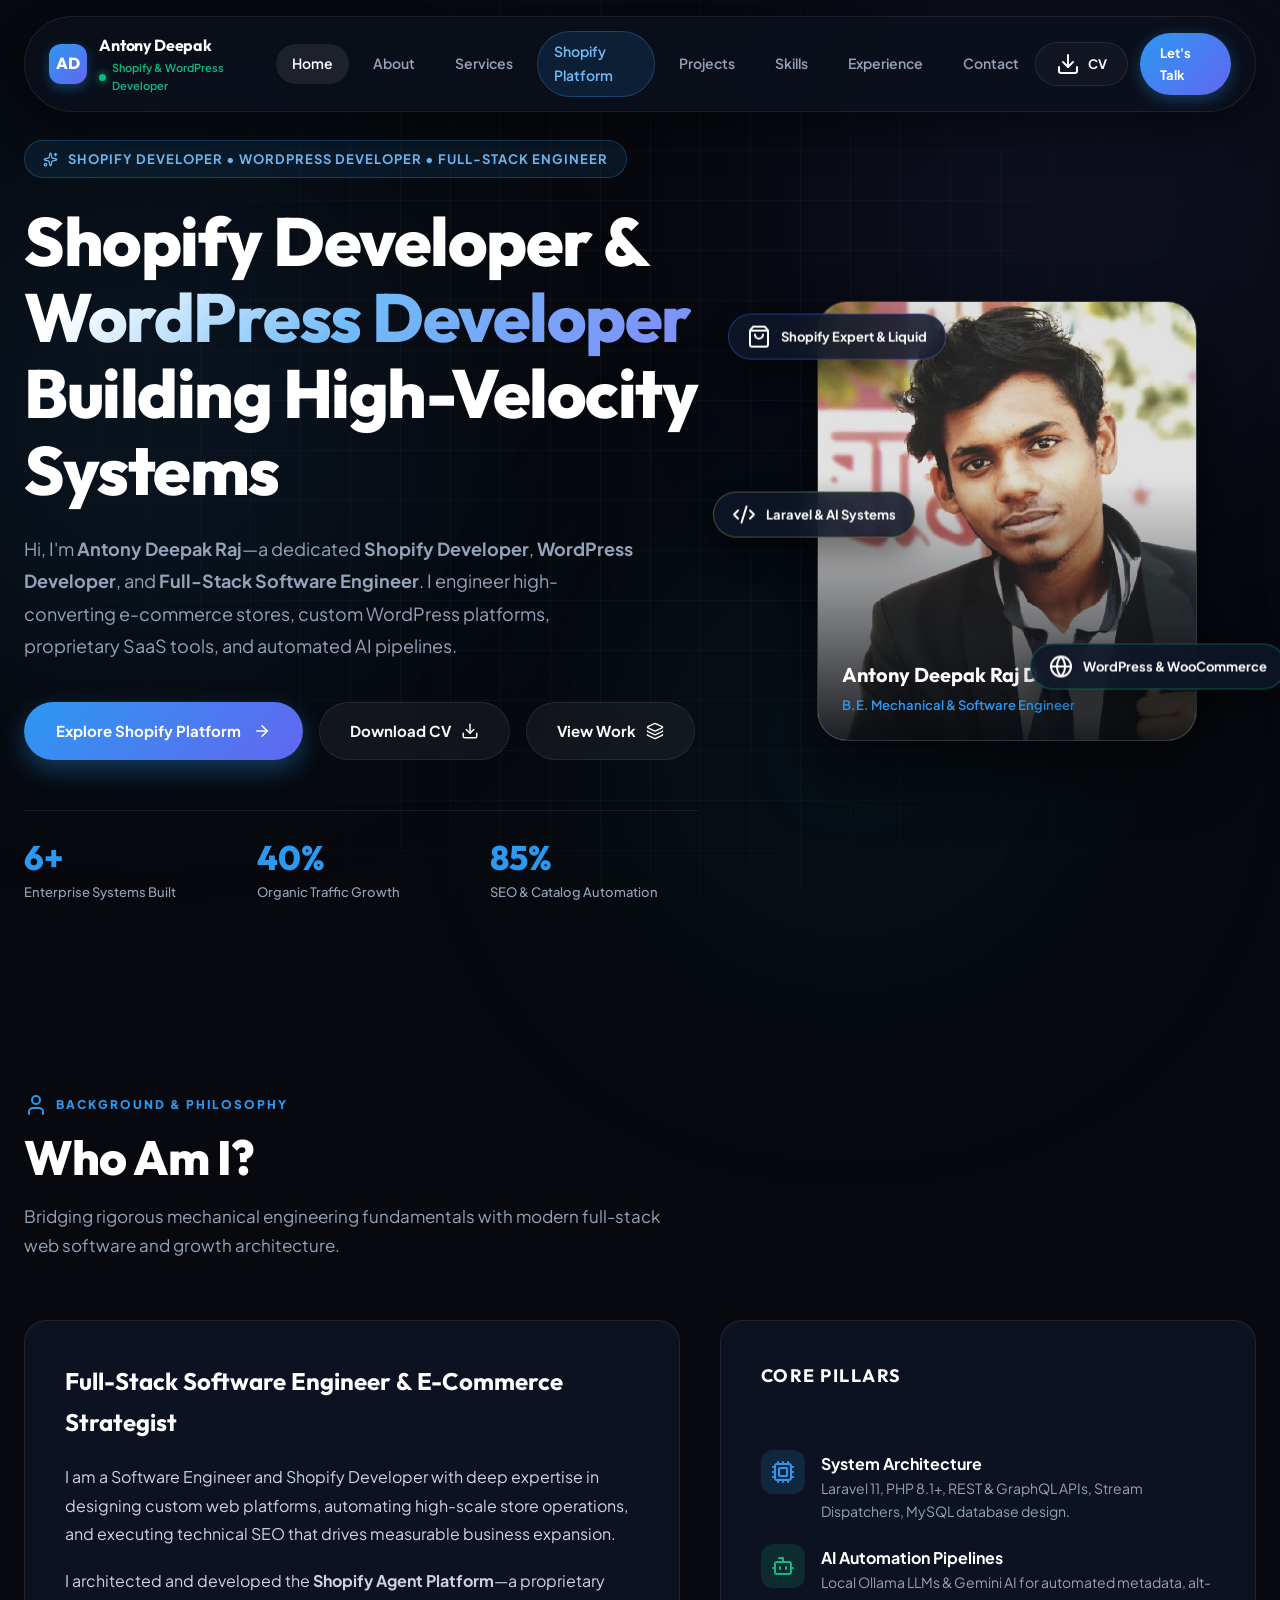
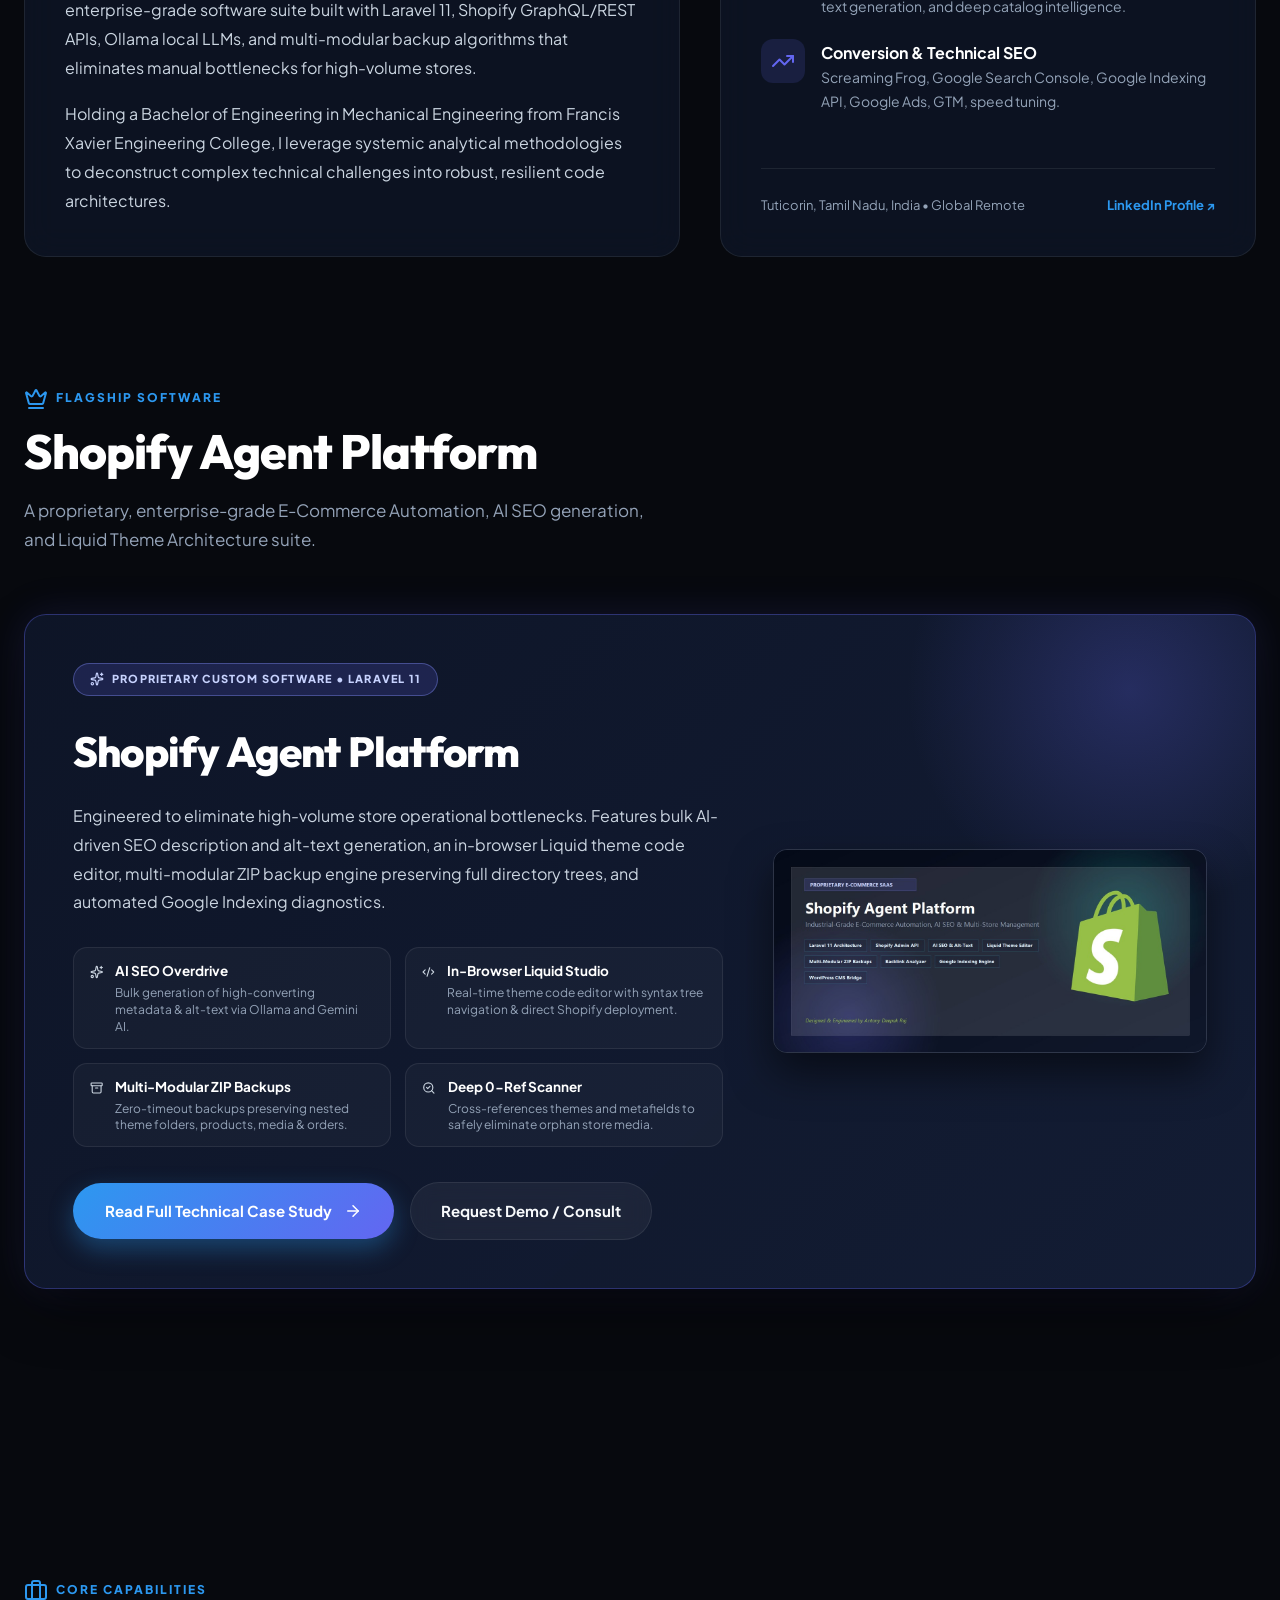
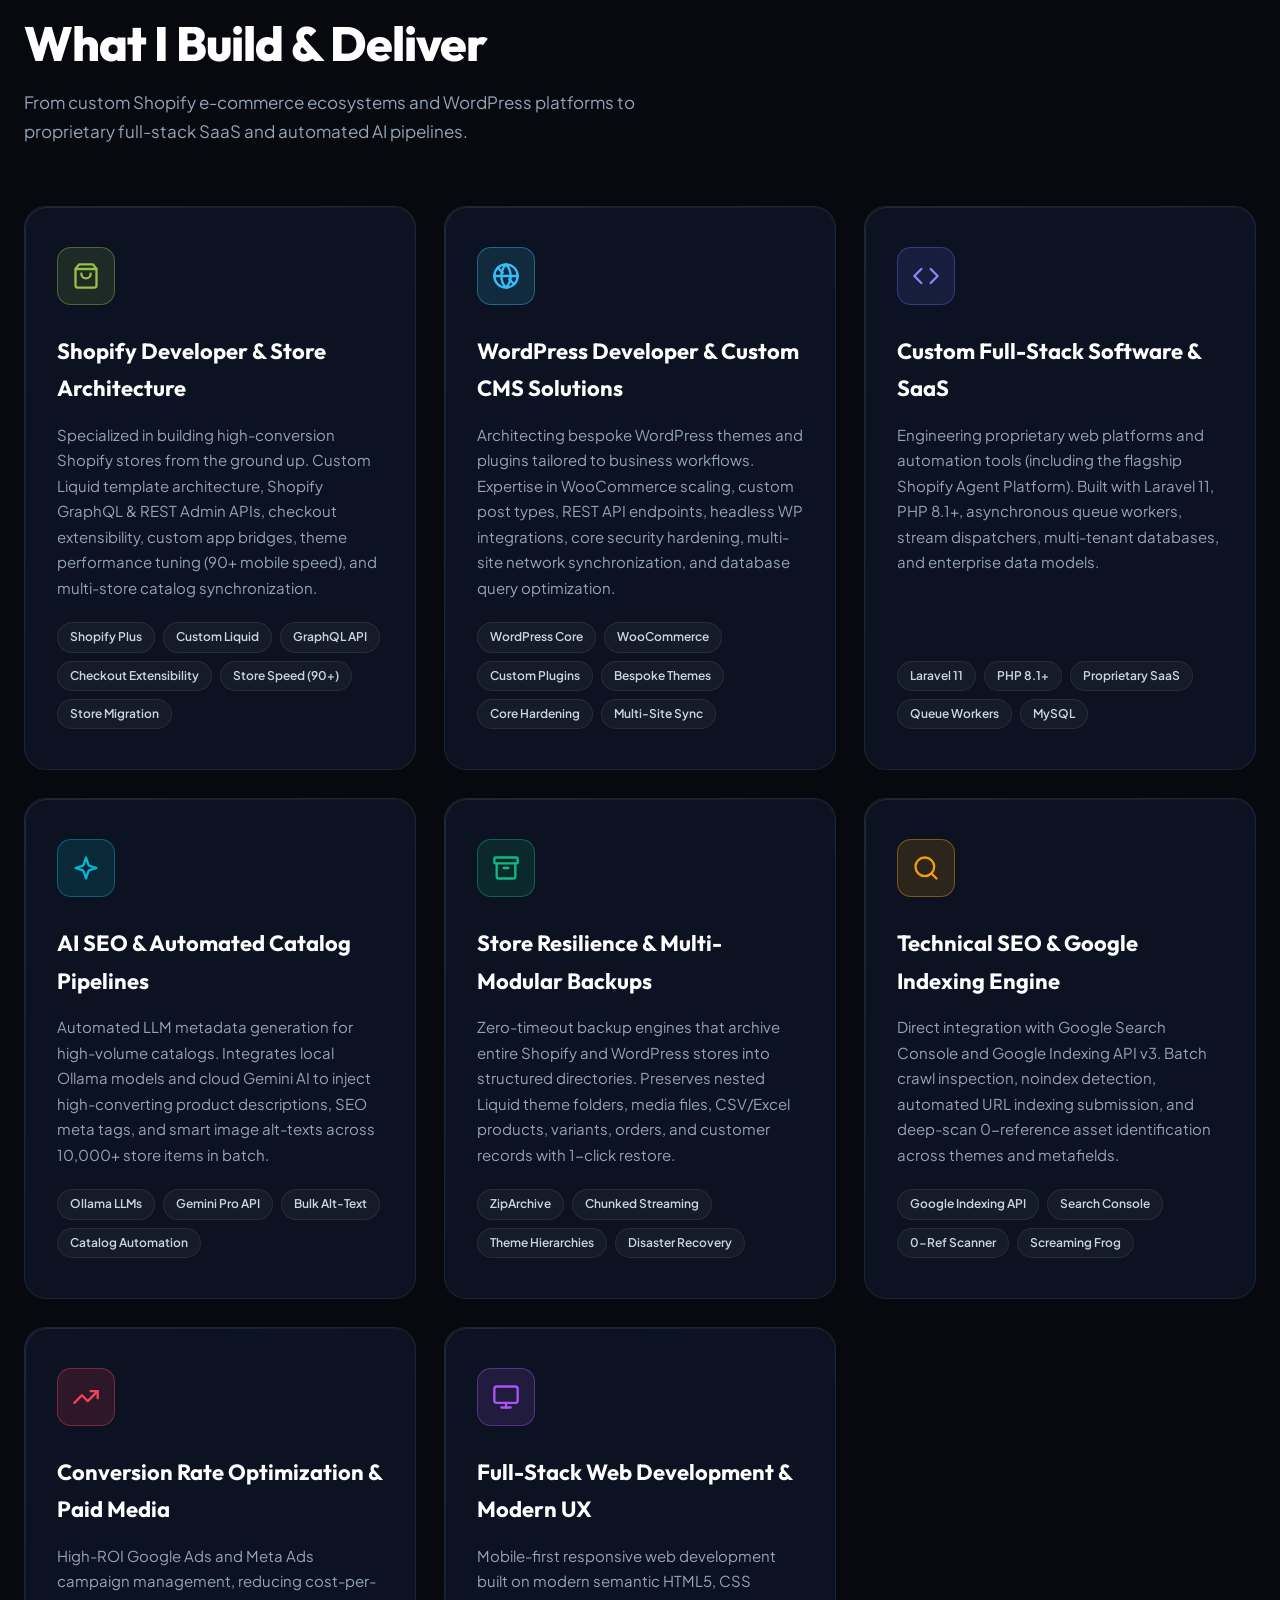
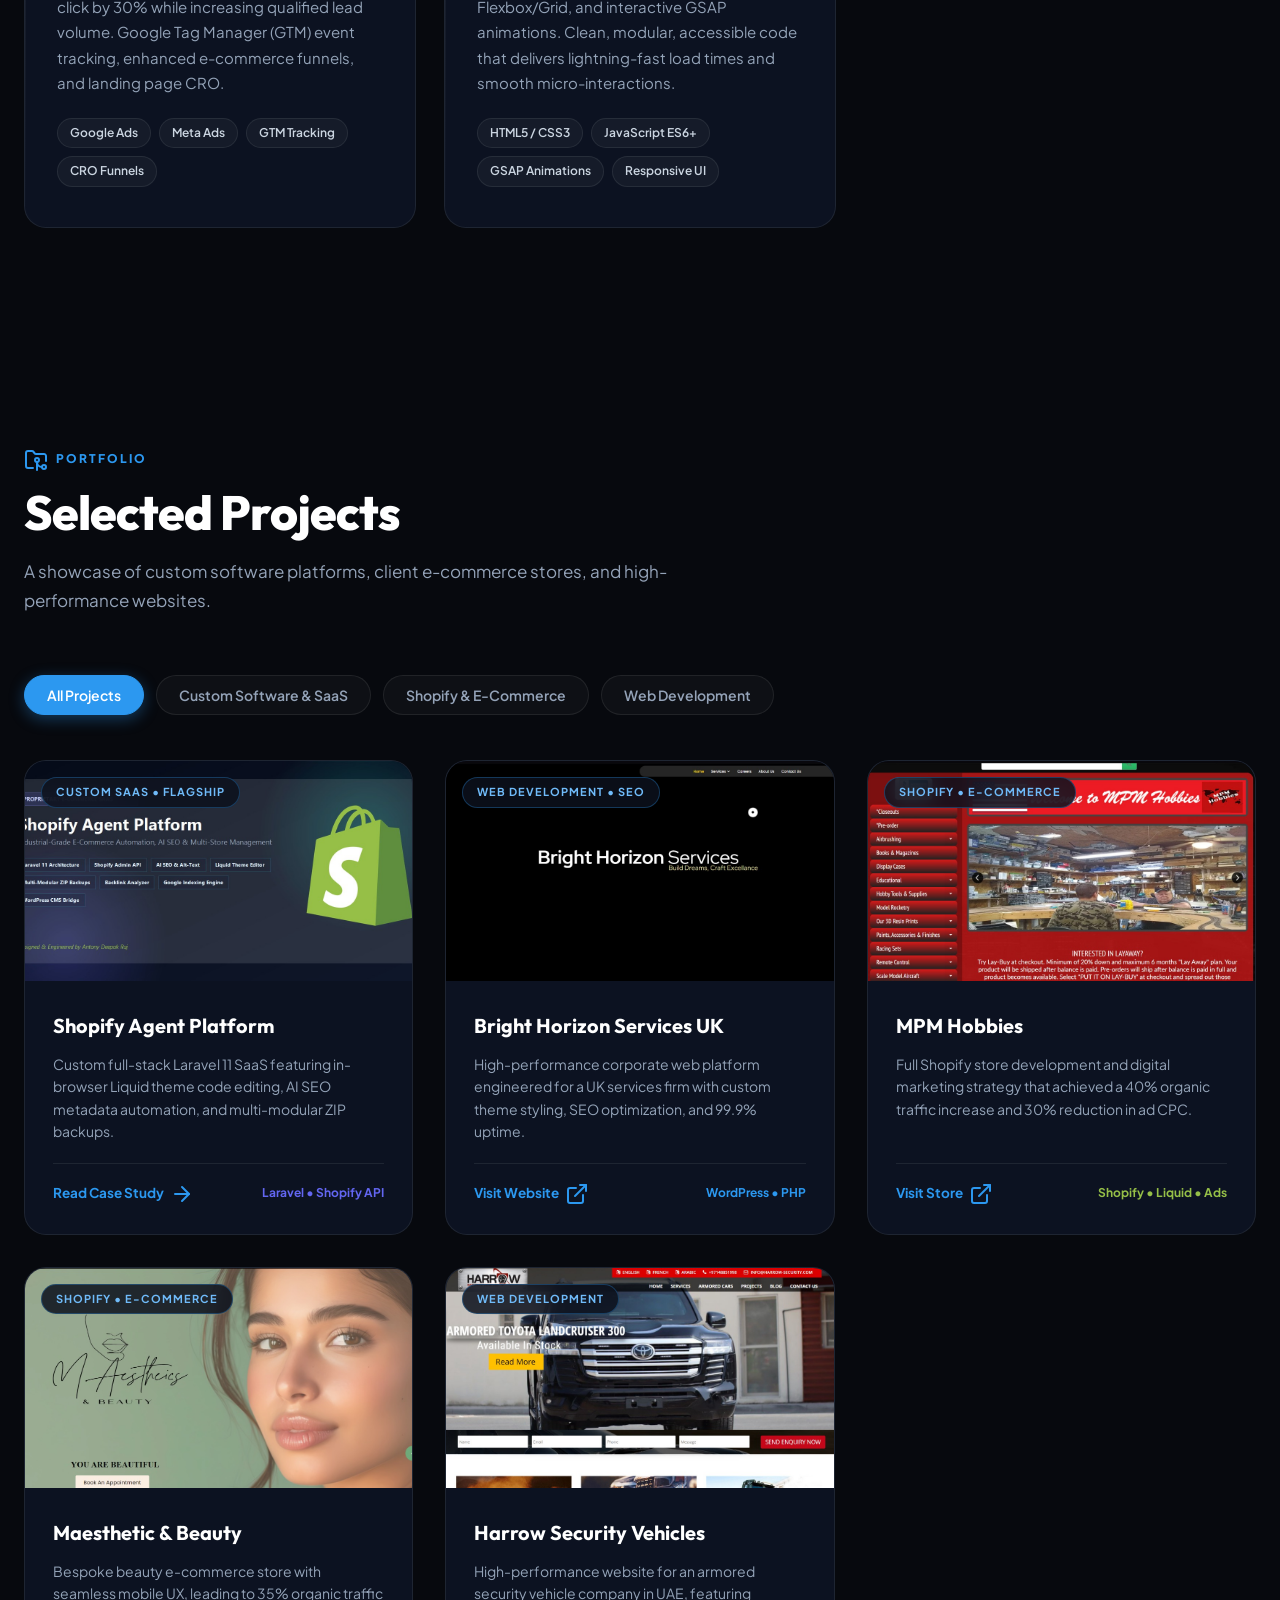
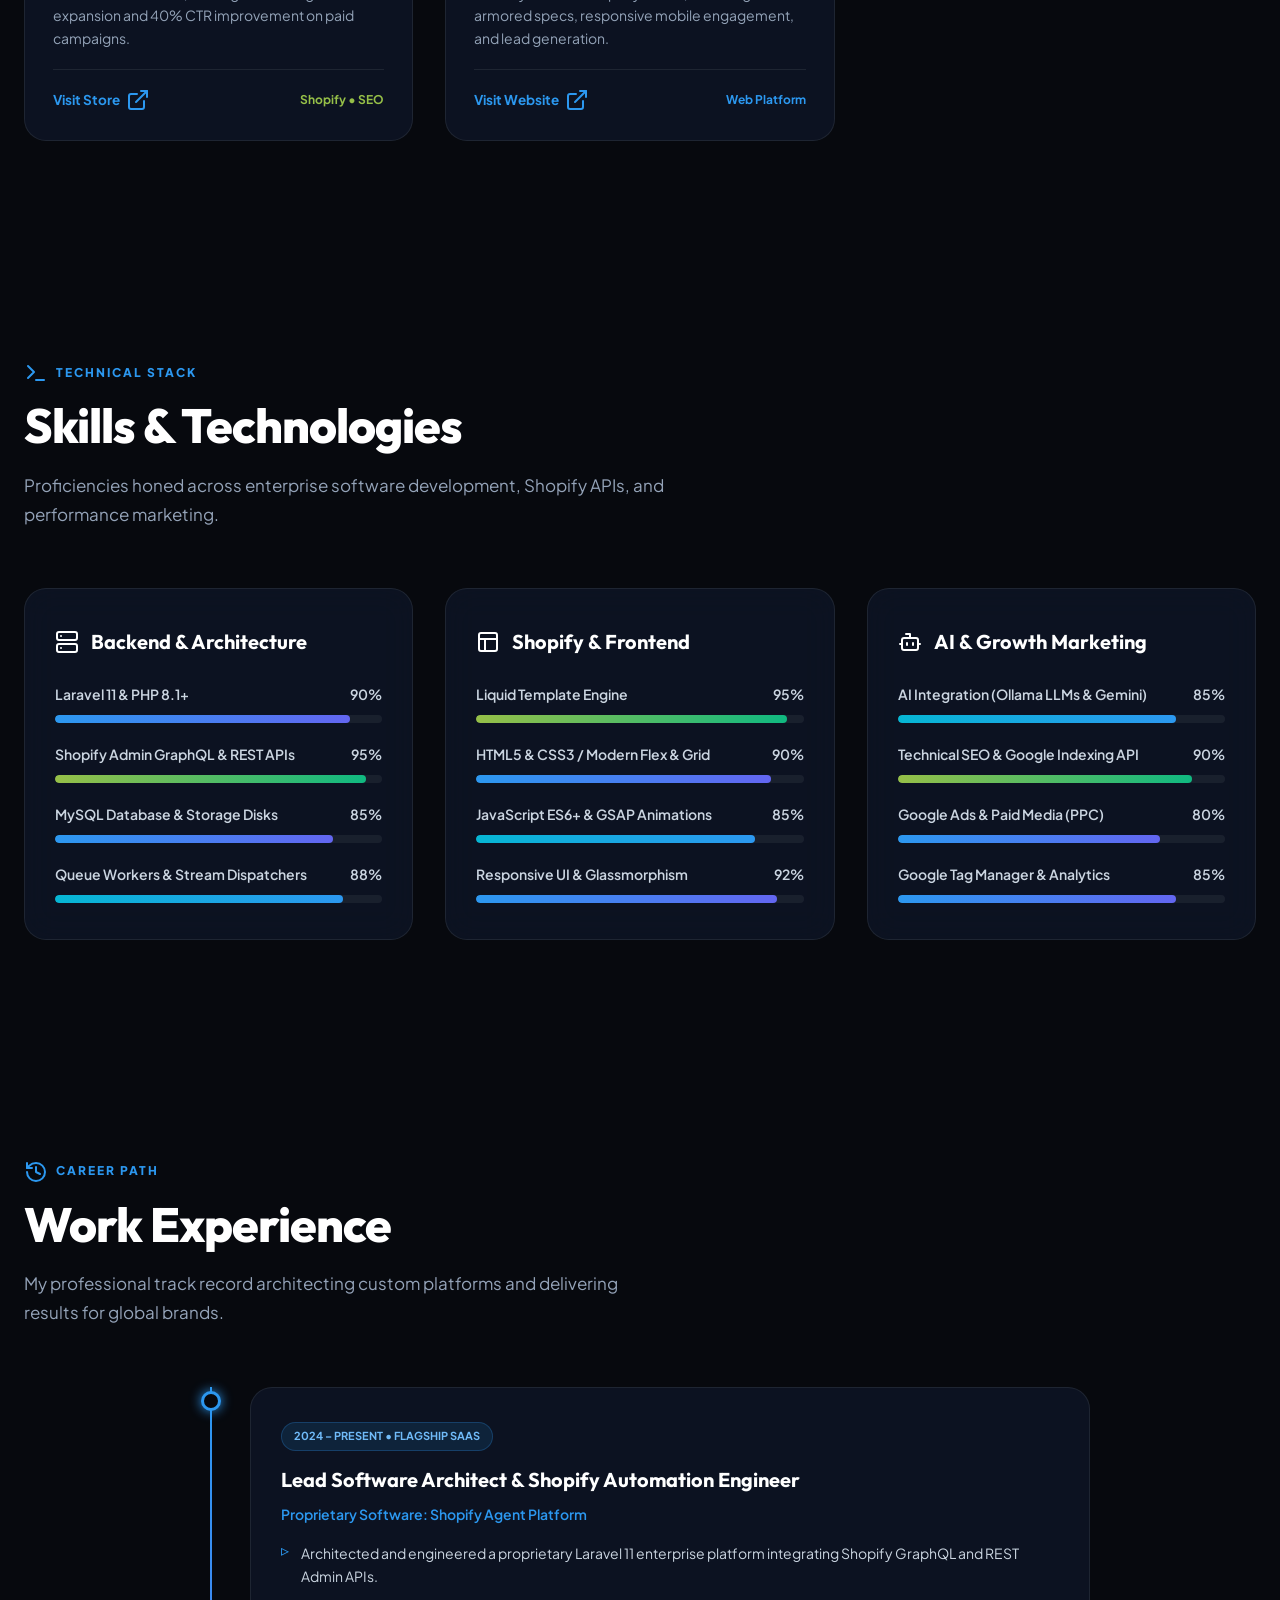
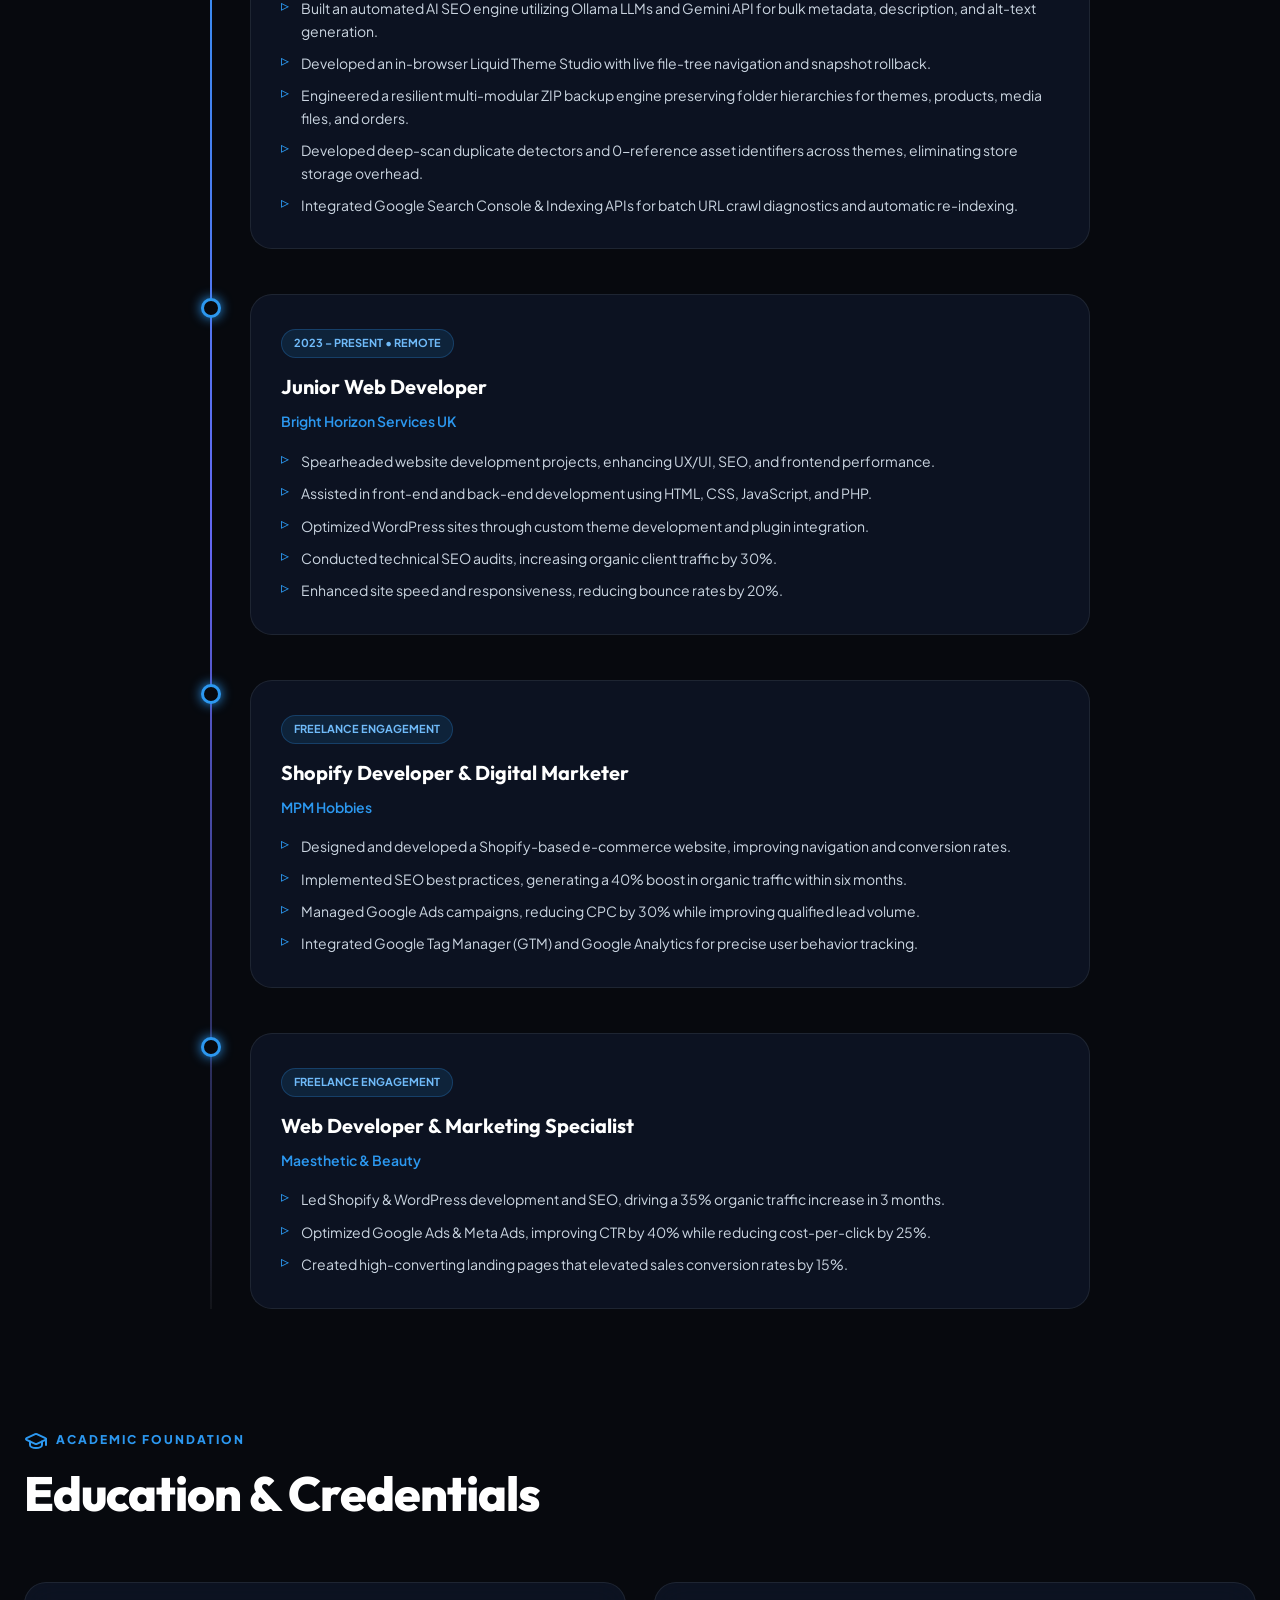
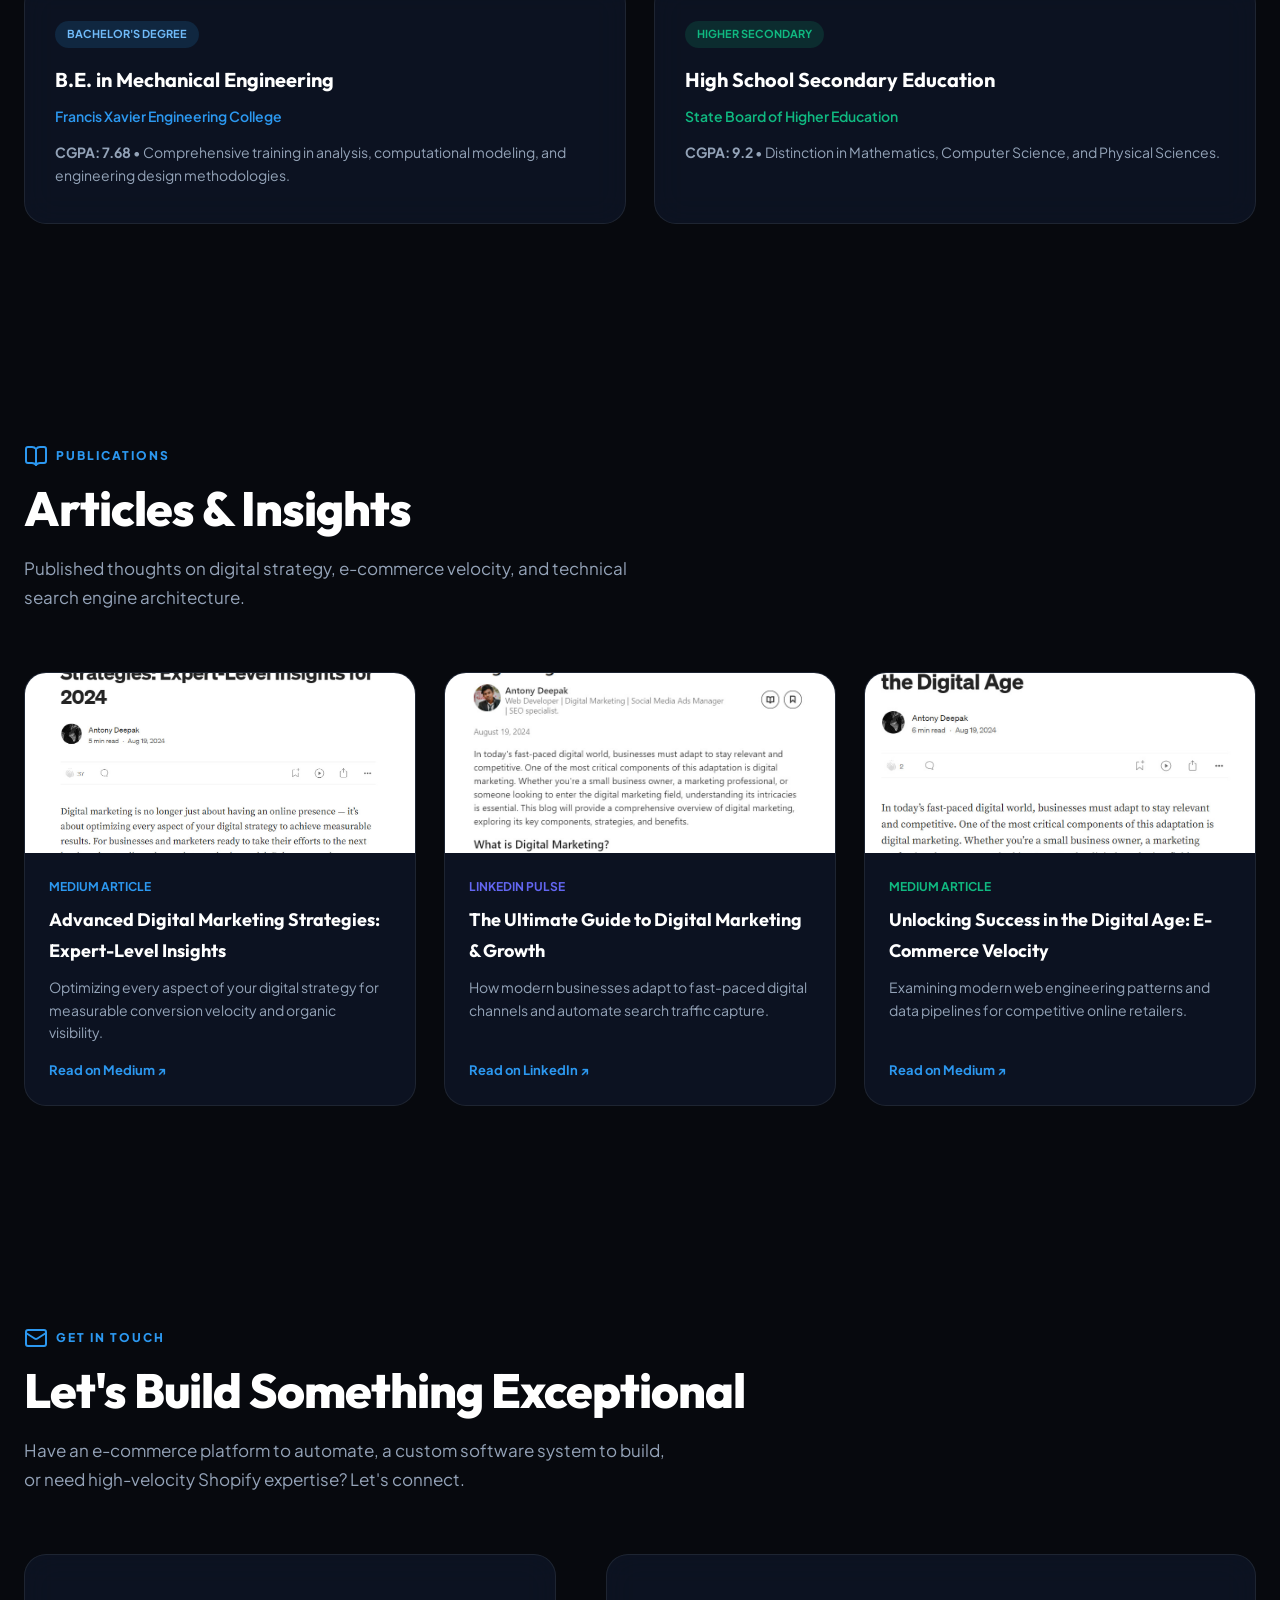
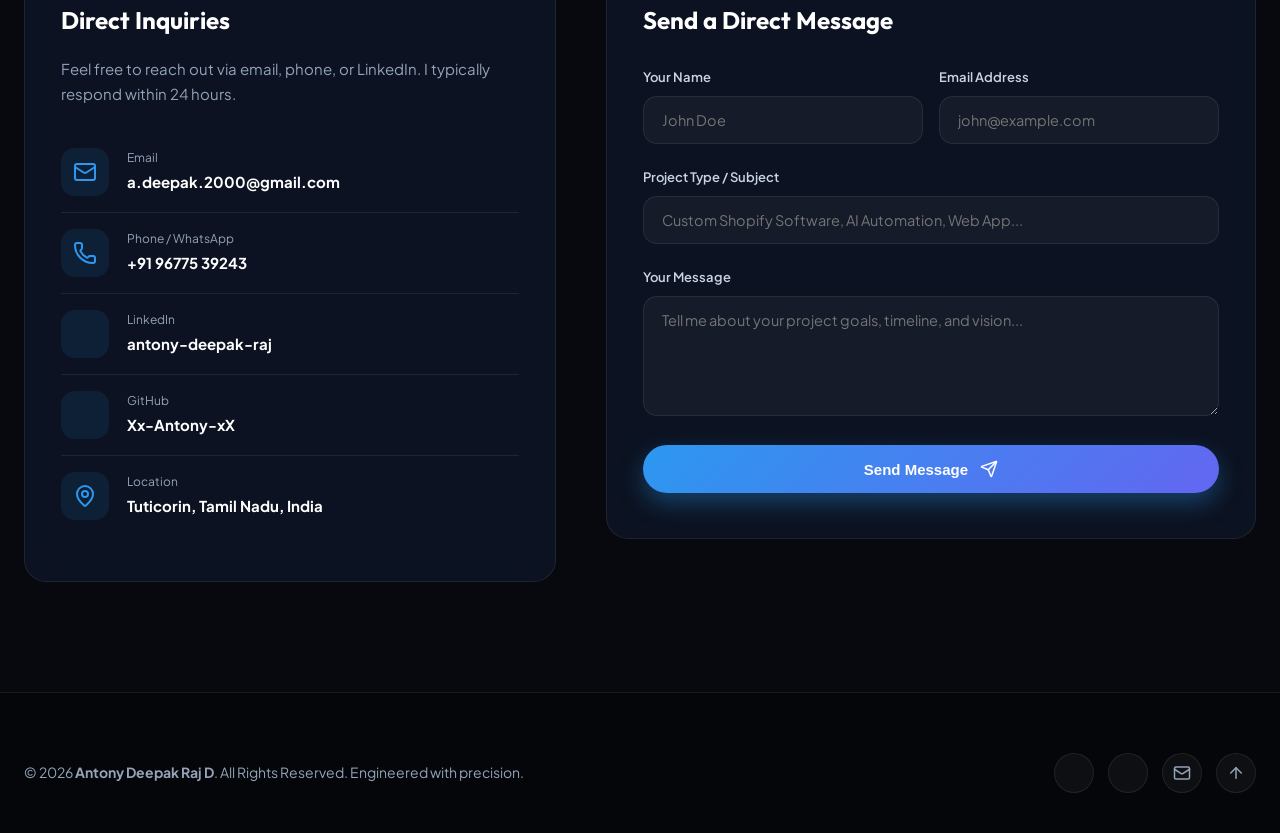
==== commit 512146c7: "Enhance Capabilities section with Shopify Developer and WordPress Developer services and fix visibil" ====
--- a/index.html
+++ b/index.html
@@ -4,7 +4,7 @@
 <head>
   <meta charset="utf-8">
   <meta http-equiv="X-UA-Compatible" content="IE=edge">
-  <title>Antony Deepak Raj | Software Engineer & Shopify Architect</title>
+  <title>Antony Deepak Raj | Shopify Developer & WordPress Developer | Full-Stack Software Engineer</title>
   <meta name="viewport" content="width=device-width, initial-scale=1">
   <meta name="description" content="Portfolio of Antony Deepak Raj — Full-Stack Software Engineer, Shopify Developer, and E-Commerce Automation Architect specializing in Laravel 11, Shopify GraphQL APIs, AI SEO, and high-velocity web systems." />
   <meta name="keywords" content="Antony Deepak, Shopify Developer, Full-Stack Engineer, Laravel 11, Shopify API, Liquid Studio, E-Commerce Automation, AI SEO, Portfolio" />
@@ -38,7 +38,7 @@
         <div class="brand-monogram">AD</div>
         <div class="brand-text">
           <span class="brand-name">Antony Deepak</span>
-          <span class="brand-status"><span class="status-dot"></span> Open to Projects</span>
+          <span class="brand-status"><span class="status-dot"></span> Shopify &amp; WordPress Developer</span>
         </div>
       </a>
 
@@ -100,17 +100,17 @@
       <div class="hero-grid">
         <div class="hero-text-content">
           <span class="badge-tag">
-            <i data-lucide="sparkles" style="width: 15px; height: 15px;"></i> Full-Stack Software Engineer & Shopify Architect
+            <i data-lucide="sparkles" style="width: 15px; height: 15px;"></i> Shopify Developer • WordPress Developer • Full-Stack Engineer
           </span>
 
           <h1 class="hero-title">
-            Engineering Scalable<br>
-            <span class="text-gradient">E-Commerce & SaaS</span><br>
-            With Modern Velocity
+            Shopify Developer &amp;<br>
+            <span class="text-gradient">WordPress Developer</span><br>
+            Building High-Velocity Systems
           </h1>
 
           <p class="hero-description">
-            Hi, I'm <strong>Antony Deepak Raj</strong>. I architect high-performance custom software, build enterprise Shopify ecosystems, integrate local & cloud AI automation, and optimize data-driven growth strategies.
+            Hi, I'm <strong>Antony Deepak Raj</strong>—a dedicated <strong>Shopify Developer</strong>, <strong>WordPress Developer</strong>, and <strong>Full-Stack Software Engineer</strong>. I engineer high-converting e-commerce stores, custom WordPress platforms, proprietary SaaS tools, and automated AI pipelines.
           </p>
 
           <div class="hero-cta-group">
@@ -155,13 +155,13 @@
 
           <!-- Floating Tech Badges -->
           <div class="floating-chip chip-1">
-            <i data-lucide="code-2"></i> Laravel 11 Core
+            <i data-lucide="shopping-bag"></i> Shopify Expert &amp; Liquid
           </div>
           <div class="floating-chip chip-2">
-            <i data-lucide="bot"></i> AI & Ollama LLMs
+            <i data-lucide="globe"></i> WordPress &amp; WooCommerce
           </div>
           <div class="floating-chip chip-3">
-            <i data-lucide="shopping-bag"></i> Shopify GraphQL
+            <i data-lucide="code-2"></i> Laravel &amp; AI Systems
           </div>
         </div>
       </div>
@@ -323,96 +323,136 @@
          ========================================================================== -->
     <section id="services" class="section-wrapper">
       <div class="section-head">
-        <span class="section-eyebrow"><i data-lucide="briefcase"></i> Capabilities</span>
-        <h2 class="section-title">What I Build & Deliver</h2>
+        <span class="section-eyebrow"><i data-lucide="briefcase"></i> Core Capabilities</span>
+        <h2 class="section-title">What I Build &amp; Deliver</h2>
         <p class="section-subtitle">
-          Full-cycle software engineering, customized Shopify ecosystems, and high-converting marketing architectures.
+          From custom Shopify e-commerce ecosystems and WordPress platforms to proprietary full-stack SaaS and automated AI pipelines.
         </p>
       </div>
 
       <div class="services-grid">
-        <!-- Service 1 -->
+        <!-- Service 1: Shopify Developer -->
         <div class="service-card">
-          <div class="service-icon-box">
-            <i data-lucide="code"></i>
-          </div>
-          <h3>Custom E-Commerce Software</h3>
-          <p>Engineering robust Laravel SaaS architectures, Shopify GraphQL/REST APIs, asynchronous queue workers, and custom business platforms.</p>
+          <div class="service-icon-box shopify">
+            <svg viewBox="0 0 24 24"><path d="M6 2 3 6v14a2 2 0 0 0 2 2h14a2 2 0 0 0 2-2V6l-3-4Z"/><path d="M3 6h18"/><path d="M16 10a4 4 0 0 1-8 0"/></svg>
+          </div>
+          <h3>Shopify Developer &amp; Store Architecture</h3>
+          <p>Specialized in building high-conversion Shopify stores from the ground up. Custom Liquid template architecture, Shopify GraphQL &amp; REST Admin APIs, checkout extensibility, custom app bridges, theme performance tuning (90+ mobile speed), and multi-store catalog synchronization.</p>
+          <div class="service-tech-tags">
+            <span class="service-tag">Shopify Plus</span>
+            <span class="service-tag">Custom Liquid</span>
+            <span class="service-tag">GraphQL API</span>
+            <span class="service-tag">Checkout Extensibility</span>
+            <span class="service-tag">Store Speed (90+)</span>
+            <span class="service-tag">Store Migration</span>
+          </div>
+        </div>
+
+        <!-- Service 2: WordPress Developer -->
+        <div class="service-card">
+          <div class="service-icon-box wordpress">
+            <svg viewBox="0 0 24 24"><circle cx="12" cy="12" r="10"/><path d="M12 2a14.5 14.5 0 0 0 0 20 14.5 14.5 0 0 0 0-20"/><path d="M2 12h20"/><path d="m4.93 4.93 4.24 4.24"/><path d="m14.83 14.83 4.24 4.24"/></svg>
+          </div>
+          <h3>WordPress Developer &amp; Custom CMS Solutions</h3>
+          <p>Architecting bespoke WordPress themes and plugins tailored to business workflows. Expertise in WooCommerce scaling, custom post types, REST API endpoints, headless WP integrations, core security hardening, multi-site network synchronization, and database query optimization.</p>
+          <div class="service-tech-tags">
+            <span class="service-tag">WordPress Core</span>
+            <span class="service-tag">WooCommerce</span>
+            <span class="service-tag">Custom Plugins</span>
+            <span class="service-tag">Bespoke Themes</span>
+            <span class="service-tag">Core Hardening</span>
+            <span class="service-tag">Multi-Site Sync</span>
+          </div>
+        </div>
+
+        <!-- Service 3: Custom Software & SaaS -->
+        <div class="service-card">
+          <div class="service-icon-box laravel">
+            <svg viewBox="0 0 24 24"><polyline points="16 18 22 12 16 6"/><polyline points="8 6 2 12 8 18"/></svg>
+          </div>
+          <h3>Custom Full-Stack Software &amp; SaaS</h3>
+          <p>Engineering proprietary web platforms and automation tools (including the flagship Shopify Agent Platform). Built with Laravel 11, PHP 8.1+, asynchronous queue workers, stream dispatchers, multi-tenant databases, and enterprise data models.</p>
           <div class="service-tech-tags">
             <span class="service-tag">Laravel 11</span>
             <span class="service-tag">PHP 8.1+</span>
-            <span class="service-tag">GraphQL API</span>
+            <span class="service-tag">Proprietary SaaS</span>
+            <span class="service-tag">Queue Workers</span>
             <span class="service-tag">MySQL</span>
           </div>
         </div>
 
-        <!-- Service 2 -->
+        <!-- Service 4: AI SEO & Pipelines -->
         <div class="service-card">
-          <div class="service-icon-box">
-            <i data-lucide="shopping-bag"></i>
-          </div>
-          <h3>Shopify & Theme Architecture</h3>
-          <p>Custom Liquid template design, checkout extensibility, theme speed optimization, app integrations, and multi-store setups.</p>
-          <div class="service-tech-tags">
-            <span class="service-tag">Liquid Engine</span>
-            <span class="service-tag">Shopify Admin</span>
-            <span class="service-tag">Speed Tuning</span>
-          </div>
-        </div>
-
-        <!-- Service 3 -->
-        <div class="service-card">
-          <div class="service-icon-box">
-            <i data-lucide="bot"></i>
-          </div>
-          <h3>AI SEO & Automation Pipelines</h3>
-          <p>Automated bulk metadata and alt-text generation utilizing local Ollama LLMs and cloud Gemini AI, eliminating repetitive copywriting.</p>
+          <div class="service-icon-box ai">
+            <svg viewBox="0 0 24 24"><path d="m12 3-1.9 5.8a2 2 0 0 1-1.3 1.3L3 12l5.8 1.9a2 2 0 0 1 1.3 1.3L12 21l1.9-5.8a2 2 0 0 1 1.3-1.3L21 12l-5.8-1.9a2 2 0 0 1-1.3-1.3Z"/></svg>
+          </div>
+          <h3>AI SEO &amp; Automated Catalog Pipelines</h3>
+          <p>Automated LLM metadata generation for high-volume catalogs. Integrates local Ollama models and cloud Gemini AI to inject high-converting product descriptions, SEO meta tags, and smart image alt-texts across 10,000+ store items in batch.</p>
           <div class="service-tech-tags">
             <span class="service-tag">Ollama LLMs</span>
-            <span class="service-tag">Gemini API</span>
-            <span class="service-tag">Batch Processing</span>
-          </div>
-        </div>
-
-        <!-- Service 4 -->
+            <span class="service-tag">Gemini Pro API</span>
+            <span class="service-tag">Bulk Alt-Text</span>
+            <span class="service-tag">Catalog Automation</span>
+          </div>
+        </div>
+
+        <!-- Service 5: Store Backups -->
         <div class="service-card">
-          <div class="service-icon-box">
-            <i data-lucide="shield-check"></i>
-          </div>
-          <h3>Store Resilience & Backup Systems</h3>
-          <p>Zero-timeout multi-modular ZIP backup algorithms that preserve nested theme directory structures, products, and customer databases.</p>
+          <div class="service-icon-box backup">
+            <svg viewBox="0 0 24 24"><rect width="20" height="5" x="2" y="3" rx="1"/><path d="M4 8v11a2 2 0 0 0 2 2h12a2 2 0 0 0 2-2V8"/><path d="M10 12h4"/></svg>
+          </div>
+          <h3>Store Resilience &amp; Multi-Modular Backups</h3>
+          <p>Zero-timeout backup engines that archive entire Shopify and WordPress stores into structured directories. Preserves nested Liquid theme folders, media files, CSV/Excel products, variants, orders, and customer records with 1-click restore.</p>
           <div class="service-tech-tags">
             <span class="service-tag">ZipArchive</span>
             <span class="service-tag">Chunked Streaming</span>
-            <span class="service-tag">Data Security</span>
-          </div>
-        </div>
-
-        <!-- Service 5 -->
+            <span class="service-tag">Theme Hierarchies</span>
+            <span class="service-tag">Disaster Recovery</span>
+          </div>
+        </div>
+
+        <!-- Service 6: Technical SEO -->
         <div class="service-card">
-          <div class="service-icon-box">
-            <i data-lucide="search"></i>
-          </div>
-          <h3>Technical SEO & Indexing Diagnostics</h3>
-          <p>Google Search Console and Indexing API integrations for real-time crawl auditing, broken backlink recovery, and automatic indexing.</p>
+          <div class="service-icon-box" style="background: rgba(245, 158, 11, 0.14); border-color: rgba(245, 158, 11, 0.4); color: #f59e0b;">
+            <svg viewBox="0 0 24 24"><circle cx="11" cy="11" r="8"/><path d="m21 21-4.3-4.3"/></svg>
+          </div>
+          <h3>Technical SEO &amp; Google Indexing Engine</h3>
+          <p>Direct integration with Google Search Console and Google Indexing API v3. Batch crawl inspection, noindex detection, automated URL indexing submission, and deep-scan 0-reference asset identification across themes and metafields.</p>
           <div class="service-tech-tags">
             <span class="service-tag">Google Indexing API</span>
+            <span class="service-tag">Search Console</span>
+            <span class="service-tag">0-Ref Scanner</span>
             <span class="service-tag">Screaming Frog</span>
-            <span class="service-tag">SEMrush</span>
-          </div>
-        </div>
-
-        <!-- Service 6 -->
+          </div>
+        </div>
+
+        <!-- Service 7: Paid Ads & CRO -->
         <div class="service-card">
-          <div class="service-icon-box">
-            <i data-lucide="trending-up"></i>
-          </div>
-          <h3>Digital Marketing & Paid Media</h3>
-          <p>Data-driven Google Ads and Meta Ads campaigns, Google Tag Manager event tracking, and high-converting landing page engineering.</p>
+          <div class="service-icon-box growth">
+            <svg viewBox="0 0 24 24"><polyline points="22 7 13.5 15.5 8.5 10.5 2 17"/><polyline points="16 7 22 7 22 13"/></svg>
+          </div>
+          <h3>Conversion Rate Optimization &amp; Paid Media</h3>
+          <p>High-ROI Google Ads and Meta Ads campaign management, reducing cost-per-click by 30% while increasing qualified lead volume. Google Tag Manager (GTM) event tracking, enhanced e-commerce funnels, and landing page CRO.</p>
           <div class="service-tech-tags">
             <span class="service-tag">Google Ads</span>
             <span class="service-tag">Meta Ads</span>
             <span class="service-tag">GTM Tracking</span>
+            <span class="service-tag">CRO Funnels</span>
+          </div>
+        </div>
+
+        <!-- Service 8: Full-Stack Web -->
+        <div class="service-card">
+          <div class="service-icon-box" style="background: rgba(168, 85, 247, 0.14); border-color: rgba(168, 85, 247, 0.4); color: #a855f7;">
+            <svg viewBox="0 0 24 24"><rect width="20" height="14" x="2" y="3" rx="2"/><line x1="8" x2="16" y1="21" y2="21"/><line x1="12" x2="12" y1="17" y2="21"/></svg>
+          </div>
+          <h3>Full-Stack Web Development &amp; Modern UX</h3>
+          <p>Mobile-first responsive web development built on modern semantic HTML5, CSS Flexbox/Grid, and interactive GSAP animations. Clean, modular, accessible code that delivers lightning-fast load times and smooth micro-interactions.</p>
+          <div class="service-tech-tags">
+            <span class="service-tag">HTML5 / CSS3</span>
+            <span class="service-tag">JavaScript ES6+</span>
+            <span class="service-tag">GSAP Animations</span>
+            <span class="service-tag">Responsive UI</span>
           </div>
         </div>
       </div>
--- a/css/modern.css
+++ b/css/modern.css
@@ -1421,3 +1421,89 @@
     height: 16px;
   }
 }
+
+
+/* Ensure cards are permanently visible */
+.service-card,
+.project-item-card,
+.flagship-card,
+.skill-category-box {
+  opacity: 1 !important;
+  visibility: visible !important;
+}
+
+.service-icon-box svg {
+  width: 28px;
+  height: 28px;
+  stroke: currentColor;
+  fill: none;
+  stroke-width: 2;
+  stroke-linecap: round;
+  stroke-linejoin: round;
+}
+
+.service-icon-box.shopify {
+  background: rgba(150, 191, 72, 0.14);
+  border-color: rgba(150, 191, 72, 0.4);
+  color: #96bf48;
+}
+.service-card:hover .service-icon-box.shopify {
+  background: #96bf48;
+  color: #fff;
+  box-shadow: 0 8px 20px rgba(150, 191, 72, 0.45);
+}
+
+.service-icon-box.wordpress {
+  background: rgba(56, 189, 248, 0.14);
+  border-color: rgba(56, 189, 248, 0.4);
+  color: #38bdf8;
+}
+.service-card:hover .service-icon-box.wordpress {
+  background: #0284c7;
+  color: #fff;
+  box-shadow: 0 8px 20px rgba(56, 189, 248, 0.45);
+}
+
+.service-icon-box.laravel {
+  background: rgba(99, 102, 241, 0.14);
+  border-color: rgba(99, 102, 241, 0.4);
+  color: #818cf8;
+}
+.service-card:hover .service-icon-box.laravel {
+  background: #6366f1;
+  color: #fff;
+  box-shadow: 0 8px 20px rgba(99, 102, 241, 0.45);
+}
+
+.service-icon-box.ai {
+  background: rgba(6, 182, 212, 0.14);
+  border-color: rgba(6, 182, 212, 0.4);
+  color: #06b6d4;
+}
+.service-card:hover .service-icon-box.ai {
+  background: #06b6d4;
+  color: #fff;
+  box-shadow: 0 8px 20px rgba(6, 182, 212, 0.45);
+}
+
+.service-icon-box.backup {
+  background: rgba(16, 185, 129, 0.14);
+  border-color: rgba(16, 185, 129, 0.4);
+  color: #10b981;
+}
+.service-card:hover .service-icon-box.backup {
+  background: #10b981;
+  color: #fff;
+  box-shadow: 0 8px 20px rgba(16, 185, 129, 0.45);
+}
+
+.service-icon-box.growth {
+  background: rgba(244, 63, 94, 0.14);
+  border-color: rgba(244, 63, 94, 0.4);
+  color: #f43f5e;
+}
+.service-card:hover .service-icon-box.growth {
+  background: #f43f5e;
+  color: #fff;
+  box-shadow: 0 8px 20px rgba(244, 63, 94, 0.45);
+}
